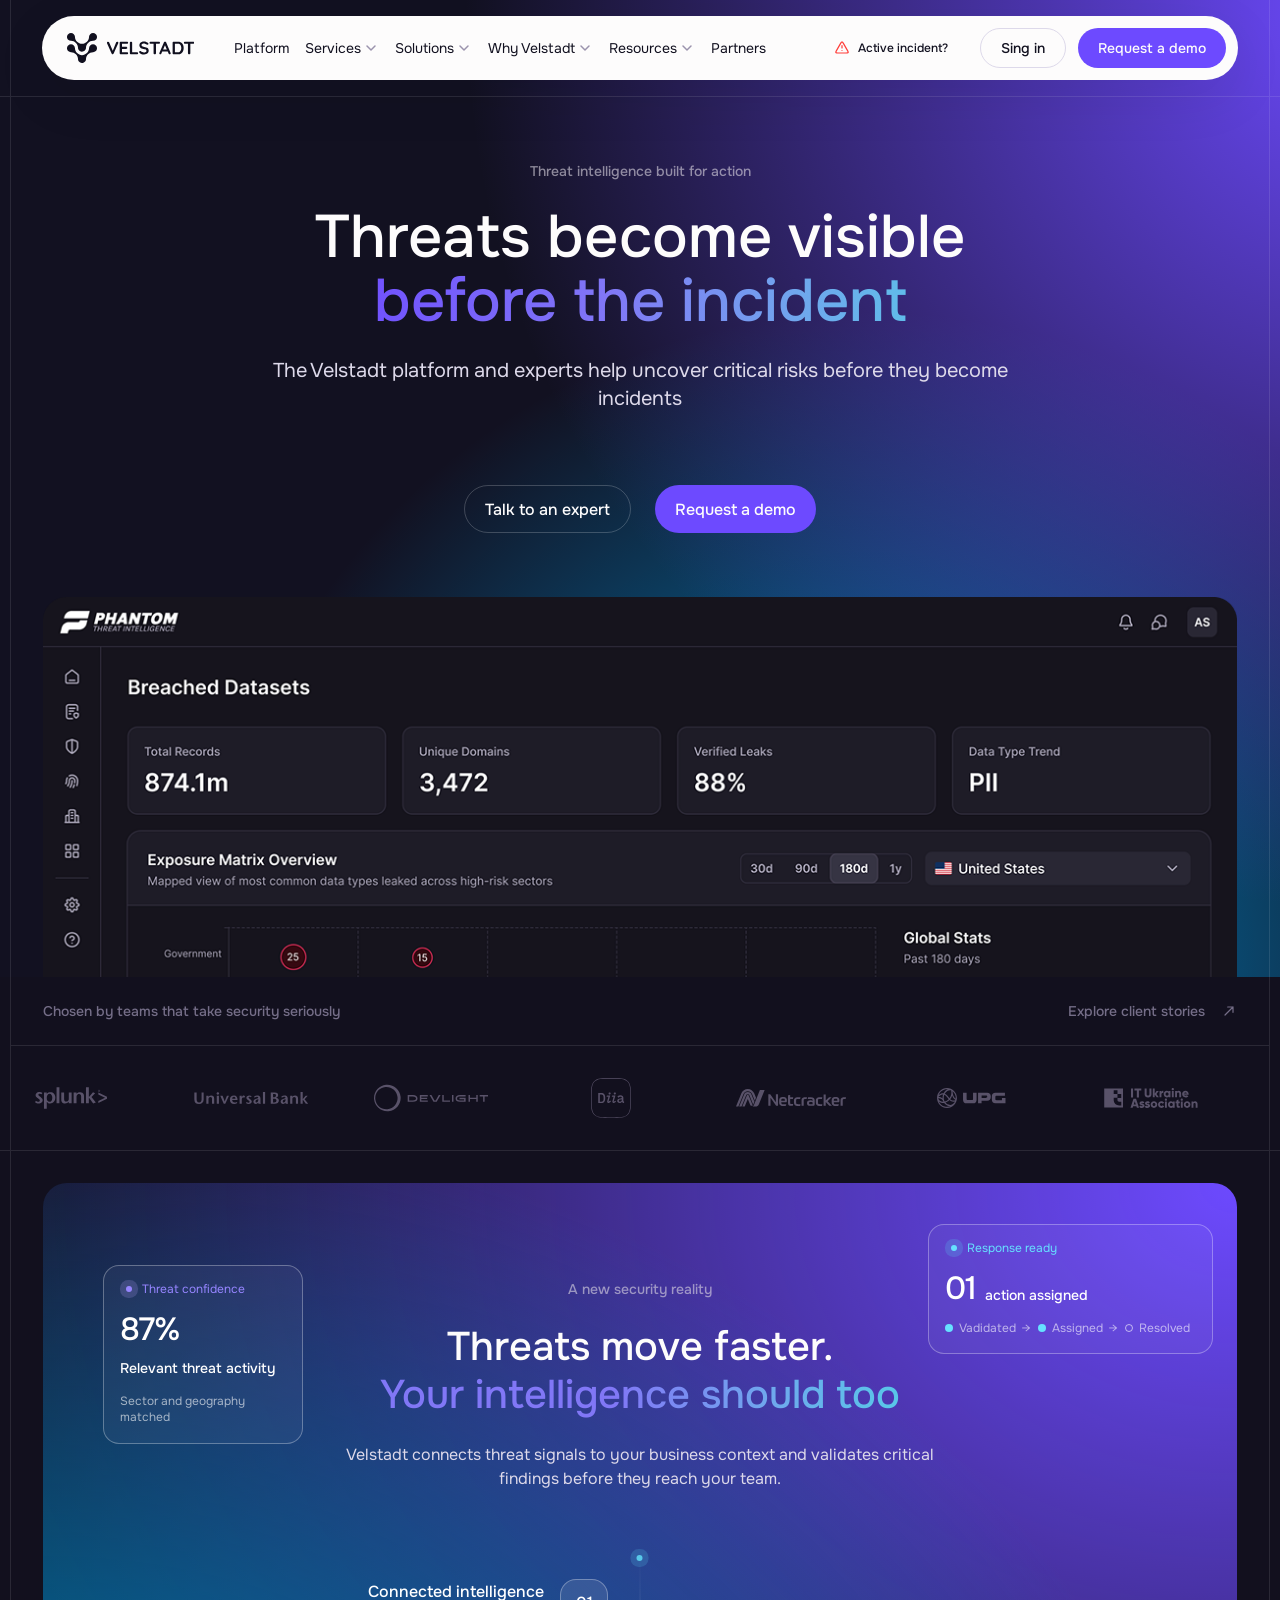
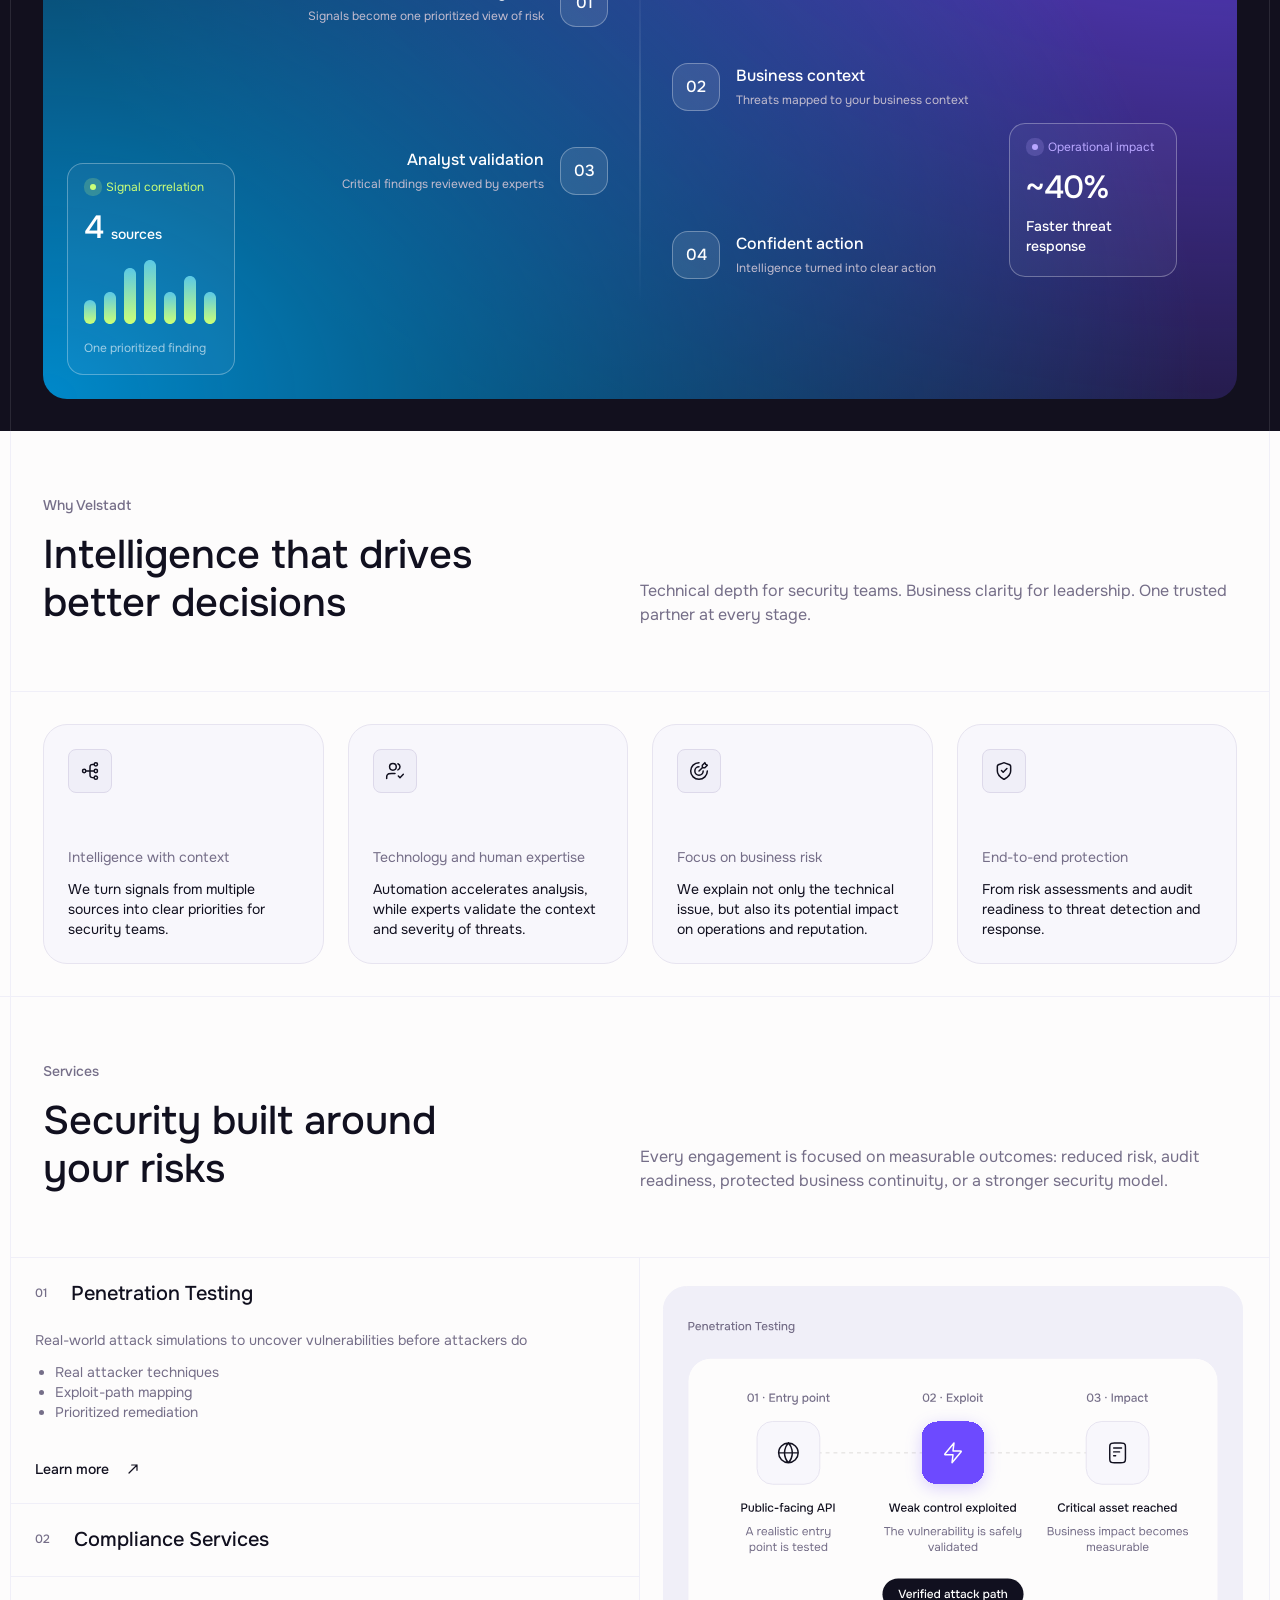
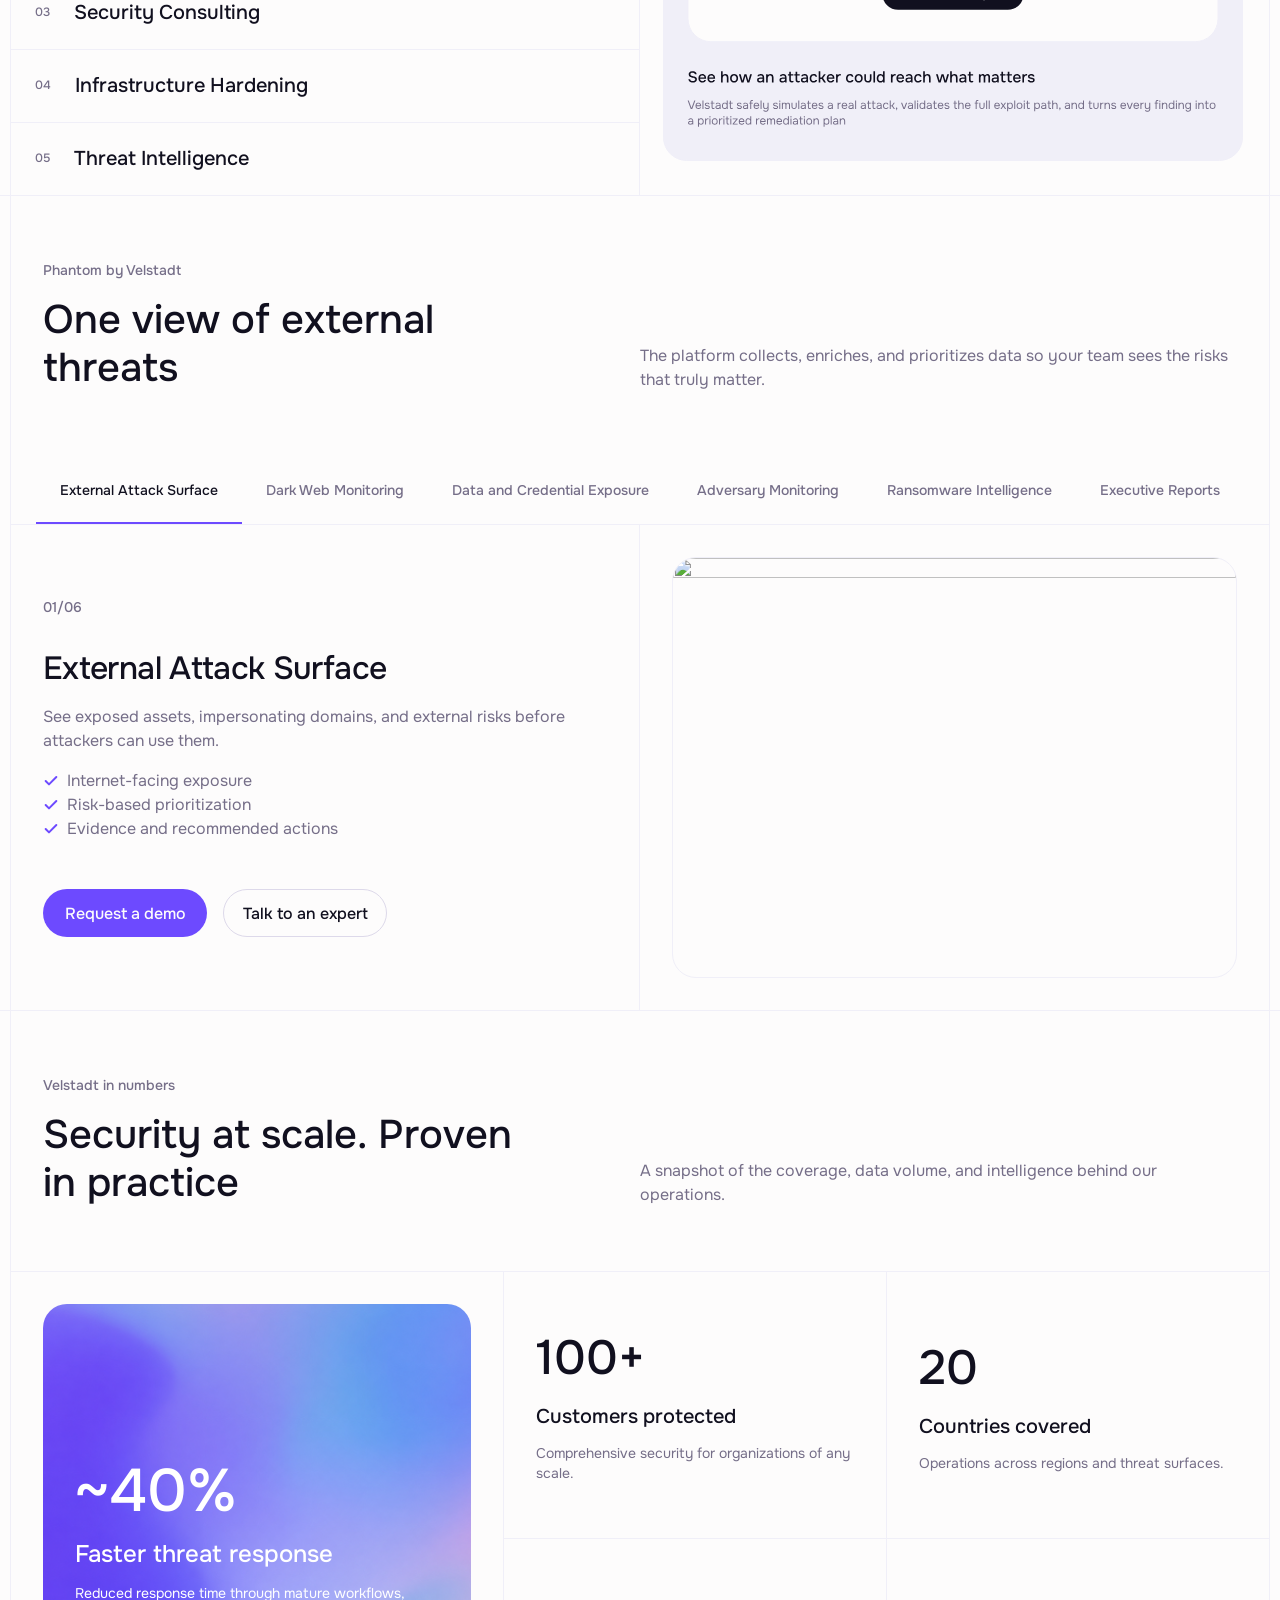
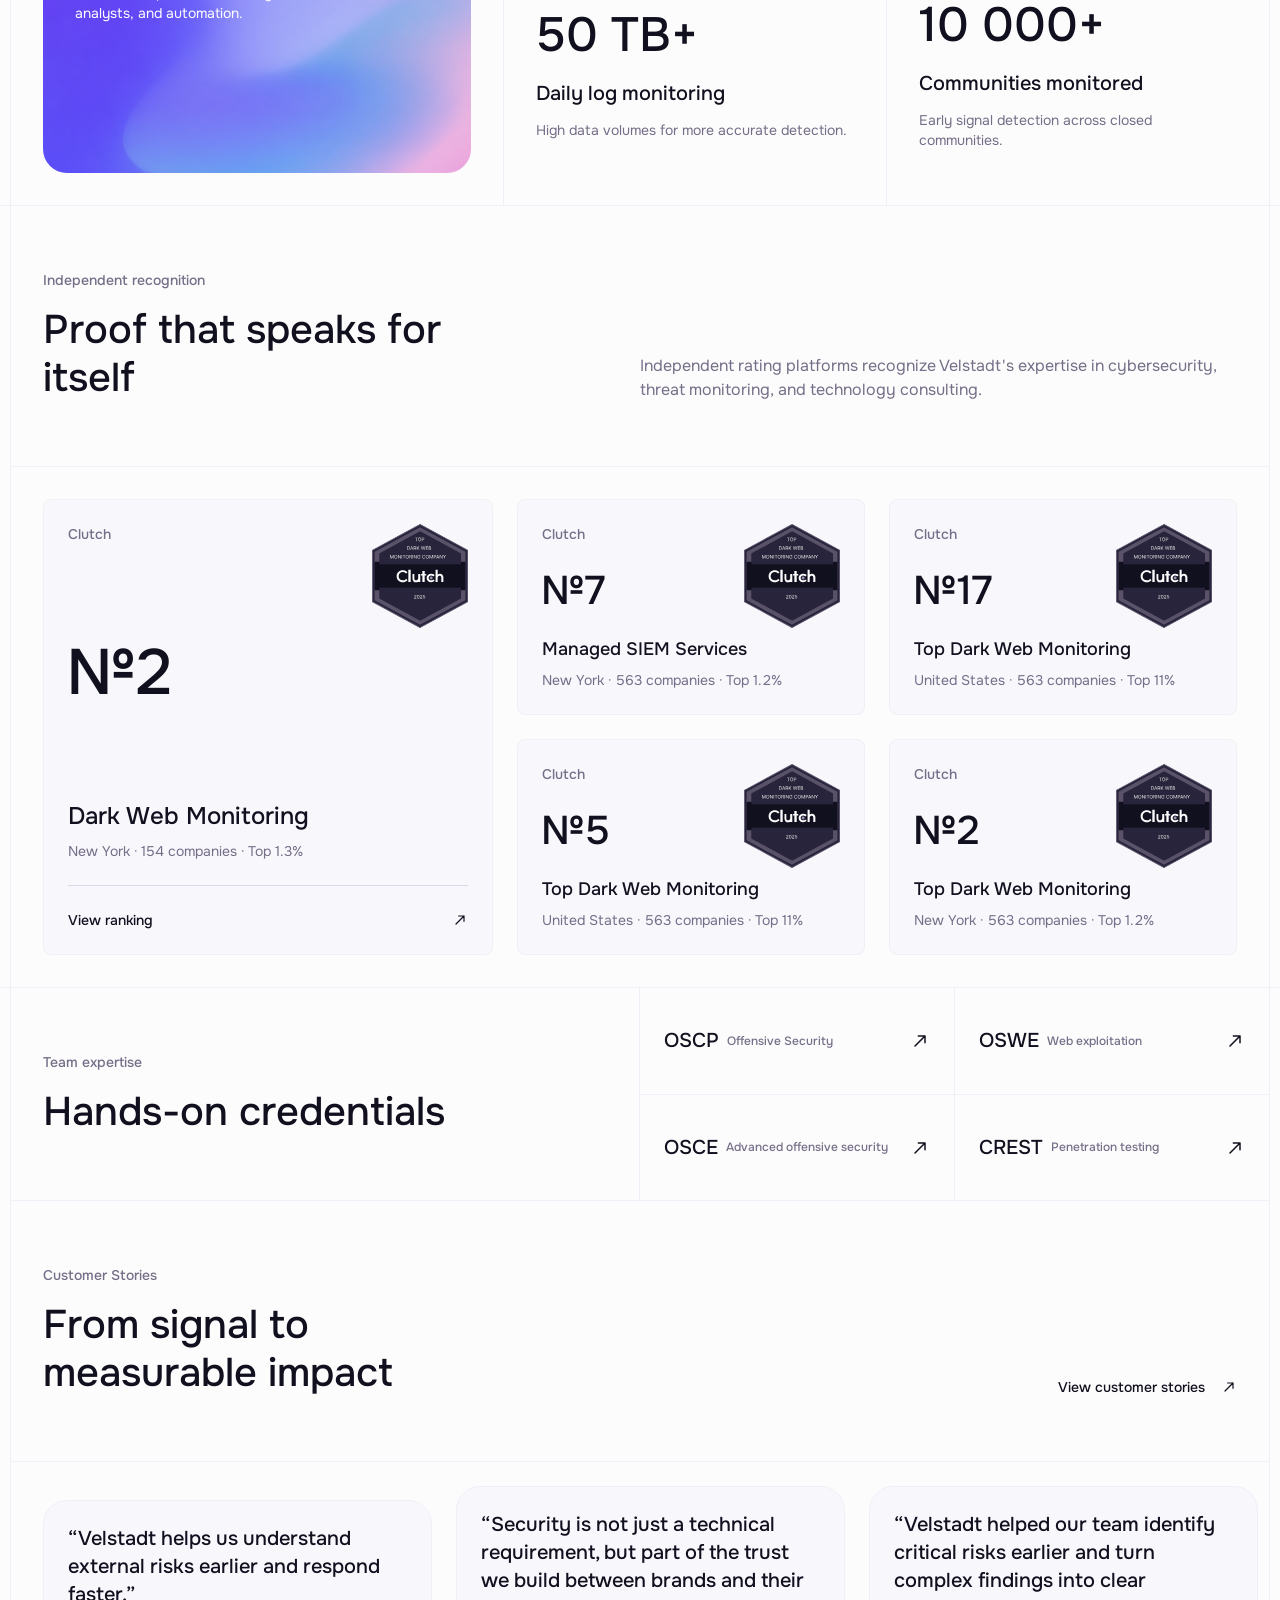
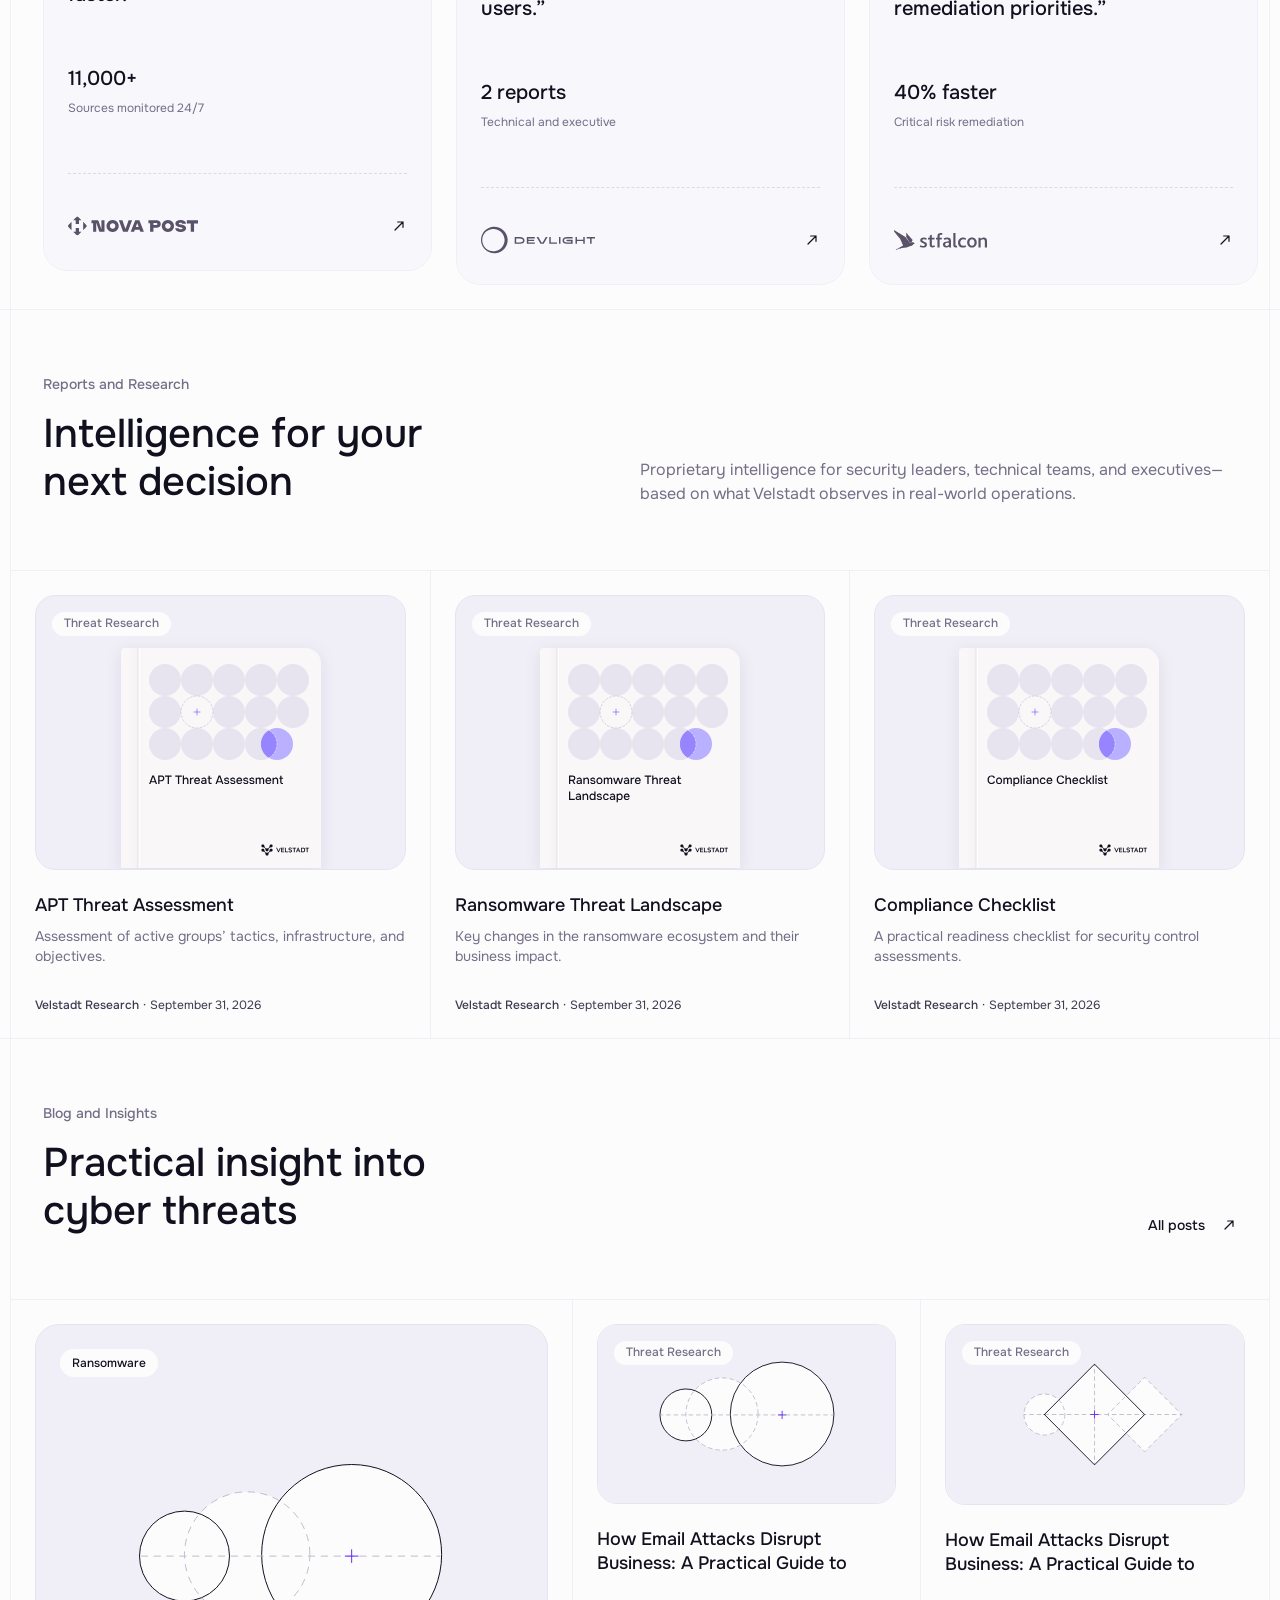
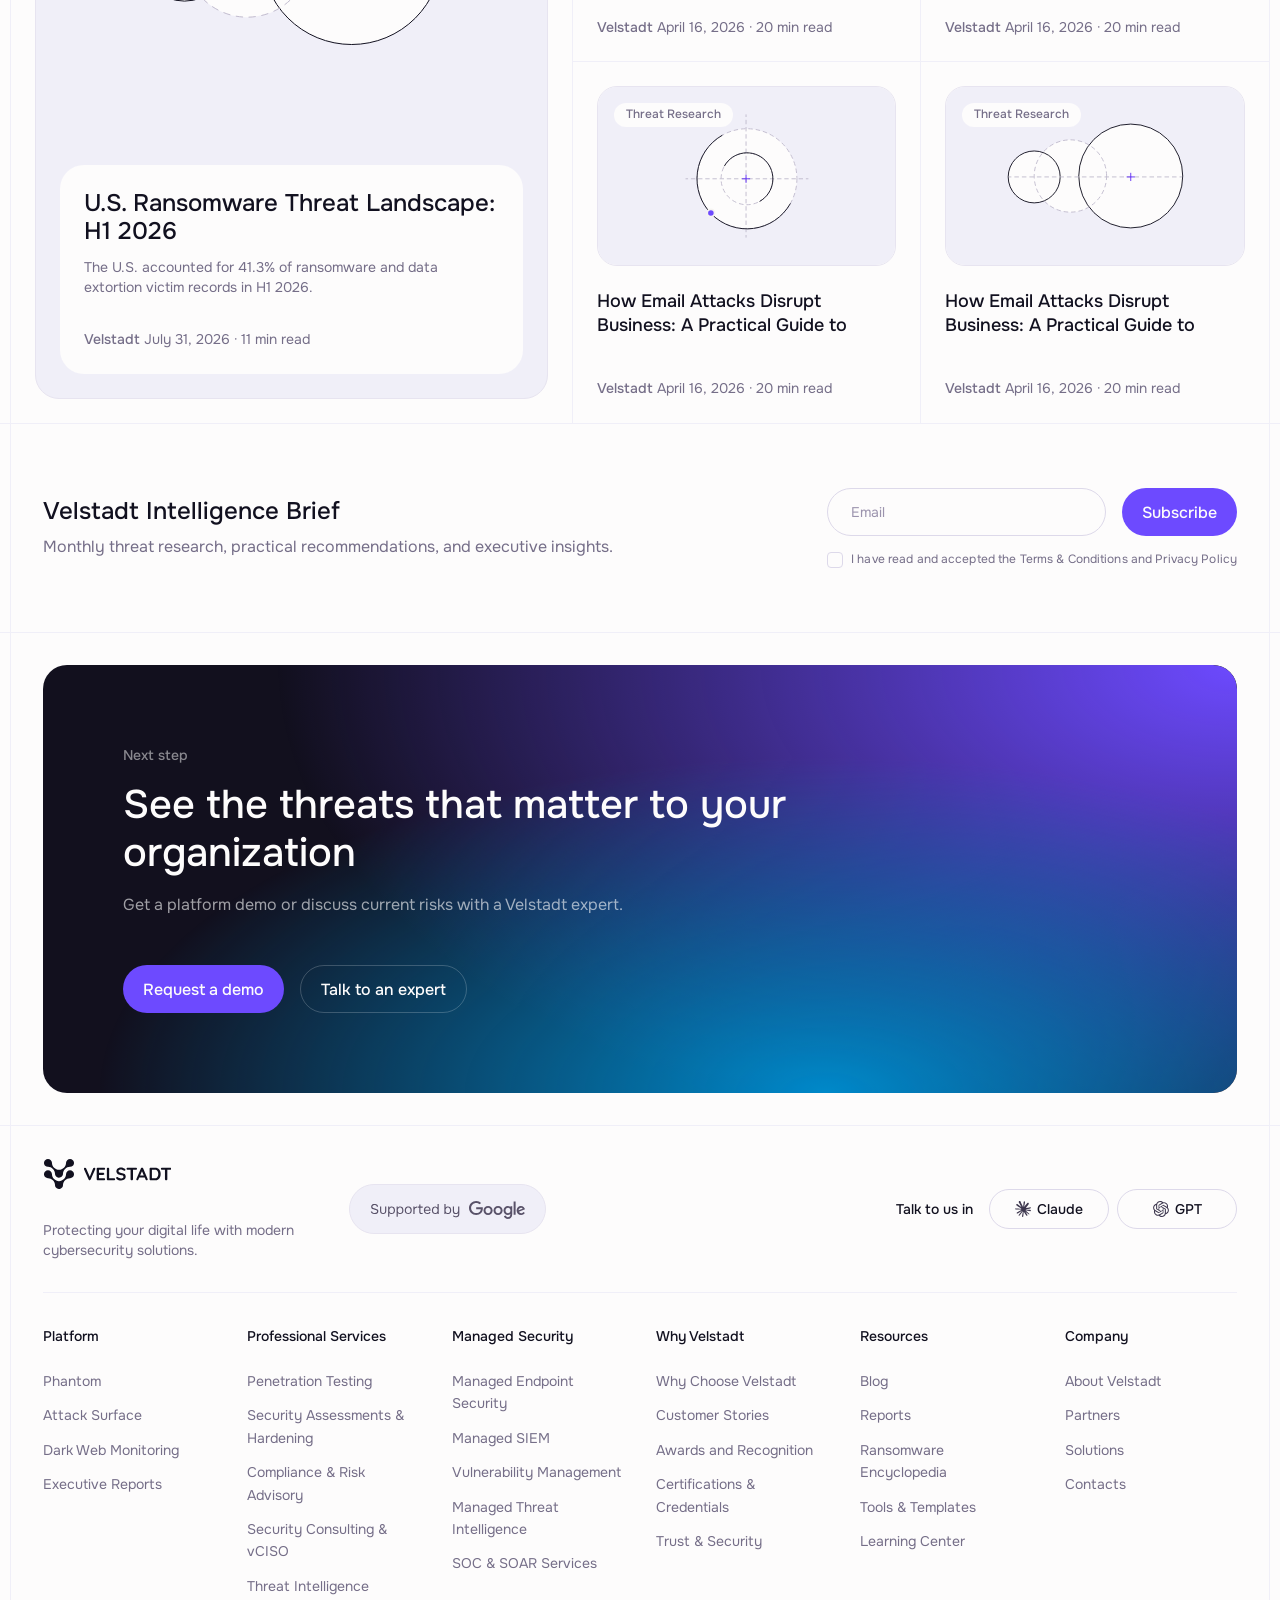
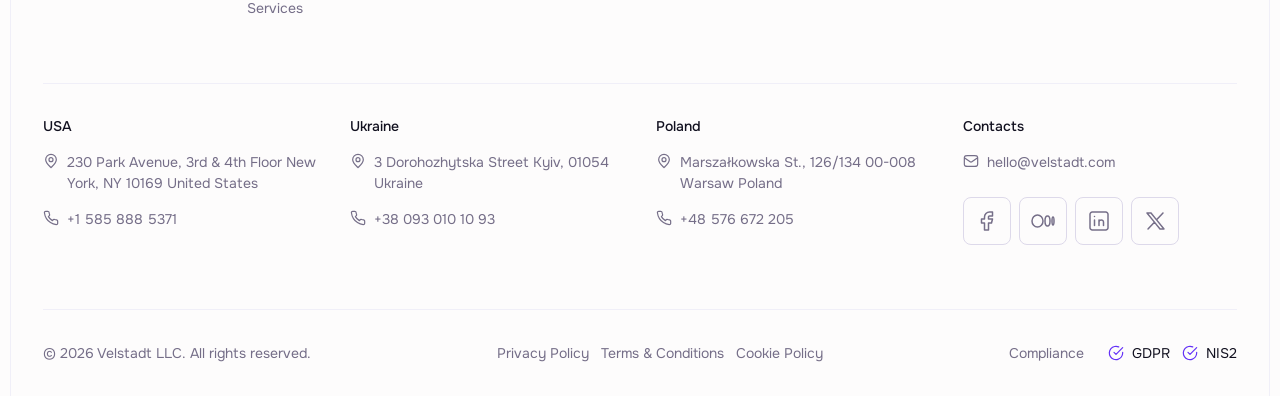
==== markup/index.html @ 7b46666d "first commit" ====
<!DOCTYPE html>
<html lang="en">
<head>
    <meta charset="UTF-8">
    <meta name="viewport" content="width=device-width, initial-scale=1.0">
    <title>Document</title>

    <link rel="stylesheet" href="libs/swiper/swiper.min.css">
    <link rel="stylesheet" href="css/styles.css">
</head>
<body>

    <header class="header">
        <div class="container header__container">
            <div class="header__menu">
                <a href="#" class="header__logo">
                    <img src="images/logo.svg" alt="logo">
                </a>
                <div class="header__nav-wrap">
                    <div class="header__nav-top"></div>
                    <nav class="header__nav">
                        <ul>
                            <li><a href="#" class="header__nav-link">Platform</a></li>
                            <li class="dropdown">
                                <a href="#" class="header__nav-link">
                                    <span>Services</span>
                                    <button class="dropdown__btn"></button>
                                </a>
                                <div class="dropdown__list-wrap">
                                    <div class="dropdown__list">
                                        <div class="award__card">
                                            <img src="images/award-badge.svg" alt="" class="award__card-img">
                                            <span class="award__card-name">Clutch</span>
                                            <span class="award__card-number">#7</span>
                                            <div class="award__card-footer">
                                                <div class="award__card-info">
            
                                                    <span class="award__card-title">Top Managed SIEM Services Company</span>
                                                    <span class="award__card-details">New York · 2025 · Top 1.2%</span>
                                                </div>
                                                <a href="#" class="link--arrow award__card-link">View ranking</a>
                                            </div>
                                        </div>
        
                                        <div class="dropdown__nav">

                                            <div class="dropdown__nav-item">
                                                <span class="dropdown__nav-title">Professional Services</span>
                                                <ul>
                                                    <li>
                                                        <a href="#" class="dropdown__link link--arrow arrow--center">
                                                            <span class="dropdown__link-title">Penetration Testing</span>
                                                        </a>
                                                    </li>
                                                    <li>
                                                        <a href="#" class="dropdown__link link--arrow arrow--center">
                                                            <span class="dropdown__link-title">Security Assessments & Hardening</span>
                                                        </a>
                                                    </li>
                                                    <li>
                                                        <a href="#" class="dropdown__link link--arrow arrow--center">
                                                            <span class="dropdown__link-title">Compliance & Risk Advisory</span>
                                                        </a>
                                                    </li>
                                                    <li>
                                                        <a href="#" class="dropdown__link link--arrow arrow--center">
                                                            <span class="dropdown__link-title">Security Consulting & vCISO</span>
                                                        </a>
                                                    </li>
                                                    <li>
                                                        <a href="#" class="dropdown__link link--arrow arrow--center">
                                                            <span class="dropdown__link-title">Threat Intelligence Services</span>
                                                        </a>
                                                    </li>
                                                    <li>
                                                        <a href="#" class="dropdown__link link--arrow arrow--center">
                                                            <span class="dropdown__link-title">Incident Response & Readiness</span>
                                                        </a>
                                                    </li>
                                                    <li>
                                                        <a href="#" class="dropdown__link link--arrow arrow--center">
                                                            <span class="dropdown__link-title">AI Security Assessments</span>
                                                        </a>
                                                    </li>
                                                </ul>
                                            </div>
                                            
                                            <div class="dropdown__nav-item">
                                                <span class="dropdown__nav-title">Managed Security Services</span>
                                                <ul>
                                                    <li>
                                                        <a href="#" class="dropdown__link link--arrow arrow--center">
                                                            <span class="dropdown__link-title">Managed Endpoint Security</span>
                                                        </a>
                                                    </li>
                                                    <li>
                                                        <a href="#" class="dropdown__link link--arrow arrow--center">
                                                            <span class="dropdown__link-title">Managed SIEM</span>
                                                        </a>
                                                    </li>
                                                    <li>
                                                        <a href="#" class="dropdown__link link--arrow arrow--center">
                                                            <span class="dropdown__link-title">Managed Vulnerability Management</span>
                                                        </a>
                                                    </li>
                                                    <li>
                                                        <a href="#" class="dropdown__link link--arrow arrow--center">
                                                            <span class="dropdown__link-title">Managed Threat Intelligence</span>
                                                        </a>
                                                    </li>
                                                    <li>
                                                        <a href="#" class="dropdown__link link--arrow arrow--center">
                                                            <span class="dropdown__link-title">External Attack Surface Monitoring</span>
                                                        </a>
                                                    </li>
                                                    <li>
                                                        <a href="#" class="dropdown__link link--arrow arrow--center">
                                                            <span class="dropdown__link-title">Security Automation & SOAR Services</span>
                                                        </a>
                                                    </li>
                                                    <li>
                                                        <a href="#" class="dropdown__link link--arrow arrow--center">
                                                            <span class="dropdown__link-title">SOC as a Service / Co-managed SOC</span>
                                                        </a>
                                                    </li>
                                                </ul>
                                            </div>
                                        </div>
                                    </div>
                                </div>
                            </li>
                            <li class="dropdown">
                                <a href="#" class="header__nav-link">
                                    <span>Solutions</span>
                                    <button class="dropdown__btn"></button>
                                </a>
                                <div class="dropdown__list-wrap">
                                    <div class="dropdown__list">

                                        <div class="dropdown__tabs">
                                            <div class="dropdown__tabs-list">
                                                <span class="dropdown__tabs-title">Solutions</span>
                                                <ul>
                                                    <li><button class="dropdown__link active">
                                                        <span class="dropdown__link-title">For Industries</span></button>
                                                    </li>
                                                    <li><button class="dropdown__link">
                                                        <span class="dropdown__link-title">For Roles</span></button>
                                                    </li>
                                                </ul>
                                            </div>

                                            <div class="award__card">
                                                <img src="images/awards/g2-high-performer-2026-badge.svg" alt="g2">
                                                <div class="award__card-description">
                                                    <span class="award__card-title">High Performer</span>
                                                    <span class="award__card-subtitle">G2 · 2026</span>
                                                </div>
                                            </div>
                                        </div>

                                        <div class="dropdown__nav active">
                                            <div class="dropdown__nav-item">
                                                <span class="dropdown__nav-title">Explore Velstadt</span>
                                                <ul>
                                                    <li>
                                                        <a href="#" class="dropdown__link link--arrow arrow--center">
                                                            <span class="dropdown__link-title">SaaS & Technology</span>
                                                            <span class="dropdown__link-description">Protect products, cloud infrastructure, and customer data.</span>
                                                        </a>
                                                    </li>
                                                    <li>
                                                        <a href="#" class="dropdown__link link--arrow arrow--center">
                                                            <span class="dropdown__link-title">Retail & E-commerce</span>
                                                            <span class="dropdown__link-description">Secure payments, identities, and customer journeys.</span>
                                                        </a>
                                                    </li>
                                                    <li>
                                                        <a href="#" class="dropdown__link link--arrow arrow--center">
                                                            <span class="dropdown__link-title">Financial Services & Fintech</span>
                                                            <span class="dropdown__link-description">Address fraud, regulation, and third-party risk.</span>
                                                        </a>
                                                    </li>
                                                    <li>
                                                        <a href="#" class="dropdown__link link--arrow arrow--center">
                                                            <span class="dropdown__link-title">Government & Public Sector</span>
                                                            <span class="dropdown__link-description">Strengthen public services, controls, and resilience.</span>
                                                        </a>
                                                    </li>
                                                    <li>
                                                        <a href="#" class="dropdown__link link--arrow arrow--center">
                                                            <span class="dropdown__link-title">Healthcare</span>
                                                            <span class="dropdown__link-description">Secure patient data, clinical systems, and suppliers.</span>
                                                        </a>
                                                    </li>
                                                    <li>
                                                        <a href="#" class="dropdown__link link--arrow arrow--center">
                                                            <span class="dropdown__link-title">Defense & Military Technology</span>
                                                            <span class="dropdown__link-description">Protect sensitive technology and mission-critical environments.</span>
                                                        </a>
                                                    </li>
                                                    <li>
                                                        <a href="#" class="dropdown__link link--arrow arrow--center">
                                                            <span class="dropdown__link-title">Transportation and Logistics</span>
                                                            <span class="dropdown__link-description">Protect distributed operations and digital supply chains.</span>
                                                        </a>
                                                    </li>
                                                </ul>
                                            </div>
                                        </div>
        
                                        <div class="dropdown__nav">
                                            <div class="dropdown__nav-item">
                                                <span class="dropdown__nav-title">Explore Velstadt</span>
                                                <ul>
                                                    <li>
                                                        <a href="#" class="dropdown__link link--arrow arrow--center">
                                                            <span class="dropdown__link-title">For CISOs & Security Leaders</span>
                                                            <span class="dropdown__link-description">Prioritize risk and build an executable security roadmap.</span>
                                                        </a>
                                                    </li>
                                                    <li>
                                                        <a href="#" class="dropdown__link link--arrow arrow--center">
                                                            <span class="dropdown__link-title">For CEOs & Business Owners</span>
                                                            <span class="dropdown__link-description">Understand material risk and investment priorities.</span>
                                                        </a>
                                                    </li>
                                                    <li>
                                                        <a href="#" class="dropdown__link link--arrow arrow--center">
                                                            <span class="dropdown__link-title">For CTOs & Engineering Leaders</span>
                                                            <span class="dropdown__link-description">Embed security without slowing product and cloud delivery.</span>
                                                        </a>
                                                    </li>
                                                    <li>
                                                        <a href="#" class="dropdown__link link--arrow arrow--center">
                                                            <span class="dropdown__link-title">For Compliance & Risk Teams</span>
                                                            <span class="dropdown__link-description">Connect requirements with controls and technical evidence.</span>
                                                        </a>
                                                    </li>
                                                    <li>
                                                        <a href="#" class="dropdown__link link--arrow arrow--center">
                                                            <span class="dropdown__link-title">For SOC & Threat Intelligence Teams</span>
                                                            <span class="dropdown__link-description">Turn external signals into investigations and response priorities.</span>
                                                        </a>
                                                    </li>
                                                </ul>
                                            </div>
                                        </div>
    
                                    </div>
                                </div>
                            </li>
                            <li class="dropdown">
                                <a href="#" class="header__nav-link">
                                    <span>Why Velstadt</span>
                                    <button class="dropdown__btn"></button>
                                </a>
                                <div class="dropdown__list-wrap">
                                    <div class="dropdown__list">
                                        <a href="#" class="customer__card">
                                            <p class="customer__card-quote">“Velstadt helps us understand external risks earlier and respond faster.”</p>
                                            <div class="customer__card-info">
                                                <span class="customer__card-issue">11,000+</span>
                                                <span class="customer__card-service">Sources monitored 24/7</span>
                                            </div>
                                            <div class="customer__card-footer">
                                                <span class="link--arrow">
                                                    <img src="images/partners/Nova-post.svg" alt="" class="customer__card-logo">
                                                </span>
                                            </div>
                                        </a>
        
                                        <div class="dropdown__nav">
                                            <div class="dropdown__nav-item">
                                                <span class="dropdown__nav-title">Why Velstadt</span>
                                                <ul>
                                                    <li>
                                                        <a href="#" class="dropdown__link link--arrow arrow--center">
                                                            <span class="dropdown__link-title">Why Choose Velstadt</span>
                                                            <span class="dropdown__link-description">See what makes our security expertise, technology, and delivery approach different.</span>
                                                        </a>
                                                    </li>
                                                    <li>
                                                        <a href="#" class="dropdown__link link--arrow arrow--center">
                                                            <span class="dropdown__link-title">Customer Stories</span>
                                                            <span class="dropdown__link-description">Explore how organizations solve real security challenges with Velstadt.</span>
                                                        </a>
                                                    </li>
                                                    <li>
                                                        <a href="#" class="dropdown__link link--arrow arrow--center">
                                                            <span class="dropdown__link-title">Compare</span>
                                                            <span class="dropdown__link-description">Compare Velstadt with other cybersecurity solutions and delivery models.</span>
                                                        </a>
                                                    </li>
                                                </ul>
                                            </div>
                                            <div class="dropdown__nav-item">
                                                <span class="dropdown__nav-title">Proof & Trust</span>
                                                <ul>
                                                    <li>
                                                        <a href="#" class="dropdown__link link--arrow arrow--center">
                                                            <span class="dropdown__link-title">Industry Expertise</span>
                                                            <span class="dropdown__link-description">Explore our experience across regulated and security-critical industries.</span>
                                                        </a>
                                                    </li>
                                                    <li>
                                                        <a href="#" class="dropdown__link link--arrow arrow--center">
                                                            <span class="dropdown__link-title">Awards & Recognition</span>
                                                            <span class="dropdown__link-description">View independent awards and rankings recognizing our expertise.</span>
                                                        </a>
                                                    </li>
                                                    <li>
                                                        <a href="#" class="dropdown__link link--arrow arrow--center">
                                                            <span class="dropdown__link-title">Certifications & Credentials</span>
                                                            <span class="dropdown__link-description">Review the professional and company credentials behind our work.</span>
                                                        </a>
                                                    </li>
                                                    <li>
                                                        <a href="#" class="dropdown__link link--arrow arrow--center">
                                                            <span class="dropdown__link-title">Trust & Security</span>
                                                            <span class="dropdown__link-description">Learn how Velstadt protects data, manages risk, and supports compliance.</span>
                                                        </a>
                                                    </li>
                                                </ul>
                                            </div>
                                        </div>
                                    </div>
                                </div>
                            </li>
                            <li class="dropdown">
                                <a href="#" class="header__nav-link">
                                    <span>Resources</span>
                                    <button class="dropdown__btn"></button>
                                </a>
                                <div class="dropdown__list-wrap">
                                    <div class="dropdown__list">
                                        <div class="award__card">
                                            <img src="images/awards/clutch-top-dark-web-2025-badge.svg" alt="" class="award__card-img">
                                            <span class="award__card-name">Clutch</span>
                                            <span class="award__card-number">#2</span>
                                            <div class="award__card-footer">
                                                <div class="award__card-info">
            
                                                    <span class="award__card-title">Dark Web Monitoring</span>
                                                    <span class="award__card-details">New York · 2025 · Top 1.3%</span>
                                                </div>
                                                <a href="#" class="link--arrow award__card-link">View ranking</a>
                                            </div>
                                        </div>
        
                                        <div class="dropdown__nav">
                                            <div class="dropdown__nav-item">
                                                <span class="dropdown__nav-title">Resources</span>
                                                <ul>
                                                    <li>
                                                        <a href="#" class="dropdown__link link--arrow arrow--center">
                                                            <span class="dropdown__link-title">Blog</span>
                                                            <span class="dropdown__link-description">Insights and perspectives from Velstadt experts</span>
                                                        </a>
                                                    </li>
                                                    <li>
                                                        <a href="#" class="dropdown__link link--arrow arrow--center">
                                                            <span class="dropdown__link-title">Ransomware Encyclopedia</span>
                                                            <span class="dropdown__link-description">Profiles of ransomware groups, tactics, and business impact.</span>
                                                        </a>
                                                    </li>
                                                    <li>
                                                        <a href="#" class="dropdown__link link--arrow arrow--center">
                                                            <span class="dropdown__link-title">Tools & Templates</span>
                                                            <span class="dropdown__link-description">Practical resources for security planning and operations.</span>
                                                        </a>
                                                    </li>
                                                    <li>
                                                        <a href="#" class="dropdown__link link--arrow arrow--center">
                                                            <span class="dropdown__link-title">Reports</span>
                                                            <span class="dropdown__link-description">Research and guidance for security decisions</span>
                                                        </a>
                                                    </li>
                                                    <li>
                                                        <a href="#" class="dropdown__link link--arrow arrow--center">
                                                            <span class="dropdown__link-title">Case Studies</span>
                                                            <span class="dropdown__link-description">Real-world examples of security challenges and outcomes.</span>
                                                        </a>
                                                    </li>
                                                    <li>
                                                        <a href="#" class="dropdown__link link--arrow arrow--center">
                                                            <span class="dropdown__link-title">Cybersecurity Learning Center</span>
                                                            <span class="dropdown__link-description">Clear explanations of essential cybersecurity topics.</span>
                                                        </a>
                                                    </li>
                                                </ul>
                                            </div>
                                        </div>
                                    </div>
                                </div>
                            </li>
                            <li><a href="#" class="header__nav-link">Partners</a></li>
                        </ul>
                    </nav>
                    <div class="header__nav-footer">
                        <a href="#" class="header__link header__link-mobile icon icon--alert">Active incident?</a>
                        <div class="header__buttons header__buttons--mobile">
                            <a href="#" class="btn">Sing in</a>
                            <a href="#" class="btn btn--primary">Request a demo</a>
                        </div>
                    </div>
                </div>
                <a href="#" class="header__link header__link-desktop icon icon--alert">Active incident?</a>
                <div class="header__buttons header__buttons--desktop">
                    <a href="#" class="btn">Sing in</a>
                    <a href="#" class="btn btn--primary">Request a demo</a>
                </div>
                <button class="header__mobile-btn">
                    <span></span>
                    <span></span>
                    <span></span>
                </button>
            </div>
        </div>
    </header>
    
    <section class="section hero">
        <div class="header__duplicate">
            <div class="container header__duplicate-container section__lines section__lines-white"></div>
        </div>
        <div class="container hero__container section__lines section__lines-white">

            <div class="hero__content">
                <h3 class="h3 hero__subtitle">Threat intelligence built for action</h3>
                <h1 class="h1 hero__title">Threats become visible <span>before the incident</span></h1>
                <h2 class="h2 hero__description">The Velstadt platform and experts help uncover critical risks before they become incidents</h2>
                <div class="hero__buttons">
                    <a href="#" class="btn btn--lg btn--transparent">Talk to an expert</a>
                    <a href="#" class="btn btn--lg btn--primary">Request a demo</a>
                </div>
            </div>

            <img src="images/stories-book.png" alt="" class="hero__img">
        </div>

    </section>

    <section class="section partners">
        <div class="container partners__container section__lines section__lines-white">
            <div class="partners__header">
                <p>Chosen by teams that take security seriously</p>
                <a href="#" class="link--arrow">Explore client stories</a>
            </div>
            <div class="partners__slider">
                <div class="partners__swiper swiper">
                    <div class="swiper-wrapper">
                        <div class="swiper-slide">
                            <img src="images/partners/Nova-post.svg" alt="">
                        </div>
                        <div class="swiper-slide">
                            <img src="images/partners/Splunk.svg" alt="">
                        </div>
                        <div class="swiper-slide">
                            <img src="images/partners/Universal Bank.svg" alt="">
                        </div>
                        <div class="swiper-slide">
                            <img src="images/partners/Devlight.svg" alt="">
                        </div>
                        <div class="swiper-slide">
                            <img src="images/partners/Diia.svg" alt="">
                        </div>
                        <div class="swiper-slide">
                            <img src="images/partners/Netcracker.svg" alt="">
                        </div>
                        <div class="swiper-slide">
                            <img src="images/partners/UPG.svg" alt="">
                        </div>
                        <div class="swiper-slide">
                            <img src="images/partners/IT-Ukraine-Association.svg" alt="">
                        </div>
                        <div class="swiper-slide">
                            <img src="images/partners/ING.svg" alt="">
                        </div>
                        <div class="swiper-slide">
                            <img src="images/partners/Stfalcon.svg" alt="">
                        </div>
                        <div class="swiper-slide">
                            <img src="images/partners/NP-Shopping.svg" alt="">
                        </div>
                        <div class="swiper-slide">
                            <img src="images/partners/Snt.svg" alt="">
                        </div>
                        <div class="swiper-slide">
                            <img src="images/partners/UGB.svg" alt="">
                        </div>
                        <div class="swiper-slide">
                            <img src="images/partners/LemonOne.svg" alt="">
                        </div>
                        <div class="swiper-slide">
                            <img src="images/partners/IITD.svg" alt="">
                        </div>
                    </div>
                </div>
            </div>
        </div>
    </section>

    <section class="section security">
        <div class="container security__container section__lines section__lines-white">
            <div class="security__content">
                <div class="security__header">
                    <h3 class="h3 section__subtitle">A new security reality</h3>
                    <h2 class="h2 section__title">Threats move faster.<br><span>Your intelligence should too</span></h2>
                    <p>Velstadt connects threat signals to your business context and validates critical findings before they reach your team.</p>
                </div>
                <div class="security__steps">
                    <div class="security__steps-item">
                        <div class="security__steps-content">
                            <div class="security__steps-text">
                                <h3 class="h3 security__steps-title">Connected intelligence</h3>
                                <span class="security__steps-description">Signals become one prioritized view of risk</span>
                            </div>
                            <span class="security__steps-number">01</span>
                        </div>
                    </div>
                    <div class="security__steps-item">
                        <div class="security__steps-content">
                            <div class="security__steps-text">
                                <h3 class="h3 security__steps-title">Business context</h3>
                                <span class="security__steps-description">Threats mapped to your business context</span>
                            </div>
                            <span class="security__steps-number">02</span>
                        </div>
                    </div>
                    <div class="security__steps-item">
                        <div class="security__steps-content">
                            <div class="security__steps-text">
                                <h3 class="h3 security__steps-title">Analyst validation</h3>
                                <span class="security__steps-description">Critical findings reviewed by experts</span>
                            </div>
                            <span class="security__steps-number">03</span>
                        </div>
                    </div>
                    <div class="security__steps-item">
                        <div class="security__steps-content">
                            <div class="security__steps-text">
                                <h3 class="h3 security__steps-title">Confident action</h3>
                                <span class="security__steps-description">Intelligence turned into clear action</span>
                            </div>
                            <span class="security__steps-number">04</span>
                        </div>
                    </div>
                    <div class="security__steps-line">
                        <span class="security__steps-dot"></span>
                    </div>
                </div>
                <div class="security__cards">
                    <div class="security__card security__card-1">
                        <span class="security__card-label label-primary">Threat confidence</span>
                        <div class="security__card-content">
                            <h3 class="h3 security__card-title">87%</h3>
                            <span class="security__card-subtitle">Relevant threat activity</span>
                        </div>
                        <div class="security__card-footer">
                            <p>Sector and geography matched</p>
                        </div>
                    </div>
                    <div class="security__card security__card-2">
                        <span class="security__card-label label-blue">Response ready</span>
                        <div class="security__card-content">
                            <h3 class="h3 security__card-title">01</h3>
                            <span class="security__card-subtitle">action assigned</span>
                        </div>
                        <div class="security__card-footer">
                            <ul>
                                <li>Vadidated</li>
                                <li>Assigned</li>
                                <li>Resolved</li>
                            </ul>
                        </div>
                    </div>
                    <div class="security__card security__card-3">
                        <span class="security__card-label label-green">Signal correlation</span>
                        <div class="security__card-content">
                            <h3 class="h3 security__card-title">4</h3>
                            <span class="security__card-subtitle">sources</span>
                        </div>
                        <div class="security__card-footer">
                            <img src="images/chart.svg" alt="">
                            <p>One prioritized finding</p>
                        </div>
                    </div>
                    <div class="security__card security__card-3">
                        <span class="security__card-label label-purple">Operational impact</span>
                        <div class="security__card-content">
                            <h3 class="h3 security__card-title">~40%</h3>
                            <span class="security__card-subtitle">Faster threat response</span>
                        </div>
                    </div>
                </div>
            </div>
        </div>
    </section>

    <section class="section about">
        <div class="section__header">
            <div class="container section__header-container section__lines">
                <div class="section__header-left">
                    <h3 class="h3 section__subtitle">Why Velstadt</h3>
                    <h2 class="h2 section__title">Intelligence that drives better decisions</h2>
                </div>
                <div class="section__header-right">
                    <p>Technical depth for security teams. Business clarity for leadership. One trusted partner at every stage.</p>
                </div>
            </div>
        </div>
        <div class="container about__container section__lines">
            <div class="about__card">
                <span class="about__card-icon" style="background-image: url('images/icons/dataflow.svg');"></span>
                <h3 class="h3 about__card-title">Intelligence with context</h3>
                <p class="about__card-description">We turn signals from multiple sources into clear priorities for security teams.</p>
            </div>
            <div class="about__card">
                <span class="about__card-icon" style="background-image: url('images/icons/users-check.svg');"></span>
                <h3 class="h3 about__card-title">Technology and human expertise</h3>
                <p class="about__card-description">Automation accelerates analysis, while experts validate the context and severity of threats.</p>
            </div>
            <div class="about__card">
                <span class="about__card-icon" style="background-image: url('images/icons/target.svg');"></span>
                <h3 class="h3 about__card-title">Focus on business risk</h3>
                <p class="about__card-description">We explain not only the technical issue, but also its potential impact on operations and reputation.</p>
            </div>
            <div class="about__card">
                <span class="about__card-icon" style="background-image: url('images/icons/shield-tick.svg');"></span>
                <h3 class="h3 about__card-title">End-to-end protection</h3>
                <p class="about__card-description">From risk assessments and audit readiness to threat detection and response.</p>
            </div>
        </div>
    </section>

    <section class="section services">
        <div class="section__header">
            <div class="container section__header-container section__lines">
                <div class="section__header-left">
                    <h3 class="h3 section__subtitle">Services</h3>
                    <h2 class="h2 section__title">Security built around your risks</h2>
                </div>
                <div class="section__header-right">
                    <p>Every engagement is focused on measurable outcomes: reduced risk, audit readiness, protected business continuity, or a stronger security model.</p>
                </div>
            </div>
        </div>
        <div class="container services__container section__lines">
            <div class="services__accardion">
                <div class="services__accardion-list">
                    <div class="services__accardion-item active">
                        <div class="services__accardion-header">
                            <span class="services__accardion-number">01</span>
                            <h3 class="h3 services__accardion-title">Penetration Testing</h3>
                        </div>
                        <div class="services__accardion-content-wrapper">
                            <div class="services__accardion-content">
                                <p>Real-world attack simulations to uncover vulnerabilities before attackers do</p>
                                <ul>
                                    <li>Real attacker techniques</li>
                                    <li>Exploit-path mapping</li>
                                    <li>Prioritized remediation</li>
                                </ul>
                                <a href="#" class="link link--arrow">Learn more</a>
                            </div>
                            <img src="images/accardion1.svg" alt="" class="services__accardion-img">
                        </div>
                    </div>
                    <div class="services__accardion-item">
                        <div class="services__accardion-header">
                            <span class="services__accardion-number">02</span>
                            <h3 class="h3 services__accardion-title">Compliance Services</h3>
                        </div>
                        <div class="services__accardion-content-wrapper">
                            <div class="services__accardion-content">
                                <p>Prioritize investment according to real risk.</p>
                                <ul>
                                    <li>Security strategy</li>
                                    <li>Virtual CISO</li>
                                    <li>Threat modeling</li>
                                </ul>
                                <a href="#" class="link link--arrow">Learn more</a>
                            </div>
                            <img src="images/accardion1.svg" alt="" class="services__accardion-img">
                        </div>
                    </div>
                    <div class="services__accardion-item">
                        <div class="services__accardion-header">
                            <span class="services__accardion-number">03</span>
                            <h3 class="h3 services__accardion-title">Security Consulting</h3>
                        </div>
                        <div class="services__accardion-content-wrapper">
                            <div class="services__accardion-content">
                                <p>Prioritize investment according to real risk.</p>
                                <ul>
                                    <li>Security strategy</li>
                                    <li>Virtual CISO</li>
                                    <li>Threat modeling</li>
                                </ul>
                                <a href="#" class="link link--arrow">Learn more</a>
                            </div>
                            <img src="images/accardion1.svg" alt="" class="services__accardion-img">
                    
                        </div>
                    </div>
                    <div class="services__accardion-item">
                        <div class="services__accardion-header">
                            <span class="services__accardion-number">04</span>
                            <h3 class="h3 services__accardion-title">Infrastructure Hardening</h3>
                        </div>
                        <div class="services__accardion-content-wrapper">
                            <div class="services__accardion-content">
                                <p>Prioritize investment according to real risk.</p>
                                <ul>
                                    <li>Security strategy</li>
                                    <li>Virtual CISO</li>
                                    <li>Threat modeling</li>
                                </ul>
                                <a href="#" class="link link--arrow">Learn more</a>
                            </div>
                            <img src="images/accardion1.svg" alt="" class="services__accardion-img">
                        </div>
                    </div>
                    <div class="services__accardion-item">
                        <div class="services__accardion-header">
                            <span class="services__accardion-number">05</span>
                            <h3 class="h3 services__accardion-title">Threat Intelligence</h3>
                        </div>
                        <div class="services__accardion-content-wrapper">
                            <div class="services__accardion-content">
                                <p>Prioritize investment according to real risk.</p>
                                <ul>
                                    <li>Security strategy</li>
                                    <li>Virtual CISO</li>
                                    <li>Threat modeling</li>
                                </ul>
                                <a href="#" class="link link--arrow">Learn more</a>
                            </div>
                            <img src="images/accardion1.svg" alt="" class="services__accardion-img">
                        </div>
                    </div>
                </div>
            </div>
        </div>
    </section>

    <section class="section phantom">
        <div class="section__header">
            <div class="container section__header-container section__lines">
                <div class="section__header-left">
                    <h3 class="h3 section__subtitle">Phantom by Velstadt</h3>
                    <h2 class="h2 section__title">One view of external threats</h2>
                </div>
                <div class="section__header-right">
                    <p>The platform collects, enriches, and prioritizes data so your team sees the risks that truly matter.</p>
                </div>
            </div>
        </div>
        <div class="container phantom__container section__lines">
            <div class="phantom__block">
                <div class="phantom__tabs-wrap">
                    <div class="phantom__tabs">
                        <ul>
                            <li><a href="#" class="active" data-tab="1">External Attack Surface</a></li>
                            <li><a href="#" data-tab="2">Dark Web Monitoring</a></li>
                            <li><a href="#" data-tab="3">Data and Credential Exposure</a></li>
                            <li><a href="#" data-tab="4">Adversary Monitoring</a></li>
                            <li><a href="#" data-tab="5">Ransomware Intelligence</a></li>
                            <li><a href="#" data-tab="6">Executive Reports</a></li>
                            <span class="phantom__tabs-indicator"></span>
                        </ul>
                    </div>
                </div>
                <div class="phantom__content">
                    <div class="phantom__item active" data-tab-content="1">
                        <div class="phantom__item-left">
                            <span class="phantom__item-current">/06</span>
                            <h3 class="h3 phantom__item-title">External Attack Surface</h3>
                            <p>See exposed assets, impersonating domains, and external risks before attackers can use them.</p>
                            <ul>
                                <li>Internet-facing exposure</li>
                                <li>Risk-based prioritization</li>
                                <li>Evidence and recommended actions</li>
                            </ul>
                            <div class="phantom__item-buttons">
                                <a href="#" class="btn btn--lg btn--primary">Request a demo</a>
                                <a href="#" class="btn btn--lg">Talk to an expert</a>
                            </div>
                        </div>
                        <div class="phantom__item-right">
                            <img src="https://placehold.co/600x400" alt="" class="phantom__item-img">
                        </div>
                    </div>
                    <div class="phantom__item" data-tab-content="2">
                        <div class="phantom__item-left">
                            <span class="phantom__item-current">/06</span>
                            <h3 class="h3 phantom__item-title">Dark Web Monitoring</h3>
                            <p>Monitor hidden sources, criminal communities, and marketplaces for activity linked to your organization.</p>
                            <ul>
                                <li>Brand and executive mentions</li>
                                <li>Initial-access activity</li>
                                <li>Analyst-validated alerts</li>
                            </ul>
                            <div class="phantom__item-buttons">
                                <a href="#" class="btn btn--lg btn--primary">Request a demo</a>
                                <a href="#" class="btn btn--lg">Talk to an expert</a>
                            </div>
                        </div>
                        <div class="phantom__item-right">
                            <img src="https://placehold.co/600x400" alt="" class="phantom__item-img">
                        </div>
                    </div>
                    <div class="phantom__item" data-tab-content="3">
                        <div class="phantom__item-left">
                            <span class="phantom__item-current">/06</span>
                            <h3 class="h3 phantom__item-title">Data and Credential Exposure</h3>
                            <p>Detect exposed credentials and sensitive data across stealer logs, leaked datasets, and underground sources.</p>
                            <ul>
                                <li>Credential leak detection</li>
                                <li>Stealer log visibility</li>
                                <li>Validation and remediation</li>
                            </ul>
                            <div class="phantom__item-buttons">
                                <a href="#" class="btn btn--lg btn--primary">Request a demo</a>
                                <a href="#" class="btn btn--lg">Talk to an expert</a>
                            </div>
                        </div>
                        <div class="phantom__item-right">
                            <img src="https://placehold.co/600x400" alt="" class="phantom__item-img">
                        </div>
                    </div>
                    <div class="phantom__item" data-tab-content="4">
                        <div class="phantom__item-left">
                            <span class="phantom__item-current">/06</span>
                            <h3 class="h3 phantom__item-title">Adversary Monitoring</h3>
                            <p>Track actors, campaigns, and vulnerabilities relevant to your sector, geography, and technology stack.</p>
                            <ul>
                                <li>Actor and campaign profiles</li>
                                <li>IoC and CVE context</li>
                                <li>Sector-specific intelligence</li>
                            </ul>
                            <div class="phantom__item-buttons">
                                <a href="#" class="btn btn--lg btn--primary">Request a demo</a>
                                <a href="#" class="btn btn--lg">Talk to an expert</a>
                            </div>
                        </div>
                        <div class="phantom__item-right">
                            <img src="https://placehold.co/600x400" alt="" class="phantom__item-img">
                        </div>
                    </div>
                    <div class="phantom__item" data-tab-content="5">
                        <div class="phantom__item-left">
                            <span class="phantom__item-current">/06</span>
                            <h3 class="h3 phantom__item-title">Ransomware Intelligence</h3>
                            <p>Turn ransomware and data-extortion activity into earlier warning, stronger threat hunting, and faster response.</p>
                            <ul>
                                <li>Group and victim monitoring</li>
                                <li>Sector and regional trends</li>
                                <li>Actionable early warnings</li>
                            </ul>
                            <div class="phantom__item-buttons">
                                <a href="#" class="btn btn--lg btn--primary">Request a demo</a>
                                <a href="#" class="btn btn--lg">Talk to an expert</a>
                            </div>
                        </div>
                        <div class="phantom__item-right">
                            <img src="https://placehold.co/600x400" alt="" class="phantom__item-img">
                        </div>
                    </div>
                    <div class="phantom__item" data-tab-content="6">
                        <div class="phantom__item-left">
                            <span class="phantom__item-current">/06</span>
                            <h3 class="h3 phantom__item-title">Executive Reports</h3>
                            <p>Translate complex threat data into clear business impact, priorities, and next actions for leadership.</p>
                            <ul>
                                <li>Executive risk summaries</li>
                                <li>Exposure and threat trends</li>
                                <li>Decision-ready recommendations</li>
                            </ul>
                            <div class="phantom__item-buttons">
                                <a href="#" class="btn btn--lg btn--primary">Request a demo</a>
                                <a href="#" class="btn btn--lg">Talk to an expert</a>
                            </div>
                        </div>
                        <div class="phantom__item-right">
                            <img src="https://placehold.co/600x400" alt="" class="phantom__item-img">
                        </div>
                    </div>
                </div>
            </div>
        </div>
    </section>

    <section class="section advantages">
        <div class="section__header">
            <div class="container section__header-container section__lines">
                <div class="section__header-left">
                    <h3 class="h3 section__subtitle">Velstadt in numbers</h3>
                    <h2 class="h2 section__title">Security at scale. Proven in practice</h2>
                </div>
                <div class="section__header-right">
                    <p>A snapshot of the coverage, data volume, and intelligence behind our operations.</p>
                </div>
            </div>
        </div>
        <div class="container advantages__container section__lines">
            <div class="advantages__main">
                <div class="advantages__preview">
                    <span class="advantages__preview-numbers">~40%</span>
                    <h3 class="h3 advantages__preview-title">Faster threat response</h3>
                    <span class="advantages__preview-description">Reduced response time through mature workflows, analysts, and automation.</span>
                </div>
            </div>
            <div class="advantages__grid">
                <div class="advantages__card">
                    <span class="advantages__card-numbers">100+</span>
                    <h3 class="h3 advantages__card-title">Customers protected</h3>
                    <span class="advantages__card-description">Comprehensive security for organizations of any scale.</span>
                </div>
                <div class="advantages__card">
                    <span class="advantages__card-numbers">20</span>
                    <h3 class="h3 advantages__card-title">Countries covered</h3>
                    <span class="advantages__card-description">Operations across regions and threat surfaces.</span>
                </div>
                <div class="advantages__card">
                    <span class="advantages__card-numbers">50 TB+</span>
                    <h3 class="h3 advantages__card-title">Daily log monitoring</h3>
                    <span class="advantages__card-description">High data volumes for more accurate detection.</span>
                </div>
                <div class="advantages__card">
                    <span class="advantages__card-numbers">10 000+</span>
                    <h3 class="h3 advantages__card-title">Communities monitored</h3>
                    <span class="advantages__card-description">Early signal detection across closed communities.</span>
                </div>
            </div>
        </div>
    </section>

    <section class="section awards">
        <div class="section__header">
            <div class="container section__header-container section__lines">
                <div class="section__header-left">
                    <h3 class="h3 section__subtitle">Independent recognition</h3>
                    <h2 class="h2 section__title">Proof that speaks for itself</h2>
                </div>
                <div class="section__header-right">
                    <p>Independent rating platforms recognize Velstadt's expertise in cybersecurity, threat monitoring, and technology consulting.</p>
                </div>
            </div>
        </div>
        <div class="container awards__container section__lines">
            <div class="awards__main">
                <div class="awards__card">
                    <img src="images/award-badge.svg" alt="" class="awards__card-img">
                    <span class="awards__card-name">Clutch</span>
                    <span class="awards__card-number">№2</span>
                    <div class="awards__card-footer">
                        <div class="awards__card-info">

                            <span class="awards__card-title">Dark Web Monitoring</span>
                            <span class="awards__card-details">New York · 154 companies · Top 1.3%</span>
                        </div>
                        <a href="#" class="link--arrow awards__card-link">View ranking</a>
                    </div>
                </div>
            </div>
            <div class="awards__grid">
                <div class="awards__card">
                    <img src="images/award-badge.svg" alt="" class="awards__card-img">
                    <span class="awards__card-name">Clutch</span>
                    <span class="awards__card-number">№7</span>
                    <div class="awards__card-footer">
                        <div class="awards__card-info">

                            <span class="awards__card-title">Managed SIEM Services</span>
                            <span class="awards__card-details">New York · 563 companies · Top 1.2%</span>
                        </div>
                    </div>
                </div>
                <div class="awards__card">
                    <img src="images/award-badge.svg" alt="" class="awards__card-img">
                    <span class="awards__card-name">Clutch</span>
                    <span class="awards__card-number">№17</span>
                    <div class="awards__card-footer">
                        <div class="awards__card-info">

                            <span class="awards__card-title">Top Dark Web Monitoring</span>
                            <span class="awards__card-details">United States · 563 companies · Top 11%</span>
                        </div>
                    </div>
                </div>
                <div class="awards__card">
                    <img src="images/award-badge.svg" alt="" class="awards__card-img">
                    <span class="awards__card-name">Clutch</span>
                    <span class="awards__card-number">№5</span>
                    <div class="awards__card-footer">
                        <div class="awards__card-info">

                            <span class="awards__card-title">Top Dark Web Monitoring</span>
                            <span class="awards__card-details">United States · 563 companies · Top 11%</span>
                        </div>
                    </div>
                </div>
                <div class="awards__card">
                    <img src="images/award-badge.svg" alt="" class="awards__card-img">
                    <span class="awards__card-name">Clutch</span>
                    <span class="awards__card-number">№2</span>
                    <div class="awards__card-footer">
                        <div class="awards__card-info">

                            <span class="awards__card-title">Top Dark Web Monitoring</span>
                            <span class="awards__card-details">New York · 563 companies · Top 1.2%</span>
                        </div>
                    </div>
                </div>
            </div>
        </div>
    </section>

    <section class="section expertise">
        <div class="section__header">
            <div class="container section__header-container section__lines">
                <div class="section__header-left">
                    <h3 class="h3 section__subtitle">Team expertise</h3>
                    <h2 class="h2 section__title">Hands-on credentials</h2>
                </div>
                <div class="section__header-right">
                    <a href="#" class="expertise__card link--arrow arrow--center">
                        <h3 class="h3 expertise__card-title">OSCP</h3>
                        <span class="expertise__card-description">Offensive Security</span>
                    </a>
                    <a href="#" class="expertise__card link--arrow arrow--center">
                        <h3 class="h3 expertise__card-title">OSWE</h3>
                        <span class="expertise__card-description">Web exploitation</span>
                    </a>
                    <a href="#" class="expertise__card link--arrow arrow--center">
                        <h3 class="h3 expertise__card-title">OSCE</h3>
                        <span class="expertise__card-description">Advanced offensive security</span>
                    </a>
                    <a href="#" class="expertise__card link--arrow arrow--center">
                        <h3 class="h3 expertise__card-title">CREST</h3>
                        <span class="expertise__card-description">Penetration testing</span>
                    </a>
                </div>
            </div>
        </div>
    </section>

    <section class="section customer">
        <div class="section__header">
            <div class="container section__header-container section__lines">
                <div class="section__header-left">
                    <h3 class="h3 section__subtitle">Customer Stories</h3>
                    <h2 class="h2 section__title">From signal to measurable impact</h2>
                </div>
                <div class="section__header-right">
                    <a href="#" class="link link--arrow">View customer stories</a>
                </div>
            </div>
        </div>
        <div class="container customer__container customer__swiper swiper section__lines">
            <div class="swiper-wrapper">
                <a href="#" class="customer__card swiper-slide">
                    <p class="customer__card-quote">“Velstadt helps us understand external risks earlier and respond faster.”</p>
                    <div class="customer__card-info">
                        <span class="customer__card-issue">11,000+</span>
                        <span class="customer__card-service">Sources monitored 24/7</span>
                    </div>
                    <div class="customer__card-footer">
                        <span class="link--arrow">
                            <img src="images/partners/Nova-post.svg" alt="" class="customer__card-logo">
                        </span>
                    </div>
                </a>
                <a href="#" class="customer__card swiper-slide">
                    <p class="customer__card-quote">“Security is not just a technical requirement, but part of the trust we build between brands and their users.”</p>
                    <div class="customer__card-info">
                        <span class="customer__card-issue">2 reports</span>
                        <span class="customer__card-service">Technical and executive</span>
                    </div>
                    <div class="customer__card-footer">
                        <span class="link--arrow">
                            <img src="images/partners/Devlight.svg" alt="" class="customer__card-logo">
                        </span>
                    </div>
                </a>
                <a href="#" class="customer__card swiper-slide">
                    <p class="customer__card-quote">“Velstadt helped our team identify critical risks earlier and turn complex findings into clear remediation priorities.”</p>
                    <div class="customer__card-info">
                        <span class="customer__card-issue">40% faster</span>
                        <span class="customer__card-service">Critical risk remediation</span>
                    </div>
                    <div class="customer__card-footer">
                        <span    class="link--arrow">
                            <img src="images/partners/Stfalcon.svg" alt="" class="customer__card-logo">
                        </span>
                    </div>
                </a>
            </div>
        </div>
    </section>

    <section class="section resources">
        <div class="section__header">
            <div class="container section__header-container section__lines">
                <div class="section__header-left">
                    <h3 class="h3 section__subtitle">Reports and Research</h3>
                    <h2 class="h2 section__title">Intelligence for your next decision</h2>
                </div>
                <div class="section__header-right">
                    <p>Proprietary intelligence for security leaders, technical teams, and executives—based on what Velstadt observes in real-world operations.</p>
                </div>
            </div>
        </div>
        <div class="container section__lines swiper resources__swiper">
            <div class="swiper-wrapper">
                <div class="resources__card swiper-slide">
                    <a href="#" class="resources__card-preview">
                        <span class="resources__card-badge">Threat Research</span>
                        <img src="images/book-cover-alt.svg" alt="" class="resources__card-img">
                    </a>
                    <div class="resources__card-details">
                        <h3 class="h3 resources__card-title">APT Threat Assessment</h3>
                        <p class="resources__card-description">Assessment of active groups’ tactics, infrastructure, and objectives.</p>
                        <div class="resources__card-info">
                            <span class="resources__card-author">Velstadt Research</span>
                            <span class="resources__card-date">September 31, 2026</span>
                        </div>
                    </div>
                </div>
                <div class="resources__card swiper-slide">
                    <a href="#" class="resources__card-preview">
                        <span class="resources__card-badge">Threat Research</span>
                        <img src="images/book-cover-alt-2.svg" alt="" class="resources__card-img">
                    </a>
                    <div class="resources__card-details">
                        <h3 class="h3 resources__card-title">Ransomware Threat Landscape</h3>
                        <p class="resources__card-description">Key changes in the ransomware ecosystem and their business impact.</p>
                        <div class="resources__card-info">
                            <span class="resources__card-author">Velstadt Research</span>
                            <span class="resources__card-date">September 31, 2026</span>
                        </div>
                    </div>
                </div>
                <div class="resources__card swiper-slide">
                    <a href="#" class="resources__card-preview">
                        <span class="resources__card-badge">Threat Research</span>
                        <img src="images/book-cover-alt-3.svg" alt="" class="resources__card-img">
                    </a>
                    <div class="resources__card-details">
                        <h3 class="h3 resources__card-title">Compliance Checklist</h3>
                        <p class="resources__card-description">A practical readiness checklist for security control assessments.</p>
                        <div class="resources__card-info">
                            <span class="resources__card-author">Velstadt Research</span>
                            <span class="resources__card-date">September 31, 2026</span>
                        </div>
                    </div>
                </div>
            </div>
        </div>
    </section>

    <section class="section blog">
        <div class="section__header">
            <div class="container section__header-container section__lines">
                <div class="section__header-left">
                    <h3 class="h3 section__subtitle">Blog and Insights</h3>
                    <h2 class="h2 section__title">Practical insight into cyber threats</h2>
                </div>
                <div class="section__header-right">
                    <a href="#" class="link link--arrow">All posts</a>
                </div>
            </div>
        </div>
        <div class="container blog__container section__lines">
            <div class="blog__main">
                <div class="main__card">
                    <span class="main__card-badge">Ransomware</span>
                    <img src="images/post-abstraction.svg" alt="" class="main__card-img">
                    <div class="main__card-details">
                        <h3 class="h3 main__card-title"><a href="#">U.S. Ransomware Threat Landscape: H1 2026</a></h3>
                        <p>The U.S. accounted for 41.3% of ransomware and data extortion victim records in H1 2026.</p>
                        <span class="main__card-info">Velstadt <span class="date">July 31, 2026 · 11 min read</span></span>
                    </div>
                </div>
            </div>
            <div class="blog__grid">

                <div class="blog__card">
                    <a href="#" class="post__card-preview">
                        <img src="images/post-card1.svg" alt="How Email Attacks Disrupt Business: A Practical Guide to">
                        <span class="post__card-category">Threat Research</span>
                    </a>
                    <a href="#" class="post__card-title">How Email Attacks Disrupt Business: A Practical Guide to</a>
                    <span class="post__card-details">Velstadt <span>April 16, 2026 · 20 min read</span></span>
                </div>

                <div class="blog__card">
                    <a href="#" class="post__card-preview">
                        <img src="images/post-card2.svg" alt="How Email Attacks Disrupt Business: A Practical Guide to">
                        <span class="post__card-category">Threat Research</span>
                    </a>
                    <a href="#" class="post__card-title">How Email Attacks Disrupt Business: A Practical Guide to</a>
                    <span class="post__card-details">Velstadt <span>April 16, 2026 · 20 min read</span></span>
                </div>

                <div class="blog__card">
                    <a href="#" class="post__card-preview">
                        <img src="images/post-card3.svg" alt="How Email Attacks Disrupt Business: A Practical Guide to">
                        <span class="post__card-category">Threat Research</span>
                    </a>
                    <a href="#" class="post__card-title">How Email Attacks Disrupt Business: A Practical Guide to</a>
                    <span class="post__card-details">Velstadt <span>April 16, 2026 · 20 min read</span></span>
                </div>
                
                <div class="blog__card">
                    <a href="#" class="post__card-preview">
                        <img src="images/post-card1.svg" alt="How Email Attacks Disrupt Business: A Practical Guide to">
                        <span class="post__card-category">Threat Research</span>
                    </a>
                    <a href="#" class="post__card-title">How Email Attacks Disrupt Business: A Practical Guide to</a>
                    <span class="post__card-details">Velstadt <span>April 16, 2026 · 20 min read</span></span>
                </div>
            </div>
        </div>
    </section>

    <section class="section subs">
        <div class="container subs__container section__lines">
            <div class="subs__text">
                <h2 class="h2 subs__title">Velstadt Intelligence Brief</h2>
                <h3 class="h3 subs__subtitle">Monthly threat research, practical recommendations, and executive insights.</h3>
            </div>
            <form class="custom__form subs__form">
                <div class="custom__form-row subs__form-row">
                    <div class="subs__form-item custom__form-item">
                        <input type="text" id="email" name="email" placeholder="Email">
                        <label for="email">Email</label>
                    </div>
                    <button type="submit" class="btn btn--lg btn--primary">Subscribe </button>
                </div>
                <div class="custom__form-row acceptance subs__form-row">
                    <label class="custom__checkbox">
                        <input type="checkbox" class="checkbox">
                        <span class="checkmark"></span>
                    </label>
                    <p>I have read and accepted the Terms & Conditions and Privacy Policy</p>
                </div>
            </form>
        </div>
    </section>

    <section class="section cta">
        <div class="container cta__container section__lines">
            <div class="cta__wrap">
                <div class="cta__block">
                    <div class="cta__content">
                        <span class="cta__step">Next step</span>
                        <h2 class="h2 cta__title">See the threats that matter to your organization</h2>
                        <h3 class="h3 cta__subtitle">Get a platform demo or discuss current risks with a Velstadt expert.</h3>
                        <div class="cta__buttons">
                            <a href="#" class="btn btn--lg btn--primary">Request a demo</a>
                            <a href="#" class="btn btn--lg btn--transparent">Talk to an expert</a>
                        </div>
                    </div>
                </div>
            </div>
        </div>
    </section>

    <footer class="footer">
        <div class="container footer__container section__lines">
            <div class="footer__top">
                <div class="footer__top-left">
                    <div class="footer__top-col">
                        <a href="#" class="footer__logo">
                            <img src="images/logo.svg" alt="">
                        </a>
                        <p>Protecting your digital life with modern cybersecurity solutions.</p>
                    </div>
                    <img src="images/badge-google.svg" alt="supported by Google" class="footer__top-badge">
                </div>
                <div class="footer__top-right">
                    <span class="footer__top-text">Talk to us in</span>
                    <div class="footer__top-buttons">
                        <a href="#" class="btn btn--icon"><span class="icon" style="background-image: url('images/icons/claude.svg');"></span>Claude</a>
                        <a href="#" class="btn btn--icon"><span class="icon" style="background-image: url('images/icons/gpt.svg');"></span>GPT</a>
                    </div>
                </div>
            </div>

            <div class="footer__mid">
                <div class="footer__mid-item">
                    <a href="#" class="footer__link">Platform</a>
                    <ul>
                        <li><a href="#">Phantom</a></li>
                        <li><a href="#">Attack Surface</a></li>
                        <li><a href="#">Dark Web Monitoring</a></li>
                        <li><a href="#">Executive Reports</a></li>
                    </ul>
                </div>
                <div class="footer__mid-item">
                    <a href="#" class="footer__link">Professional Services</a>
                    <ul>
                        <li><a href="#">Penetration Testing</a></li>
                        <li><a href="#">Security Assessments & Hardening</a></li>
                        <li><a href="#">Compliance & Risk Advisory</a></li>
                        <li><a href="#">Security Consulting & vCISO</a></li>
                        <li><a href="#">Threat Intelligence Services</a></li>
                    </ul>
                </div>
                <div class="footer__mid-item">
                    <a href="#" class="footer__link">Managed Security</a>
                    <ul>
                        <li><a href="#">Managed Endpoint Security</a></li>
                        <li><a href="#">Managed SIEM</a></li>
                        <li><a href="#">Vulnerability Management</a></li>
                        <li><a href="#">Managed Threat Intelligence</a></li>
                        <li><a href="#">SOC & SOAR Services</a></li>
                    </ul>
                </div>
                <div class="footer__mid-item">
                    <a href="#" class="footer__link">Why Velstadt</a>
                    <ul>
                        <li><a href="#">Why Choose Velstadt</a></li>
                        <li><a href="#">Customer Stories</a></li>
                        <li><a href="#">Awards and Recognition</a></li>
                        <li><a href="#">Certifications & Credentials</a></li>
                        <li><a href="#">Trust & Security</a></li>
                    </ul>
                </div>
                <div class="footer__mid-item">
                    <a href="#" class="footer__link">Resources</a>
                    <ul>
                        <li><a href="#">Blog</a></li>
                        <li><a href="#">Reports</a></li>
                        <li><a href="#">Ransomware Encyclopedia</a></li>
                        <li><a href="#">Tools & Templates</a></li>
                        <li><a href="#">Learning Center</a></li>
                    </ul>
                </div>
                <div class="footer__mid-item">
                    <a href="#" class="footer__link">Company</a>
                    <ul>
                        <li><a href="#">About Velstadt</a></li>
                        <li><a href="#">Partners</a></li>
                        <li><a href="#">Solutions</a></li>
                        <li><a href="#">Contacts</a></li>
                    </ul>
                </div>
            </div>

            <div class="footer__bot">
                <div class="footer__bot-item">
                    <h3 class="h3 footer__bot-title">USA</h3>
                    <ul>
                        <li><a href="#" class="footer__bot-link icon icon--pin">230 Park Avenue, 3rd & 4th Floor New York, NY 10169 United States</a></li>
                        <li><a href="tel:+15858885371" class="footer__bot-link icon icon--phone">+1 585 888 5371</a></li>
                    </ul>         
                </div>
                <div class="footer__bot-item">
                    <h3 class="h3 footer__bot-title">Ukraine</h3>
                    <ul>
                        <li><a href="#" class="footer__bot-link icon icon--pin">3 Dorohozhytska Street Kyiv, 01054 Ukraine</a></li>
                        <li><a href="tel:+15858885371" class="footer__bot-link icon icon--phone">+38 093 010 10 93</a></li>
                    </ul>         
                </div>
                <div class="footer__bot-item">
                    <h3 class="h3 footer__bot-title">Poland</h3>
                    <ul>
                        <li><a href="#" class="footer__bot-link icon icon--pin">Marszałkowska St., 126/134 00-008 Warsaw Poland</a></li>
                        <li><a href="tel:+15858885371" class="footer__bot-link icon icon--phone">+48 576 672 205</a></li>
                    </ul>         
                </div>
                <div class="footer__bot-item">
                    <h3 class="h3 footer__bot-title">Contacts</h3>
                    <ul>
                        <li><a href="mailto:hello@velstadt.com" class="footer__bot-link icon icon--email">hello@velstadt.com</a></li>
                    </ul>
                    <div class="footer__socials">
                        <ul>
                            <li>
                                <a href="#" class="social__link">
                                    <span style="mask-image: url(images/icons/facebook.svg);"></span>
                                </a>
                            </li>
                            <li>
                                <a href="#" class="social__link">
                                    <span style="mask-image: url(images/icons/medium.svg);"></span>
                                </a>
                            </li>
                            <li>
                                <a href="#" class="social__link">
                                    <span style="mask-image: url(images/icons/linkedin.svg);"></span>
                                </a>
                            </li>
                            <li>
                                <a href="#" class="social__link">
                                    <span style="mask-image: url(images/icons/twitter.svg);"></span>
                                </a>
                            </li>
                        </ul>
                    </div>        
                </div>
            </div>

            <div class="footer__copyright">
                <span class="copyright">© 2026 Velstadt LLC. All rights reserved.</span>
                <nav class="copyright__nav">
                    <ul>
                        <li><a href="#">Privacy Policy</a></li>
                        <li><a href="#">Terms & Conditions</a></li>
                        <li><a href="#">Cookie Policy</a></li>
                    </ul>
                </nav>
                <div class="compliance">
                    <span>Compliance</span>
                    <ul>
                        <li>GDPR</li>
                        <li>NIS2</li>
                    </ul>
                </div>
            </div>
        </div>
    </footer>

    <script src="libs/swiper/swiper.min.js"></script>
    <script src="js/scripts.js"></script>
</body>
</html>
---- markup/css/styles.css ----
:root {
	--primary-50: #f3f2ff;
	--primary-100: #eae8ff;
	--primary-200: #d7d4ff;
	--primary-300: #b9b1ff;
	--primary-400: #9685ff;
	--primary-500: #6d4aff;
	--primary-600: #6330f7;
	--primary-700: #551ee3;
	--primary-800: #4618bf;
	--primary-900: #3b169c;
	--primary-950: #220b6a;

	--gray-50: #f8f7fc;
	--gray-100: #f0eff8;
	--gray-150: #e7e4f0;
	--gray-200: #ddd9ea;
	--gray-300: #c1bbce;
	--gray-400: #9b93ad;
	--gray-500: #756e88;
	--gray-600: #595269;
	--gray-700: #3e384f;
	--gray-800: #28243b;
	--gray-900: #11101f;
	--gray-950: #080812;

	--white: #fff;
	--back: #fdfcfc;
	--background: #fdfcfc;
	--surface: #f5f3f1;
	--border: #edebe9;
	--border-icon: #dedcda;

	--blue-50: #e7f7f9;
	--blue-100: #d4f1f6;
	--blue-200: #b2f1ff;
	--blue-300: #66e1ff;
	--blue-400: #2dc5ee;
	--blue-500: #0aa4d0;
	--blue-600: #248ebc;
	--blue-700: #2a7aa0;
	--blue-800: #266381;
	--blue-900: #1f4f6a;
	--blue-950: #092e43;

	--red-50: #fff1f1;
	--red-100: #ffe0df;
	--red-200: #ffc6c5;
	--red-300: #ff9f9d;
	--red-400: #ff6764;
	--red-500: #ff3d39;
	--red-600: #ed1915;
	--red-700: #c8110d;
	--red-800: #a5120f;
	--red-900: #881614;
	--red-950: #4b0504;

	--green-50: #f3faf8;
	--green-100: #e4f5f1;
	--green-200: #ade2d3;
	--green-300: #7cccb8;
	--green-400: #66baa8;
	--green-500: #379582;
	--green-600: #2a7769;
	--green-700: #256056;
	--green-800: #214e47;
	--green-900: #20413c;
	--green-950: #0d2623;

	--orange-50: #fff7ed;
	--orange-100: #ffedd5;
	--orange-200: #fed7aa;
	--orange-300: #fdba74;
	--orange-400: #fb923c;
	--orange-500: #f97316;
	--orange-600: #ea580c;
	--orange-700: #c2410c;
	--orange-800: #9a3412;
	--orange-900: #7c2d12;
	--orange-950: #431407;

    --font-family: "Onest", sans-serif;
    --second-family: "Inter", sans-serif;
    --third-family: "IBM Plex Mono", sans-serif;

    --padding: 32px;

    @media(width <= 1200px) {
        --padding: 24px;
    }

    @media(width <= 768px) {
        --padding: 16px;
    }

    @media(width <= 576px) {
        --padding: 12px;
    }
}

@font-face {
    font-family: "Onest";
    src: url('../fonts/Onest/Onest-Regular.woff2');
    font-style: normal;
    font-weight: 400;
    font-display: swap;
}
@font-face {
    font-family: "Onest";
    src: url('../fonts/Onest/Onest-Medium.woff2');
    font-style: normal;
    font-weight: 500;
    font-display: swap;
}
@font-face {
    font-family: "Onest";
    src: url('../fonts/Onest/Onest-SemiBold.woff2');
    font-style: normal;
    font-weight: 600;
    font-display: swap;
}

@font-face {
    font-family: "Inter";
    src: url('../fonts/Inter/Inter-Regular.woff2');
    font-style: normal;
    font-weight: 400;
    font-display: swap;
}
@font-face {
    font-family: "Inter";
    src: url('../fonts/Inter/Inter-Medium.woff2');
    font-style: normal;
    font-weight: 500;
    font-display: swap;
}
@font-face {
    font-family: "Inter";
    src: url('../fonts/Inter/Inter-SemiBold.woff2');
    font-style: normal;
    font-weight: 600;
    font-display: swap;
}

@font-face {
    font-family: "IBM Plex Mono";
    src: url('../fonts/IBM_Plex_Mono/IBMPlexMono-Regular.woff2');
    font-style: normal;
    font-weight: 400;
    font-display: swap;
}

@keyframes slideUpDown {
    from {
        top: 44px;
    }

    to {
        top: calc(100% - 44px);
    }
}

*,
*::before,
*::after {
    box-sizing: border-box;
    margin: 0;
    padding: 0;
}

body, html {
    margin: 0;
    padding: 0;
    font-family: var(--font-family), sans-serif;
    font-size: 16px;
    line-height: 1.4;
}

body {
    min-height: 100dvh;
    background-color: var(--back);
}

.container {
    display: block;
    width: calc(100% - 20px);
    max-width: 1280px;
    margin: 0 auto;
    padding-inline: var(--padding);

    @media(width <= 576px) {
        width: calc(100% - 12px);
    }
}

.no-scroll {
    overflow-y: hidden;
}

.section:has(+ .footer) {
    border-bottom: none;
}

.btn {
    display: inline-flex;
    align-items: center;
    justify-content: center;
    flex-shrink: 0;
    border: 1px solid var(--gray-200);
    border-radius: 99px;
    padding: 10px 20px;
    height: 40px;
    font-family: var(--font-family);
    font-weight: 500;
    font-size: 14px;
    line-height: 1.43;
    color: var(--gray-900);
    text-decoration: none;
    overflow: hidden;
    position: relative;
    z-index: 1;
    white-space: nowrap;

    &::after {
        content: '';
        width: 24px;
        aspect-ratio: 1;
        border-radius: 50%;
        position: absolute;
        top: 50%;
        right: 100%;
        transform: translateY(-50%);
        background-color: var(--surface);
        transition: all .3s ease;
        z-index: -1;
    }

    @media(hover: hover) {
        &:hover {
            &::after {
                width: 100%;
                right: 0;
            }
        }
    }

    &.btn--primary {
        background: var(--primary-500);
        color: var(--back);
        border: none;

        &::after {
            background-color: var(--primary-600);
        }
    }

    &.btn--transparent {
        color: var(--back);
        border: 1px solid rgba(255, 255, 255, 0.2);
        background: transparent;

        &::after {
            background-color: rgba(109, 74, 255, .1);
        }
    }

    &.btn--lg {
        height: 48px;
        padding: 13px 20px 11px;
        font-weight: 500;
        font-size: 16px;
        line-height: 1.5;
    }
    
    &.btn--icon {
        gap: 6px;
        min-width: 120px;

        span {
            display: block;
            width: 16px;
            height: 16px;
            flex-shrink: 0;
            background-repeat: no-repeat;
            background-position: center;
            background-size: contain;
        }
    }
}

.link--arrow {
    display: flex;
    align-items: center;
    justify-content: space-between;
    gap: 16px;
    
    &::after {
        content: '';
        flex-shrink: 0;
        display: block;
        height: 16px;
        width: 16px;
        background-image: url('../images/icons/arrow-narrow-up-right.svg'),  url('../images/icons/arrow-narrow-up-right.svg');
        background-repeat: no-repeat;
        background-position: 0 0, -16px 16px;
        background-size: contain;
        transition: background-position .3s;
    }

    &:hover {
        &::after {
            background-position: 16px -16px, 0 0;
        }
    }

    &.arrow--center {
        position: relative;
        &::after {
            width: 20px;
            height: 20px;
            position: absolute;
            top: 50%;
            right: 24px;
            transform: translateY(-50%);
        }

        &:hover {
            &::after {
                background-position: 20px -20px, 0 0;
            }
        }
    }
}

.section__lines {
    position: relative;
    border-left: 1px solid var(--gray-100);
    border-right: 1px solid var(--gray-100);
        

    &.section__lines-white {
        border-color: rgba(255, 255, 255, .1);
    }
}

.section__header {

    .section__header-container {
        display: flex;
        align-items: flex-end;
        justify-content: space-between;
        gap: 32px;
        padding-block: 64px;
        border-bottom: 1px solid var(--gray-100);

        @media(width <= 1024px) {
            padding-block: 44px;
        }

        @media(width <= 768px) {
            padding-block: 36px;
            gap: 24px;
        }

        @media(width <= 576px) {
            flex-direction: column;
            align-items: flex-start;
            justify-content: flex-end;
            gap: 16px;
        }

        &:has(.section__header-right p) {
            @media(width <= 1024px) {
                flex-direction: column;
                align-items: flex-start;
                justify-content: flex-start;
            }
        }
    }

    .section__header-left {
        max-width: 470px;
    }

    .section__header-right {

        &:has(p) {
            width: 50%;
            display: flex;
            justify-content: flex-end;

            @media(width <= 1024px) {
                width: 100%;
            }
        }

        @media(width <= 576px) {
            width: 100%;
        }

    }

    .section__subtitle {
        font-family: var(--font-family);
        font-weight: 500;
        font-size: 14px;
        line-height: 1.43;
        color: var(--gray-500);
        margin-bottom: 16px;

        @media(width <= 768px) {
            margin-bottom: 12px;
        }
    }

    .section__title {
        font-family: var(--font-family);
        font-weight: 500;
        font-size: 40px;
        line-height: 1.2;
        color: var(--gray-900);
        text-wrap-style: balance;

        @media(width <= 768px) {
            font-size: 32px;
        }
    }

    .link {
        @media(width <= 576px) {
            justify-self: flex-end;
        }
    }

    p {
        font-family: var(--font-family);
        font-weight: 400;
        font-size: 16px;
        line-height: 150%;
        color: var(--gray-500);
    }

    .section__header-description {
        font-family: var(--font-family);
        font-weight: 500;
        font-size: 14px;
        line-height: 1.43;
        color: var(--gray-500);
        white-space: nowrap;
    }

    .rss {
        display: inline-flex;
        align-items: center;
        justify-content: flex-start;
        font-family: var(--font-family);
        font-weight: 500;
        font-size: 14px;
        line-height: 1.43;
        color: var(--primary-500);
        text-decoration: none;

        &::before {
            content: '';
            display: block;
            height: 16px;
            width: 16px;
            flex-shrink: 0;
            background-image: url('../images/icons/rss.svg');
            background-repeat: no-repeat;
            background-position: center;
            background-size: 16px;
        }
    }

}

.section {
    .link {
        white-space: nowrap;
        font-family: var(--font-family);
        font-weight: 500;
        font-size: 14px;
        line-height: 1.43;
        color: var(--gray-900);
        text-decoration: none;
    }
}

.header {
    position: fixed;
    top: 16px;
    left: 0;
    right: 0;
    z-index: 100;

    @media(width <= 768px) {
        top: 8px;
    }

    .header__menu {
        display: flex;
        align-items: center;
        justify-content: flex-start;
        height: 64px;
        border-radius: 99px;
        padding: 12px 12px 12px 24px;
        box-shadow: 0 16px 56px 0 rgba(18, 16, 30, 0.08);
        background: var(--back);
        position: relative;

        @media(width <= 1200px) {
            padding: 12px 24px;
        }

        @media(width <= 768px) {
            height: 52px;
        }
    }

    .header__logo {
        display: block;
        margin-right: 32px;
        flex-shrink: 0;

        @media(width <= 768px) {
            width: 100px;
        }

        img {
            display: block;
            width: 100%;
        }
    }

    .header__nav-wrap {
        display: block;

        @media(width <= 1200px) {
            display: none;
            position: absolute;
            top: calc(100% + 4px);
            left: 0;
            width: 100%;
            max-height: calc(100dvh - 90px);
            box-shadow: 0 16px 26px 0 rgba(18, 16, 30, 0.06);
            background: var(--back);
            border-radius: 24px;
            padding: 12px 24px;
            z-index: 9;
        }

        @media(width <= 768px) {
            max-height: calc(100dvh - 60px);
        }

        @media(width <= 576px) {
            padding: 8px 12px;
        }

        &.active {
            display: block;
        }
    }

    .header__nav {

        @media(width <= 1200px) {
            overflow-y: auto;
            max-height: 75dvh;
            scrollbar-width: none;
            position: relative;

            &::-webkit-scrollbar {
                display: none;
            }

            &::after {
                content: '';
                display: block;
                width: 100%;
                height: 16px;
                position: absolute;
                top: 0;
                left: 0;
                right: 0;
                background: #FDFCFC;
                background: linear-gradient(0deg, rgba(253, 252, 252, 0) 0%, rgba(253, 252, 252, 1) 100%);
            }
        }

        @media(width <= 768px) {
            max-height: calc(100dvh - 152px);
        }

        @media(width <= 576px) {
            max-height: calc(100dvh - 190px);
        }

        & > ul {
            list-style: none;
            margin: 0;
            padding: 0;
            display: flex;
            align-items: center;
            justify-content: flex-start;

            @media(width <= 1200px) {
                flex-direction: column;
                align-items: stretch;

                & > li:not(:first-child) {
                    border-top: 1px solid var(--gray-100);
                }
            }
        }

        .header__nav-link {
            display: flex;
            align-items: center;
            justify-content: center;
            border-radius: 99px;
            height: 32px;
            padding: 6px 8px;
            font-family: var(--font-family);
            font-weight: 400;
            font-size: 14px;
            line-height: 1.43;
            color: var(--gray-900);
            text-decoration: none;
            white-space: nowrap;
            transition: background-color .3s ease;

            @media(hover: hover) {
                &:hover {
                    background-color: var(--surface);
                }
            }

            @media(width <= 1200px) {
                width: 100%;
                height: auto;
                justify-content: space-between;
                padding: 16px;
                font-size: 18px;
                border-radius: 0;
            }

            @media(width <= 768px) {
                font-size: 16px;
            }

            @media(width <= 576px) {
                font-size: 14px;
                padding: 12px;
            }
        }

        .dropdown {

            &.active {
                .dropdown__list-wrap {
                    opacity: 1;
                    visibility: visible;

                    @media(width <= 1200px) {
                        max-height: 1000px;
                    }
                }
            }

            & > a {
                gap: 2px;

                .dropdown__btn {
                    display: block;
                    flex-shrink: 0;
                    width: 16px;
                    height: 16px;
                    background-image: url('../images/icons/chevron-down.svg');
                    background-repeat: no-repeat;
                    background-position: center;
                    background-size: contain;
                    outline: transparent;
                    background-color: transparent;
                    border: none;
                    pointer-events: none;
                    position: relative;
                    transition: transform .3s ease;
                    
                    @media(width <= 1200px) {
                        transform: rotate(-90deg);
                        width: 20px;
                        height: 20px;
                    }


                    &::before {
                        content: '';
                        display: block;
                        width: 200%;
                        height: 200%;
                        position: absolute;
                        top: 50%;
                        left: 50%;
                        transform: translate(-50%, -50%);
                    }

                    @media(width <= 1200px) {
                        pointer-events: auto;
                    }

                    &.active {
                        transform: rotate(0);
                    }
                }
            }

            @media(hover: hover) {
                &:hover {
                    .dropdown__list-wrap {
                        opacity: 1;
                        visibility: visible;
                    }
                }
            }

            &:has(.dropdown__tabs) {
                .dropdown__list {
                    @media(width <= 1024px) {
                        flex-direction: column;
                    }
                }

                .dropdown__nav {
                    display: none;

                    @media(width <= 1024px) {
                        display: flex;
                    }

                    &.active {
                        display: flex;
                    }
                }
            }

            .dropdown__list-wrap {
                padding-top: 19px;
                position: absolute;
                top: 48px;
                left: 0;
                right: 0;
                opacity: 0;
                visibility: hidden;

                @media(width <= 1200px) {
                    position: static;
                    padding-top: 0;
                    max-height: 0;
                    overflow: hidden;
                    visibility: hidden;
                    transition:
                        max-height .35s ease,
                        opacity .25s ease,
                        visibility .25s linear;
                }
            }

            .dropdown__list {
                box-shadow: 0 16px 56px 0 rgba(18, 16, 30, 0.08);
                background: var(--back);
                border-radius: 24px;
                padding: 16px;
                display: flex;
                align-items: stretch;
                justify-content: flex-start;
                gap: 16px;

                @media(width <= 1200px) {
                    box-shadow: none;
                    background: transparent;
                    border-radius: 0;
                }

                @media(width <= 576px) {
                    padding: 8px 12px;
                }
            }

            .dropdown__nav {
                flex-grow: 1;
                display: flex;
                align-items: stretch;
                justify-content: flex-start;
                gap: 32px;

                @media(width <= 768px) {
                    flex-direction: column;
                    gap: 16px;
                }

                &:has(> :nth-child(2)) {
                    .dropdown__nav-item {

                        ul {
                            grid-template-columns: 1fr;
                        }

                        .dropdown__link {
                            padding: 16px 60px 16px 24px;

                            @media (width <= 768px) {
                                padding: 16px 32px 16px 16px;
                            }

                            @media (width <= 576px) {
                                padding: 8px 32px 8px 8px;
                            }
                        }

                        .link--arrow.arrow--center {
                            &::after {
                                width: 16px;
                                height: 16px;
                            }
                        }
                    }
                }
                
                .dropdown__nav-item {
                    width: 100%;
    
                    &:not(:last-child) {
                        position: relative;
    
                        &::after {
                           content: '';
                           display: block;
                           height: 100%;
                           width: 1px;
                           background-color: var(--gray-100);
                           position: absolute;
                           top: 0;
                           right: -17px;

                           @media(width <= 768px) {
                                content: none;
                            }
                        }
                    }
    
                    .dropdown__nav-title {
                        display: block;
                        padding: 24px 24px 16px;
                        font-family: var(--font-family);
                        font-weight: 500;
                        font-size: 12px;
                        line-height: 1.33;
                        color: var(--gray-500);

                        @media(width <= 768px) {
                            padding: 16px;
                        }

                        @media(width <= 576px) {
                            padding: 8px;
                        }
                    }
    
                    ul {
                        display: flex;
                        flex-direction: column;
                        align-items: stretch;
                        justify-content: flex-start;
                        list-style: none;
                        margin: 0;
                        padding: 0;

                        display: grid;
                        grid-template-columns: repeat(2, 1fr);

                        @media(width <= 768px) {
                            grid-template-columns: 1fr;
                        }
                    }
    
                    .dropdown__link {
                        display: flex;
                        flex-direction: column;
                        align-items: flex-start;
                        justify-content: center;
                        border-radius: 16px;
                        padding: 24px 60px 24px 24px;
                        gap: 4px;
                        text-decoration: none;

                        @media(width <= 768px) {
                            padding: 16px 32px 16px 16px;
                        }

                        @media(width <= 576px) {
                            padding: 8px 32px 8px 8px;
                        }

                        &::after {
                            @media(width <= 768px) {
                                right: 6px;
                            }

                            @media(width <= 576px) {
                                width: 16px;
                                height: 16px;
                            }
                        }
    
                        .dropdown__link-title {
                            font-family: var(--font-family);
                            font-weight: 500;
                            font-size: 14px;
                            line-height: 143%;
                            color: var(--gray-900);
                        }
    
                        .dropdown__link-description {
                            font-family: var(--font-family);
                            font-weight: 400;
                            font-size: 12px;
                            line-height: 133%;
                            color: var(--gray-500);
                        }
    
                        @media(hover: hover) {
                            &:hover {
                                background: var(--gray-50);
                            }
                        }
                    }
                }
            }

            .dropdown__tabs {
                display: flex;
                flex-direction: column;
                align-items: stretch;
                justify-content: space-between;
                width: 320px;
                flex-shrink: 0;

                @media(width <= 1024px) {
                    display: none;
                }

                .dropdown__tabs-title {
                    display: block;
                    padding: 24px 24px 16px;
                    font-family: var(--font-family);
                    font-weight: 500;
                    font-size: 12px;
                    line-height: 1.33;
                    color: var(--gray-500);
                }

                ul {
                    list-style: none;
                }

                .dropdown__link {
                    display: flex;
                    align-items: center;
                    justify-content: space-between;
                    gap: 12px;
                    border-radius: 12px;
                    padding: 16px 24px;
                    gap: 4px;
                    text-decoration: none;
                    border: none;
                    background-color: transparent;
                    cursor: pointer;
                    width: 100%;

                    &.active {
                        background-color: var(--gray-50);
                    }

                    /* @media(hover: hover) {
                        &:hover {
                            background-color: var(--gray-50);
                        }
                    } */

                    &::after {
                        content: '';
                        display: block;
                        width: 16px;
                        height: 16px;
                        flex-shrink: 0;
                        mask-image: url('../images/icons/chevron-down.svg');
                        mask-repeat: no-repeat;
                        mask-position: center;
                        mask-size: contain;
                        transform: rotate(-90deg);
                        background-color: var(--gray-900);
                    }

                    .dropdown__link-title {
                        font-family: var(--font-family);
                        font-weight: 500;
                        font-size: 14px;
                        line-height: 1.43;
                        color: var(--gray-900);
                    }

                    @media(hover: hover) {
                        &:hover {
                            background: var(--gray-50);
                        }
                    }
                }

                .award__card {
                    display: flex;
                    flex-direction: row;
                    align-items: center;
                    justify-content: flex-start;
                    gap: 16px;
                    min-height: initial;
                    margin-top: 16px;
                    border-radius: 16px;

                    .award__card-description {
                        display: flex;
                        flex-direction: column;
                        align-items: flex-start;
                        justify-content: center;
                        gap: 4px;

                        .award__card-title {
                            font-family: var(--font-family);
                            font-weight: 500;
                            font-size: 16px;
                            line-height: 1.5;
                            color: var(--gray-900);
                        }

                        .award__card-subtitle {
                            font-family: var(--font-family);
                            font-weight: 500;
                            font-size: 12px;
                            line-height: 1.33;
                            color: var(--gray-500);
                        }
                    }
                }
            }

            .award__card {
                display: flex;
                flex-shrink: 0;
                flex-direction: column;
                align-items: stretch;
                justify-content: space-between;
                border: 1px solid var(--gray-100);
                border-radius: 24px;
                padding: 24px;
                width: 320px;
                min-height: 320px;
                background: var(--gray-50);
                position: relative;

                @media(width <= 1024px) {
                    display: none;
                }

                .award__card-img {
                    display: block;
                    position: absolute;
                    top: 24px;
                    right: 24px;
                    max-width: 100px;
                }

                .award__card-name {
                    display: inline-block;
                    font-family: var(--font-family);
                    font-weight: 500;
                    font-size: 14px;
                    line-height: 143%;
                    color: var(--gray-500);
                }

                .award__card-number {
                    display: inline-block;
                    font-family: var(--font-family);
                    font-weight: 500;
                    font-size: 40px;
                    line-height: 120%;
                    color: var(--gray-900);
                }

                .award__card-info {
                    display: flex;
                    flex-direction: column;
                    align-items: flex-start;
                    justify-content: flex-start;
                    gap: 8px;
                    padding-bottom: 24px;
                    border-bottom: 1px solid var(--gray-200);
                    margin-bottom: 16px;
                }

                .award__card-title {
                    display: inline-block;
                    font-family: var(--font-family);
                    font-weight: 500;
                    font-size: 18px;
                    line-height: 133%;
                    color: var(--gray-900);
                }

                .award__card-details {
                    display: inline-block;
                    font-family: var(--font-family);
                    font-weight: 400;
                    font-size: 12px;
                    line-height: 133%;
                    color: var(--gray-500);
                }

                .award__card-link {
                    font-family: var(--font-family);
                    font-weight: 500;
                    font-size: 14px;
                    line-height: 1.43;
                    color: var(--gray-900);
                    text-decoration: none;
                }
            }

            .post__card {
                max-width: 300px;
                padding: 8px 8px 8px 24px;
                display: flex;
                flex-direction: column;
                align-items: stretch;
                justify-content: flex-start;
                position: relative;

                @media(width <= 768px) {
                    display: none;
                }

                &::before {
                    content: '';
                    height: 100%;
                    width: 1px;
                    background-color: var(--gray-100);
                    position: absolute;
                    top: 0;
                    left: 0;
                }

                .post__card-preview {
                    position: relative;
                    overflow: hidden;
                    border: 1px solid var(--gray-150);
                    border-radius: 20px;
                    margin-bottom: 24px;

                    img {
                        display: block;
                        width: 100%;
                    }
                }

                .post__card-category {
                    position: absolute;
                    top: 16px;
                    left: 16px;
                    display: flex;
                    align-items: center;
                    justify-content: center;
                    border-radius: 88px;
                    padding: 4px 12px;
                    height: 24px;
                    font-family: var(--font-family);
                    font-weight: 500;
                    font-size: 12px;
                    line-height: 133%;
                    color: var(--gray-500);
                    background: var(--back);
                }

                .post__card-title {
                    font-family: var(--font-family);
                    font-weight: 500;
                    font-size: 18px;
                    line-height: 133%;
                    color: var(--gray-900);
                    margin-bottom: 24px;
                }

                .a-link {
                    font-family: var(--font-family);
                    font-weight: 500;
                    font-size: 14px;
                    line-height: 143%;
                    color: var(--gray-900);
                    text-decoration: none;
                    margin-top: auto;
                }
            }

            .customer__card {
                border: 1px solid var(--gray-100);
                border-radius: 24px;
                padding: 24px;
                background-color: var(--gray-50 );
                display: flex;
                flex-direction: column;
                align-items: flex-start;
                justify-content: space-between;
                gap: 56px;
                width: 320px;
                text-decoration: none;
                z-index: 1;
                overflow: hidden;
                position: relative;
                flex-shrink: 0;

                &::after {
                    content: '';
                    display: block;
                    border-radius: 24px;
                    background-image: url('../images/advantages-card-bg.png');
                    background-repeat: no-repeat;
                    background-position: center;
                    background-size: cover;
                    position: absolute;
                    inset: 0;
                    opacity: 0;
                    transition: opacity .2s ease;
                    z-index: -1;
                }

                @media(hover: hover) {
                    &:hover {
                        &::after {
                            opacity: 1;
                        }

                        .customer__card-quote {
                            color: var(--background);
                        }
                        .customer__card-info {
                            .customer__card-issue {
                                color: var(--background);
                            }
                            .customer__card-service {
                                color: var(--gray-300);
                            }
                        }

                        .customer__card-footer {
                            border-color: rgba(255, 255, 255, 0.1);

                            img {
                                filter: brightness(0) invert(1);
                            }
                        }

                        .link--arrow {
                            &::after {
                                background-position: 16px -16px, 0 0;
                                filter: brightness(0) invert(1);
                            }
                        }
                    }
                }

                @media(width <= 1024px) {
                    display: none;
                }

                .customer__card-quote {
                    font-family: var(--font-family);
                    font-weight: 500;
                    font-size: 20px;
                    line-height: 1.4;
                    color: var(--gray-900);
                    transition: color .2s ease;

                    @media(width <= 576px) {
                    font-size: 18px;  
                    }
                }

                .customer__card-info {
                    display: flex;
                    flex-direction: column;
                    align-items: flex-start;
                    justify-content: flex-start;
                    gap: 8px;
                    
                    .customer__card-issue {
                        display: inline-block;
                        font-family: var(--font-family);
                        font-weight: 500;
                        font-size: 20px;
                        line-height: 1.4;
                        color: var(--gray-900);
                        transition: color .2s ease;

                    }

                    .customer__card-service {
                        display: inline-block;
                        font-family: var(--font-family);
                        font-weight: 400;
                        font-size: 12px;
                        line-height: 1.33;
                        color: var(--gray-500);
                        transition: color .2s ease;
                    }
                }

                .customer__card-footer {
                    width: 100%;
                    border-top: 1px dashed var(--border-icon);
                    padding-top: 32px;
                }

                .link--arrow {
                    &:hover {
                        background-position: inherit;
                    }
                }

            }
        }
    }

    .header__link {
        display: inline-flex;
        align-items: center;
        justify-content: center;
        gap: 8px;
        margin-left: auto;
        font-family: var(--font-family);
        font-weight: 500;
        font-size: 12px;
        line-height: 1;
        color: var(--gray-900);
        text-decoration: none;
        white-space: nowrap;

        &.icon {
            &::before {
                content: '';
                display: block;
                width: 16px;
                height: 16px;
                background-repeat: no-repeat;
                background-position: center;
                background-size: contain;
            }

            &.icon--alert {
                &::before {
                    background-image: url('../images/icons/alert.svg');
                }
            }
        }

        &.header__link-desktop {
            @media(width <= 768px) {
                display: none;
            }
        }

        &.header__link-mobile {

            @media(width <= 576px) {
                margin-left: initial;
            }

            @media(width > 768px) {
                display: none;
            }
        }
    }

    .header__buttons {
        margin-left: 32px;
        display: flex;
        align-items: center;
        justify-content: flex-end;
        gap: 12px;

        @media(width <= 768px) {
            margin-left: auto;
        }

        @media(width <= 576px) {
            margin-left: initial;
        }

        
        &.header__buttons--desktop {
            @media(width <= 576px) {
                display: none;
            }
        }

        &.header__buttons--mobile {
            @media(width > 576px) {
                display: none;
            }
        }

        
    }

    .header__mobile-btn {
        width: 24px;
        height: 16px;
        display: none;
        flex-shrink: 0;
        flex-direction: column;
        align-items: stretch;
        justify-content: space-between;
        gap: 4px;
        background-color: transparent;
        outline: none;
        border: none;
        cursor: pointer;
        margin-left: 32px;
        position: relative;

        @media(width <= 1200px) {
            display: flex;
        }

        @media(width <= 576px) {
            margin-left: auto;
        }

        &::before {
            content: '';
            display: block;
            width: 150%;
            height: 150%;
            position: absolute;
            top: 50%;
            left: 50%;
            transform: translate(-50%, -50%);
        }

        &.active {
            span {
                &:nth-child(1) {
                    transform: translateY(7px) rotate(45deg);
                }

                &:nth-child(2){
                    display: none;
                }

                &:nth-child(3) {
                    transform: translateY(-7px) rotate(-45deg);
                }

            }
        }

        span {
            display: block;
            width: 100%;
            height: 2px;
            border-radius: 2px;
            background-color: var(--gray-900);
            transition: transform .3s ease;
        }
    }

    .header__nav-top {
        position: relative;

        &::before {
            content: '';
            display: block;
            width: 100%;
            height: 16px;
            position: absolute;
            z-index: 1;
            left: 0;
            right: 0;
            top: 0;
            background: #FDFCFC;
            background: linear-gradient(0deg, rgba(253, 252, 252, 0) 0%, rgba(253, 252, 252, 1) 100%);
        }

        @media(width > 1200px) {
            display: none;
        }
    }

    .header__nav-footer {
        display: flex;
        align-items: center;
        justify-content: space-between;
        flex-wrap: wrap;
        gap: 16px;
        padding-block: 16px;
        position: relative;

        &::before {
            content: '';
            display: block;
            width: 100%;
            height: 16px;
            position: absolute;
            left: 0;
            right: 0;
            bottom: 100%;
            background: #FDFCFC;
            background: linear-gradient(180deg, rgba(253, 252, 252, 0) 0%, rgba(253, 252, 252, 1) 100%);
        }

        @media(width > 1200px) {
            display: none;
        }

        @media(width <= 576px) {
            padding: 12px;
        }
    }
}

.header__duplicate {
    border-bottom: 1px solid rgba(255, 255, 255, .1);
    .header__duplicate-container {
        height: 96px;

        @media(width <= 768px) {
            height: 68px;
        }
    }

    &.header__duplicate--dark {
        border-bottom: 1px solid var(--gray-100);
    }
}

.footer {
    display: block;
    width: 100%;
    border-top: 1px solid var(--gray-100);

    .footer__top {
        display: flex;
        align-items: center;
        justify-content: space-between;
        row-gap: 32px;
        column-gap: 16px;
        padding-block: 32px;
        border-bottom: 1px solid var(--gray-100);
        flex-wrap: wrap;

        @media(width <= 576px) {
            flex-direction: column;
            align-items: flex-start;
            justify-content: flex-start;
            gap: 24px;
        }

        .footer__top-left {
            display: flex;
            align-items: center;
            justify-content: flex-start;
            flex-wrap: wrap;
            gap: 16px;

            .footer__top-col {
                display: flex;
                flex-direction: column;
                align-items: flex-start;
                justify-content: center;
                gap: 24px;
                max-width: 290px;
            }
    
            p {
                font-family: var(--font-family);
                font-weight: 400;
                font-size: 14px;
                line-height: 1.43;
                color: var(--gray-500);
            }
        }

        .footer__top-right {
            display: flex;
            align-items: center;
            justify-content: flex-start;
            flex-wrap: wrap;
            gap: 16px;

            .footer__top-text {
                display: inline-block;
                font-family: var(--font-family);
                font-weight: 500;
                font-size: 14px;
                line-height: 1.43;
                color: var(--gray-900);
            }

            .footer__top-buttons {
                display: flex;
                align-items: center;
                justify-content: flex-start;
                gap: 8px;
            }
        }

    }

    .footer__mid {
        border-bottom: 1px solid var(--gray-100);
        padding-block: 32px 64px;
        display: grid;
        grid-template-columns: repeat(auto-fit, minmax(160px, 1fr));
        gap: 32px;

        .footer__link {
            display: inline-block;
            font-family: var(--font-family);
            font-weight: 500;
            font-size: 14px;
            line-height: 1.43;
            color: var(--gray-900);
            text-decoration: none;
            margin-bottom: 24px;
        }

        ul {
            list-style: none;
            display: flex;
            flex-direction: column;
            align-items: flex-start;
            justify-content: flex-start;
            gap: 12px;

            a {
                font-family: var(--font-family);
                font-weight: 400;
                font-size: 14px;
                line-height: 143%;
                color: var(--gray-500);
                text-decoration: none;
            }
        }

        a {
            transition: color .2s ease;
            @media(hover: hover) {
                &:hover {
                    color: var(--primary-500);
                }
            }
        }
    }

    .footer__bot {
        border-bottom: 1px solid var(--gray-100);
        padding-block: 32px 64px;
        display: grid;
        grid-template-columns: repeat(auto-fit, minmax(200px, 1fr));
        gap: 32px;

        .footer__bot-title {
            font-family: var(--font-family);
            font-weight: 500;
            font-size: 14px;
            line-height: 1.43;
            color: var(--gray-900);
            margin-bottom: 16px;
        }

        .footer__bot-item {

            & > ul {
                display: flex;
                flex-direction: column;
                align-items: flex-start;
                justify-content: flex-start;
                gap: 16px;
                list-style: none;
    
                a {
                    font-family: var(--font-family);
                    font-weight: 400;
                    font-size: 14px;
                    line-height: 1.43;
                    color: var(--gray-500);
                    text-decoration: none;
                    display: flex;
                    align-items: flex-start;
                    justify-content: flex-start;
                    gap: 8px;
                    transition: color .2s ease;

                    @media(hover: hover) {
                        &:hover {
                            color: var(--primary-500);

                            &::before {
                                background-color: var(--primary-500);
                            }
                        }
                    }
                    
                    &::before {
                        content: '';
                        display: block;
                        margin-top: 1px;
                        width: 16px;
                        height: 16px;
                        flex-shrink: 0;
                        background-color: var(--gray-500);
                        mask-repeat: no-repeat;
                        mask-position: center;
                        mask-size: contain;
                    }
                    
                    &.icon--pin {
                        &::before {
                            mask-image: url(../images/icons/pin.svg);
                        }
                    }

                    &.icon--phone {
                        &::before {
                            mask-image: url(../images/icons/phone.svg);
                        }
                    }

                    &.icon--email {
                        &::before {
                            mask-image: url(../images/icons/email.svg);
                        }
                    }
                }
            }
        }

        .footer__socials {
            margin-top: 24px;

            ul {
                list-style: none;
                display: flex;
                align-items: center;
                justify-content: flex-start;
                gap: 8px;
            }

            .social__link {
                display: block;
                border: 1px solid var(--gray-200);
                border-radius: 8px;
                width: 48px;
                height: 48px;
                flex-shrink: 0;
                position: relative;

                @media(width <= 1024px) {
                    width: 44px;
                    height: 44px;
                }

                span {
                    display: block;
                    position: absolute;
                    inset: 10px;

                    background: var(--gray-500);

                    mask-repeat: no-repeat;
                    mask-position: center;
                    mask-size: 24px;

                    transition: background .3s ease;

                @media(width <= 1024px) {
                    mask-size: 22px;
                }
                }

                @media(hover: hover) {
                    &:hover {
                        span {
                            background: var(--primary-500);
                        }
                    }
                }
            }
        }

    }

    .footer__copyright {
        display: flex;
        align-items: center;
        justify-content: space-between;
        gap: 16px;
        padding-block: 32px;
        flex-wrap: wrap;

        @media(width <= 768px) {
            align-items: flex-start;
        }

        .copyright {
            font-family: var(--font-family);
            font-weight: 400;
            font-size: 14px;
            line-height: 1.43;
            color: var(--gray-500);

            @media(width <= 1024px) {
                width: 100%;
                order: 2;   
            }

        }

        .compliance {
            display: flex;
            align-items: center;
            justify-content: flex-start;
            gap: 24px;

            @media(width <= 768px) {
                flex-direction: column;
                align-items: flex-start;
                justify-content: flex-start;
                gap: 16px;
            }

            span {
                font-family: var(--font-family);
                font-weight: 400;
                font-size: 14px;
                line-height: 1.43;
                color: var(--gray-500);
            }

            ul {
                display: flex;
                align-items: center;
                justify-content: flex-start;
                gap: 12px;
                list-style: none;

                @media(width <= 768px) {
                    flex-direction: column;
                    align-items: flex-start;
                    justify-content: flex-start;
                }

                li {
                    display: flex;
                    align-items: center;
                    justify-content: flex-start;
                    gap: 8px;
                    font-family: var(--font-family);
                    font-weight: 400;
                    font-size: 14px;
                    line-height: 1.43;
                    color: var(--gray-900);

                    &::before {
                        content: '';
                        display: block;
                        height: 16px;
                        width: 16px;
                        flex-shrink: 0;
                        background-image: url('../images/icons/check-circle-broken.svg');
                        background-repeat: no-repeat;
                        background-position: center;
                        background-size: contain;
                    }
                }
            }
        }

        .copyright__nav {
            ul {
                display: flex;
                align-items: center;
                justify-content: center;
                gap: 12px;
                list-style: none;

                @media(width <= 768px) {
                    flex-direction: column;
                    align-items: flex-start;
                    justify-content: flex-start;
                }
            }

            a {
                font-family: var(--font-family);
                font-weight: 400;
                font-size: 14px;
                line-height: 1.43;
                color: var(--gray-500);
                text-decoration: none;

                @media(hover: hover) {
                    &:hover {
                        color: var(--primary-500);
                    }
                }
            }
        }
    }
}

.hero {
    background-image: url('../images/hero-bg.svg');
    background-repeat: no-repeat;
    background-position: center;
    background-size: cover;

    .hero__content {
        display: flex;
        flex-direction: column;
        align-items: center;
        justify-content: flex-start;
        padding-block: 64px;
        gap: 24px;
        max-width: 740px;
        margin: 0 auto;

        @media(width <= 768px) {
            padding-block: 48px;
            gap: 16px;
            max-width: 560px;
        }

        @media(width <= 576px) {
            padding-block: 32px;
            gap: 16px;
            max-width: 100%;
        }
        
        .hero__buttons {
            margin-top: 48px;
            display: flex;
            align-items: center;
            justify-content: center;
            gap: 24px;

            @media(width <= 768px) {
                margin-top: 32px;
                gap: 16px;
            }

            @media(width <= 576px) {
                margin-top: 16px;
                flex-wrap: wrap;
                gap: 8px;
            }

        }
    
        .hero__subtitle {
            font-family: var(--font-family);
            font-weight: 500;
            font-size: 14px;
            line-height: 1.43;
            text-align: center;
            color: rgba(222, 217, 227, 0.6);

            @media(width <= 576px) {
                font-size: 12px;
            }
        }
    
        .hero__title {
            font-family: var(--font-family);
            font-weight: 500;
            font-size: 60px;
            line-height: 1.07;
            text-align: center;
            color: var(--back);

            @media(width <= 768px) {
                font-size: 48px;
            }

            @media(width <= 576px) {
                font-size: 32px;
            }
    
            span {
                display: block;
                background: linear-gradient(90deg, #6d4aff 0%, #8177f6 45%, #6fa8ed 75%, #58c7e8 100%);
                background-clip: text;
                -webkit-background-clip: text;
                -webkit-text-fill-color: transparent;
            }
        }
    
        .hero__description {
            font-family: var(--font-family);
            font-weight: 400;
            font-size: 20px;
            line-height: 1.4;
            text-align: center;
            color: var(--gray-200);

            @media(width <= 768px) {
                font-size: 16px;
            }

            @media(width <= 576px) {
                font-size: 14px;
            }
        }
    }

    .hero__img {
        display: block;
        width: auto;
        max-width: 100%;
    }

}

.partners {
    background-color: #12101e;

    .partners__container {
        padding-inline: 0;
    }

    .partners__header {
        display: flex;
        align-items: center;
        justify-content: space-between;
        gap: 32px;
        padding-block: 24px;
        border-bottom: 1px solid rgba(255, 255, 255, 0.1);
        padding-inline: 32px;

        @media(width <= 1200px) {
            padding-inline: 24px;
        }

        @media(width <= 768px) {
            padding-inline: 16px;
        }

        @media(width <= 576px) {
            padding-inline: 12px;
            padding-block: 16px;
            gap: 24px;
            flex-wrap: wrap;
        }
        
        p {
            font-family: var(--font-family);
            font-weight: 500;
            font-size: 14px;
            line-height: 143%;
            color: var(--gray-500);
        }

        a {
            font-family: var(--font-family);
            font-weight: 500;
            font-size: 14px;
            line-height: 143%;
            color: var(--gray-500);
            text-decoration: none;

            &::after {
                content: '';
                flex-shrink: 0;
                display: block;
                height: 16px;
                width: 16px;
                background-image: none;
                mask-image: url('../images/icons/arrow-narrow-up-right.svg'),  url('../images/icons/arrow-narrow-up-right.svg');
                mask-repeat: no-repeat;
                mask-position: 0 0, -16px 16px;
                mask-size: contain;
                transition: mask-position .3s;
                background-color: var(--gray-500);
            }

            &:hover {
                &::after {
                    mask-position: 16px -16px, 0 0;
                }
            }
        }
    }
    
    .partners__slider {
        padding-block: 32px;

        @media(width <= 1200px) {
            padding-inline: 12px;
        }

        @media(width <= 768px) {
            padding-inline: 8px;
            padding-block: 24px;
        }

        @media(width <= 576px) {
            padding-inline: 0;
        }

        .swiper {
        }

        .swiper-wrapper {
            transition-timing-function: linear;
            align-items: center;
        }

        .swiper-slide {
            width: 120px;
            display: flex;
            align-items: center;
            justify-content: center;
            img {
                display: block;
                width: auto;
                max-width: 100%;
            }
        }
    }
}

.cta {

    .cta__wrap {
        padding-block: 32px;

        @media(width <= 1200px) {
            padding-block: 16px;
        }

        @media(width <= 768px) {
            padding-block: 12px;
        }

    }

    .cta__block {
        background-color: #12101e;
        position: relative;
        z-index: 0;
        border-radius: 24px;
        padding: 80px;
        overflow: hidden;

        @media(width <= 1024px) {
            padding: 60px;
        }

        @media(width <= 768px) {
            padding: 40px;
        }

        @media(width <= 576px) {
            padding: 24px;
        }

        &::after {
            content: '';
            display: block;
            border-radius: 24px;
            position: absolute;
            inset: 0;
            background: radial-gradient(60.91% 78.47% at 65.54% 100%, #0089ca 0%, rgba(0, 137, 202, 0) 100%), radial-gradient(80.46% 120.89% at 100% 0%, #6d4aff 0%, rgba(109, 74, 255, 0) 100%);
            z-index: -1;
        }

        .cta__content {
            display: flex;
            flex-direction: column;
            align-items: flex-start;
            justify-content: flex-start;
            gap: 16px;
            max-width: 680px;

            @media(width <= 576px) {
                gap: 12px;
            }
        }

        .cta__buttons {
            margin-top: 32px;
            display: flex;
            align-items: center;
            justify-content: flex-start;
            gap: 16px;
            flex-wrap: wrap;

            @media(width <= 576px) {
                margin-top: 24px;
                gap: 8px;
            }
        }

        .cta__step {
            font-family: var(--font-family);
            font-weight: 500;
            font-size: 14px;
            line-height: 1.43;
            color: rgba(255, 255, 255, 0.5);

            @media(width <= 576px) {
                font-size: 12px;
            }
        }

        .cta__title {
            font-family: var(--font-family);
            font-weight: 500;
            font-size: 40px;
            line-height: 1.2;
            color: var(--back);
            text-wrap-style: balance;

            @media(width <= 576px) {
                font-size: 32px;
            }
        }

        .cta__subtitle {
            font-family: var(--font-family);
            font-weight: 400;
            font-size: 16px;
            line-height: 1.5;
            color: rgba(255, 255, 255, 0.6);

            @media(width <= 576px) {
                font-size: 14px;
            }
        }
    }
}

.subs {
    border-bottom: 1px solid var(--gray-100);

    .subs__container {
        padding-block: 64px;
        display: flex;
        align-items: center;
        justify-content: space-between;
        flex-wrap: wrap;
        gap: 32px;
        display: grid;
        grid-template-columns: repeat(2, 1fr);

        @media(width <= 1024px) {
            padding-block: 48px;
            gap: 24px;
        }

        @media(width <= 768px) {
            grid-template-columns: 1fr;
        }
    }

    .subs__text {
        display: flex;
        flex-direction: column;
        align-items: flex-start;
        justify-content: center;
        gap: 8px;

        .subs__title {
            font-family: var(--font-family);
            font-weight: 500;
            font-size: 24px;
            line-height: 1.33;
            color: var(--gray-900);

            @media(width <= 768px) {
                font-size: 22px;
            }
        }

        .subs__subtitle {
            font-family: var(--font-family);
            font-weight: 400;
            font-size: 16px;
            line-height: 1.5;
            color: var(--gray-500);

            @media(width <= 768px) {
                font-size: 14px;
            }
        }
    }

    .subs__form {
        max-width: 410px;
        margin-left: auto;

        @media(width <= 768px) {
            max-width: 500px;
            margin: 0 auto;
        }
    }

    & + .footer {
        border-top: 0;
    }
}

.custom__form {
    display: flex;
    flex-direction: column;
    align-items: stretch;
    justify-content: flex-start;
    gap: 16px;

    .custom__form-row {
        width: 100%;
        display: flex;
        align-items: center;
        justify-content: flex-start;
        gap: 16px;

        @media(width <= 576px) {
            flex-direction: column;
            align-items: stretch;
            justify-content: flex-start;
            gap: 8px;
        }
    }

    .custom__form-item {
        width: 100%;
        position: relative;

        input {
            display: flex;
            align-items: center;
            justify-content: flex-start;
            width: 100%;
            height: 48px;
            outline: none;
            font-family: var(--font-family);
            font-weight: 400;
            font-size: 14px;
            line-height: 1.43;
            color: var(--gray-900);
            border: 1px solid var(--gray-200);
            border-radius: 99px;
            padding: 14px 20px;
            background: var(--back);
            caret-color: var(--primary-500);
        }

        input::placeholder {
            opacity: 0;
        }

        label {
            position: absolute;
            top: 50%;
            left: 20px;
            transform: translateY(-50%);
            padding: 0 4px;
            background: var(--back);
            font-family: var(--font-family);
            font-weight: 400;
            font-size: 14px;
            line-height: 1.43;
            color: var(--gray-400);
            pointer-events: none;
            transition: 0.2s ease;
        }

        input:focus + label,
        input:not(:placeholder-shown) + label {
            top: 0;
            transform: translateY(-50%);
            font-size: 12px;
            line-height: 1.33;
        }

        input:focus {
            border: 1px solid var(--primary-100);
            box-shadow: 0 0 0 2px var(--primary-200);
        }
    }

    .acceptance {
        align-items: flex-start;
        gap: 8px;

        @media(width <= 576px) {
            flex-direction: row;
        }

        p {
            font-family: var(--font-family);
            font-weight: 400;
            font-size: 12px;
            line-height: 1.33;
            letter-spacing: 0.01em;
            color: var(--gray-500);
        }
    }

    .custom__checkbox {
        display: block;
        height: 16px;
        width: 16px;
        flex-shrink: 0;
        position: relative;
        cursor: pointer;
        -webkit-user-select: none;
        -moz-user-select: none;
        -ms-user-select: none;
        user-select: none;

        &::after {
            content: '';
            display: block;
            width: 150%;
            height: 150%;
            position: absolute;
            top: 50%;
            left: 50%;
            transform: translate(-50%, -50%);
        }

        input {
            position: absolute;
            opacity: 0;
            cursor: pointer;
            height: 0;
            width: 0;
        }

        .checkmark {
            position: absolute;
            inset: 0;
            border-radius: 4px;
            border: 1px solid var(--gray-200);
            background-color: transparent;
        }

        &:hover input ~ .checkmark {
            background-color: var(--primary-100);
        }

        /* When the checkbox is checked, add a blue background */
        input:checked ~ .checkmark {
            background-color: var(--primary-500);
            border-color: var(--primary-500);
        }

        /* Create the checkmark/indicator (hidden when not checked) */
        .checkmark:after {
            content: "";
            position: absolute;
            display: none;
            width: 100%;
            height: 100%;
            background-image: url('../images/icons/check.svg');
            background-repeat: no-repeat;
            background-position: center;
            background-size: 12px;
        }

        /* Show the checkmark when checked */
        input:checked ~ .checkmark:after {
            display: block;
        }

        /* Style the checkmark/indicator */
        .checkmark:after {
            
        }
    }

}

.blog {
    border-bottom: 1px solid var(--gray-100);

    .blog__container {
        display: grid;
        grid-template-columns: 1fr 1.25fr;
        padding-inline: 24px;

        @media(width <= 1024px) {
            padding-inline: 22px;
        }

        @media(width <= 768px) {
            padding-inline: var(--padding);
            grid-template-columns: 1fr;
        }
    }

    .blog__main {
        border-right: 1px solid var(--gray-100);
        padding: 24px 24px 24px 0;

        @media(width <= 1200px) {
            padding: 12px 12px 12px 0;
        }

        @media(width <= 768px) {
            padding: 16px 0;
            border-right: none;
        }
    }
    
    .main__card {
        display: flex;
        flex-direction: column;
        align-items: stretch;
        justify-content: flex-start;
        border: 1px solid var(--gray-150);
        border-radius: 24px;
        background: var(--gray-100);
        position: relative;
        padding: 24px;
        height: 100%;

        @media(width <= 1024px) {
            padding: 16px;
        }

        .main__card-badge {
            display: inline-flex;
            align-items: center;
            justify-content: center;
            border-radius: 88px;
            padding: 4px 12px;
            background: var(--back);
            position: absolute;
            top: 24px;
            left: 24px;
            font-family: var(--font-family);
            font-weight: 500;
            font-size: 12px;
            line-height: 1.67;
            color: var(--gray-900);

            @media(width <= 1024px) {
                top: 16px;
                left: 16px;
            }
        }

        .main__card-details {
            border-radius: 24px;
            padding: 24px;
            background: var(--back);
            display: flex;
            flex-direction: column;
            align-items: stretch;
            justify-content: flex-start;
            margin-top: auto;

            @media(width <= 1024px) {
                padding: 16px;
            }

            @media(width <= 768px) {
                border-radius: 16px;
            }
        }

        .main__card-title {
            margin-bottom: 12px;
            
            a {
                font-family: var(--font-family);
                font-weight: 500;
                font-size: 24px;
                line-height: 1.17;
                color: var(--gray-900);
                text-decoration: none;
                display: -webkit-box;
                -webkit-box-orient: vertical;
                -webkit-line-clamp: 3;
                overflow: hidden;

                @media(width <= 1024px) {
                    font-size: 22px;
                }
            }
        }

        p {
            font-family: var(--font-family);
            font-weight: 400;
            font-size: 14px;
            line-height: 1.43;
            color: var(--gray-500);
        }

        .main__card-info {
            font-family: var(--font-family);
            font-weight: 500;
            font-size: 14px;
            line-height: 1.43;
            color: var(--gray-500);
            margin-top: 32px;

            span {
                font-weight: 400;
            }
        }

        .main__card-img {
            display: block;
            width: auto;
            max-width: 100%;
            margin: 115px auto 120px;

            @media(width <= 1024px) {
                margin: 65px auto 70px;
            }

            @media(width <= 768px) {
                margin: 45px auto 50px;
            }
        }
        
    }

    .blog__grid {
        display: grid;
        grid-template-columns: repeat(2, 1fr);
        margin-right: -24px;

        @media(width <= 1200px) {
            margin-right: -12px;
        }

        @media(width <= 768px) {
            margin-inline: -16px;
        }

        @media(width <= 576px) {
            grid-template-columns: 1fr;
            margin-inline: -12px;
        }

        .blog__card {
            padding: 24px;
            display: flex;
            flex-direction: column;
            align-items: stretch;
            justify-content: flex-start;
            position: relative;

            @media(width <= 1200px) {
                padding: 12px;
            }

            @media(width <= 768px) {
                padding: 16px;
                
                &:nth-child(1),
                &:nth-child(2) {
                    border-top: 1px solid var(--gray-100);
                }
            }



            &:nth-child(odd) {
                border-right: 1px solid var(--gray-100);
                
                @media(width <= 576px) {
                    border-right: 0;
                }
            }

            &:nth-child(n + 3) {
                border-top: 1px solid var(--gray-100);
            }

            .post__card-preview {
                position: relative;
                overflow: hidden;
                border: 1px solid var(--gray-150);
                border-radius: 20px;
                margin-bottom: 24px;

                img {
                    display: block;
                    width: 100%;
                }
            }

            .post__card-category {
                position: absolute;
                top: 16px;
                left: 16px;
                display: flex;
                align-items: center;
                justify-content: center;
                border-radius: 88px;
                padding: 4px 12px;
                height: 24px;
                font-family: var(--font-family);
                font-weight: 500;
                font-size: 12px;
                line-height: 133%;
                color: var(--gray-500);
                background: var(--back);
            }

            .post__card-title {
                font-family: var(--font-family);
                font-weight: 500;
                font-size: 18px;
                line-height: 1.33;
                color: var(--gray-900);
                margin-bottom: 24px;
                text-decoration: none;
                display: -webkit-box;
                -webkit-box-orient: vertical;
                -webkit-line-clamp: 3;
                overflow: hidden;

                @media(width <= 1024px) {
                    font-size: 16px;
                }
            }

            .post__card-details {
                font-family: var(--font-family);
                font-weight: 500;
                font-size: 14px;
                line-height: 1.43;
                color: var(--gray-500);
                margin-top: auto;

                span {
                    font-weight: 400;
                }
            }
        }
    }
}

.resources {
    border-bottom: 1px solid var(--gray-100);

    .resources__container {
        display: flex;
        align-items: stretch;
        justify-content: space-between;
    }

    .resources__swiper {
        padding: 0;
    }

    .resources__card {
        padding: 24px;
        width: 380px;

        @media(width <= 768px) {
            width: 320px;
        }

        @media(width <= 576px) {
            width: 280px;
        }

        &:nth-child(2) {
            border-right: 1px solid var(--gray-100);
            border-left: 1px solid var(--gray-100);
        }

        &:first-child {
            @media(width <= 576px) {
                border-left: 1px solid var(--gray-100);
            }
        }

        &:last-child {
            @media(width <= 576px) {
                border-right: 1px solid var(--gray-100);
            }
        }

        .resources__card-preview {
            display: flex;
            align-items: flex-end;
            justify-content: center;
            width: 100%;
            position: relative;
            border: 1px solid var(--gray-150);
            border-radius: 20px;
            background: var(--gray-100);
            padding: 40px 16px 0;
            aspect-ratio: 380 / 280;
            margin-bottom: 24px;

            .resources__card-badge {
                position: absolute;
                top: 16px;
                left: 16px;
                display: flex;
                align-items: center;
                justify-content: center;
                border-radius: 88px;
                padding: 4px 12px;
                background: var(--back);
                font-family: var(--font-family);
                font-weight: 500;
                font-size: 12px;
                line-height: 1.33;
                color: var(--gray-500);
            }

            .resources__card-img {
                display: block;
                width: auto;
            }
        }

        .resources__card-details {
            display: flex;
            flex-direction: column;
            align-items: flex-start;
            justify-content: flex-start;

            .resources__card-title {
                font-family: var(--font-family);
                font-weight: 500;
                font-size: 18px;
                line-height: 1.33;
                color: var(--gray-900);
            }

            .resources__card-description {
                font-family: var(--font-family);
                font-weight: 400;
                font-size: 14px;
                line-height: 1.43;
                color: var(--gray-500);
                margin-top: 8px;
            }

            .resources__card-info {
                display: flex;
                align-items: center;
                justify-content: flex-start;
                gap: 4px;
                font-family: var(--font-family);
                font-weight: 500;
                font-size: 12px;
                line-height: 1.33;
                color: var(--gray-700);
                margin-top: 32px;

                .resources__card-author {
                    &::after {
                        content: '·';
                        display: inline-block;
                        margin-left: 4px;
                    }
                }

                .resources__card-date {
                    font-weight: 400;   
                }
            }

            .link {
                margin-top: 24px;
                margin-left: auto;  
            }
        }
    }
}

.customer {
    border-bottom: 1px solid var(--gray-100);

    .customer__container {
        padding-block: 24px;
    }

    .swiper-wrapper {
        align-items: center;
    }

    .customer__card {
        border: 1px solid var(--gray-100);
        border-radius: 24px;
        padding: 24px;
        background-color: var(--gray-50 );
        display: flex;
        flex-direction: column;
        align-items: flex-start;
        justify-content: space-between;
        gap: 56px;
        width: 389px;
        text-decoration: none;
        z-index: 1;
        overflow: hidden;
        position: relative;

        &::after {
            content: '';
            display: block;
            border-radius: 24px;
            background-image: url('../images/advantages-card-bg.png');
            background-repeat: no-repeat;
            background-position: center;
            background-size: cover;
            position: absolute;
            inset: 0;
            opacity: 0;
            transition: opacity .2s ease;
            z-index: -1;
        }

        @media(hover: hover) {
            &:hover {
                &::after {
                    opacity: 1;
                }

                .customer__card-quote {
                    color: var(--background);
                }
                .customer__card-info {
                    .customer__card-issue {
                        color: var(--background);
                    }
                    .customer__card-service {
                        color: var(--gray-300);
                    }
                }

                .customer__card-footer {
                    border-color: rgba(255, 255, 255, 0.1);

                    img {
                        filter: brightness(0) invert(1);
                    }
                }

                .link--arrow {
                    &::after {
                        background-position: 16px -16px, 0 0;
                        filter: brightness(0) invert(1);
                    }
                }
            }
        }

        @media(width <= 768px) {
            width: 320px;
        }

        @media(width <= 576px) {
            width: 280px;
            padding: 16px;
        }

        .customer__card-quote {
            font-family: var(--font-family);
            font-weight: 500;
            font-size: 20px;
            line-height: 1.4;
            color: var(--gray-900);
            transition: color .2s ease;

            @media(width <= 576px) {
              font-size: 18px;  
            }
        }

        .customer__card-info {
            display: flex;
            flex-direction: column;
            align-items: flex-start;
            justify-content: flex-start;
            gap: 8px;
            
            .customer__card-issue {
                display: inline-block;
                font-family: var(--font-family);
                font-weight: 500;
                font-size: 20px;
                line-height: 1.4;
                color: var(--gray-900);
                transition: color .2s ease;

            }

            .customer__card-service {
                display: inline-block;
                font-family: var(--font-family);
                font-weight: 400;
                font-size: 12px;
                line-height: 1.33;
                color: var(--gray-500);
                transition: color .2s ease;
            }
        }

        .customer__card-footer {
            width: 100%;
            border-top: 1px dashed var(--border-icon);
            padding-top: 32px;

            @media(width <= 576px) {
                padding-top: 24px;
            }
        }

        .link--arrow {
            &:hover {
                background-position: inherit;
            }
        }

    }
}

.expertise {

    .section__header {

        .section__header-container {
            display: grid;
            grid-template-columns: repeat(2, 1fr);
            gap: 0;
            padding: 0;
            align-items: stretch;

            @media(width <= 768px) {
                grid-template-columns: 1fr;
            }
        }
        
        .section__header-left {
            max-width: initial;
            padding: 64px var(--padding);
            display: flex;
            flex-direction: column;
            align-items: flex-start;
            justify-content: center;
            gap: 16px;
            border-right: 1px solid var(--gray-100);

            @media(width <= 768px) {
                border-bottom: 1px solid var(--gray-100);
                padding-block: 36px;
                border-right: none;
            }

            .section__subtitle {
                margin-bottom: 0;
            }
        }

        .section__header-right {
            display: grid;
            grid-template-columns: repeat(2, 1fr);
            grid-auto-rows: 1fr;
            align-items: stretch;

            @media(width <= 1200px) {
                padding-right: 10px;
            }
    
            @media(width <= 1024px) {
                padding-right: 10px;
            }

            @media(width <= 768px) {
                padding-inline: 6px;
            }

            @media(width <= 576px) {
                padding-inline: 0;
            }
        }
    }

    div.expertise__card {
        display: flex;
        flex-direction: column;
        align-items: flex-start;
        justify-content: space-between;
        gap: 12px;
        padding: 24px;
        min-height: 124px;

        @media(width <= 576px) {
            padding: 16px 12px;
            min-height: 100px;
        }

        .expertise__card-title {
            font-size: 18px;
            line-height: 1.33;
        }

        .expertise__card-description {
            font-size: 12px;
            line-height: 1.67;
        }
    }

    .expertise__card {
        display: flex;
        align-items: center;
        justify-content: flex-start;
        gap: 8px;
        padding-inline: 24px 44px;
        text-decoration: none;
        min-height: 100px;

        &::after {
            @media(width <= 576px) {
                right: 10px;
            }
        }

        @media(width <= 1024px) {
            flex-direction: column;
            align-items: flex-start;
            justify-content: center;
            gap: 4px;
        }

        @media(width <= 576px) {
            padding-inline: 16px 40px;
        }


        &:nth-child(odd) {
            border-right: 1px solid var(--gray-100);
        }

        &:nth-child(n + 3) {
            border-top: 1px solid var(--gray-100);
        }

        .expertise__card-title {
            font-family: var(--font-family);
            font-weight: 500;
            font-size: 20px;
            line-height: 1.4;
            color: var(--gray-900);
        }

        .expertise__card-description {
            display: inline-block;
            font-family: var(--font-family);
            font-weight: 500;
            font-size: 12px;
            line-height: 1.3;
            color: var(--gray-500);
        }
    }
}

.awards {
    border-bottom: 1px solid var(--gray-100);

    .awards__container {
        padding-block: var(--padding);
        display: grid;
        grid-template-columns: 1fr 1.6fr;
        gap: 24px;

        @media(width <= 1024px) {
            gap: 16px;
        }

        @media(width <= 768px) {
            grid-template-columns: 1fr;
        }
    }

    .awards__main {
        .awards__card {
            height: 456px;

            @media(width <= 1200px) {
                height: 476px;
            }

            @media(width <= 1024px) {
                height: 406px;
            }

            @media(width <= 768px) {
                height: auto;
                min-height: 300px;
            }

            @media(width <= 576px) {
                min-height: 280px;
            }

            .awards__card-number {
                font-family: var(--font-family);
                font-weight: 500;
                font-size: 64px;
                line-height: 1.25;
                color: var(--gray-900);

                @media(width <= 1024px) {
                    font-size: 56px;           
                }
            }

            .awards__card-info {
                padding-bottom: 24px;
                margin-bottom: 24px;
                border-bottom: 1px solid var(--gray-200);

                @media(width <= 1024px) {
                    padding-bottom: 16px;
                    margin-bottom: 16px;
                }
            }

            .awards__card-title {
                font-family: var(--font-family);
                font-weight: 500;
                font-size: 24px;
                line-height: 1.33;
                color: var(--gray-900);

                @media(width <= 1024px) {
                    font-size: 18px;           
                }

                @media(width <= 576px) {
                    font-size: 22px;           
                }
            }

            .awards__card-details {
                font-family: var(--font-family);
                font-weight: 400;
                font-size: 14px;
                line-height: 1.43;
                color: var(--gray-500);

                @media(width <= 1024px) {
                    font-size: 12px;           
                }

                @media(width <= 576px) {
                    font-size: 14px;           
                }
            }
        }
    }

    .awards__grid {
        display: grid;
        grid-template-columns: repeat(2, 1fr);
        gap: 24px;

        @media(width <= 1024px) {
            gap: 16px;
        }

        @media(width <= 576px) {
            grid-template-columns: 1fr;
        }
    }

    .awards__card {
        display: flex;
        flex-shrink: 0;
        flex-direction: column;
        align-items: stretch;
        justify-content: space-between;
        border: 1px solid var(--gray-100);
        border-radius: 8px;
        padding: 24px;
        background: var(--gray-50);
        position: relative;

        @media(width <= 1024px) {
            padding: 16px;
        }

        @media(width <= 768px) {
            min-height: 200px;
        }

        @media(width <= 576px) {
            min-height: 180px;
        }

        .awards__card-img {
            display: block;
            position: absolute;
            top: 24px;
            right: 24px;
            max-width: 100px;

            @media(width <= 1200px) {
                max-width: 90px;
            }

            @media(width <= 1024px) {
                top: 16px;
                right: 16px;
                max-width: 80px;
            }
        }

        .awards__card-name {
            display: inline-block;
            font-family: var(--font-family);
            font-weight: 500;
            font-size: 14px;
            line-height: 1.43;
            color: var(--gray-500);
        }

        .awards__card-number {
            display: inline-block;
            font-family: var(--font-family);
            font-weight: 500;
            font-size: 40px;
            line-height: 1.2;
            color: var(--gray-900);

            @media(width <= 1024px) {
                font-size: 36px;
            }
        }

        .awards__card-info {
            display: flex;
            flex-direction: column;
            align-items: flex-start;
            justify-content: flex-start;
            gap: 8px;
            
            @media(width <= 1024px) {
                gap: 4px;
            }
        }

        .awards__card-title {
            display: inline-block;
            font-family: var(--font-family);
            font-weight: 500;
            font-size: 18px;
            line-height: 1.33;
            color: var(--gray-900);

            @media(width <= 1024px) {
                font-size: 14px;
            }

            @media(width <= 576px) {
                font-size: 16px;
            }
        }

        .awards__card-details {
            display: inline-block;
            font-family: var(--font-family);
            font-weight: 400;
            font-size: 14px;
            line-height: 1.43;
            color: var(--gray-500);

            @media(width <= 1024px) {
                font-size: 10px;
            }

            @media(width <= 576px) {
                font-size: 12px;
            }
        }

        .awards__card-link {
            font-family: var(--font-family);
            font-weight: 500;
            font-size: 14px;
            line-height: 1.43;
            color: var(--gray-900);
            text-decoration: none;
        }
    }
}

.advantages {
    border-bottom: 1px solid var(--gray-100);

    .advantages__container {
        display: grid;
        grid-template-columns: 1fr 1.55fr;
        padding: 0;

        @media(width <= 768px) {
            grid-template-columns: 1fr;
        }
    }

    .advantages__main {
        padding: var(--padding);
        border-right: 1px solid var(--gray-100);

        @media(width <= 1200px) {
            padding: 14px 14px 14px var(--padding);
        }

        @media(width <= 768px) {
            border-right: none;
            border-bottom: 1px solid var(--gray-100);
        }

        .advantages__preview {
            display: flex;
            flex-direction: column;
            align-items: flex-start;
            justify-content: center;
            gap: 12px;
            padding: var(--padding);
            border-radius: 24px;
            background-image: url('../images/advantages-card-bg.png');
            background-repeat: no-repeat;
            background-position: center;
            background-size: cover;
            aspect-ratio: 500 / 548;

            @media(width <= 1024px) {
                aspect-ratio: initial;
                height: 100%;
                min-height: 320px;
            }
            

            .advantages__preview-numbers {
                font-family: var(--font-family);
                font-weight: 500;
                font-size: 60px;
                line-height: 1.2;
                color: var(--white);

                @media(width <= 1024px) {
                    font-size: 52px;
                }

                @media(width <= 768px) {
                    font-size: 60px;
                }
            }

            .advantages__preview-title {
                font-family: var(--font-family);
                font-weight: 500;
                font-size: 24px;
                line-height: 1.33;
                color: var(--white);

                @media(width <= 1024px) {
                    font-size: 18px;
                }

                @media(width <= 768px) {
                    font-size: 24px;
                }
            }

            .advantages__preview-description {
                font-family: var(--font-family);
                font-weight: 400;
                font-size: 14px;
                line-height: 1.43;
                color: var(--white);

                @media(width <= 1024px) {
                    font-size: 12px;
                }

                @media(width <= 768x) {
                    font-size: 14px;
                }
            }
        }
    }

    .advantages__grid {
        display: grid;
        grid-template-columns: repeat(2, 1fr);

        @media(width <= 576px) {
            grid-template-columns: 1fr;
        }

        .advantages__card {
            display: flex;
            flex-direction: column;
            align-items: flex-start;
            justify-content: center;
            gap: 12px;
            padding: var(--padding);

            @media(width <= 1200px) {
                padding: 14px;
            }

            @media(width <= 1024px) {
                gap: 8px;
            }

            @media(width <= 768px) {
                padding-inline: 24px;
            }

            @media(width <= 576px) {
                padding-inline: 16px;

                &:not(:last-child) {
                    border-bottom: 1px solid var(--gray-100);
                }
            }

            &:nth-child(odd) {
                border-right: 1px solid var(--gray-100);

                @media(width <= 576px) {
                    border-right: none;
                }
            }

            &:nth-child(n + 3) {
                border-top: 1px solid var(--gray-100);

                @media(width <= 576px) {
                    border-top: none;
                }
            }

            .advantages__card-numbers {
                display: inline-block;
                font-family: var(--font-family);
                font-weight: 500;
                font-size: 48px;
                line-height: 1.33;
                color: var(--gray-900);

                @media(width <= 1024px) {
                    font-size: 36px;
                }
            }

            .advantages__card-title {
                font-family: var(--font-family);
                font-weight: 500;
                font-size: 20px;
                line-height: 1.4;
                color: var(--gray-900);

                @media(width <= 1024px) {
                    font-size: 16px;
                }

                @media(width <= 768px) {
                    font-size: 18px;
                }
            }

            .advantages__card-description {
                display: inline-block;
                font-family: var(--font-family);
                font-weight: 400;
                font-size: 14px;
                line-height: 1.43;
                color: var(--gray-500);

                @media(width <= 1024px) {
                    font-size: 12px;
                }

                @media(width <= 768px) {
                    font-size: 14px;
                }
            }
        }
    }
}

.about {
    border-bottom: 1px solid var(--gray-100);

    .about__container {
        display: grid;
        grid-template-columns: repeat(4, 1fr);
        gap: 24px;
        padding-block: var(--padding);

        @media(width <= 1200px) {
            gap: 16px;
        }

        @media(width <= 1024px) {
            grid-template-columns: repeat(2, 1fr);
        }

        @media(width <= 576px) {
            grid-template-columns: 1fr;
        }

        &.about__container-transparent {
            padding: 0;
            gap: 0;

            .about__card {
                border: none;
                border-radius: 0;
                background-color: transparent;

                &:not(:last-child) {
                    border-right: 1px solid var(--gray-100);

                    @media(width <= 1024px) {
                        border-right: none;
                    }

                    @media(width <= 576px) {
                        border-bottom: 1px solid var(--gray-100);
                    }
                }

                &:nth-child(odd) {
                    @media(width <= 1024px) {
                        border-right: 1px solid var(--gray-100);
                    }

                    @media(width <= 576px) {
                        border-right: none;
                    }
                }

                &:nth-child(n + 3) {
                    @media(width <= 1024px) {
                        border-top: 1px solid var(--gray-100);
                    }

                    @media(width <= 576px) {
                        border-top: none;
                    }
                }

                .about__card-icon {
                    background-color: transparent;
                }
            }
        }
    }

    .about__card {
        border: 1px solid var(--gray-150);
        border-radius: 24px;
        padding: 24px;
        background: var(--gray-50);
        display: flex;
        flex-direction: column;
        align-items: flex-start;
        justify-content: flex-end;
        gap: 12px;
        min-height: 240px;

        .about__card-icon {
            border: 1px solid var(--gray-200);
            border-radius: 8px;
            width: 44px;
            height: 44px;
            background-color: var(--gray-100);
            background-repeat: no-repeat;
            background-position: center;
            background-size: 20px;
            margin-bottom: auto;
        }

        .about__card-title {
            font-family: var(--font-family);
            font-weight: 400;
            font-size: 14px;
            line-height: 1.43;
            color: var(--gray-500);
        }

        .about__card-description {
            font-family: var(--font-family);
            font-weight: 400;
            font-size: 14px;
            line-height: 1.43;
            color: var(--gray-900);
        }
    }
}

.services {
    border-bottom: 1px solid var(--gray-100);

    .services__container {
        padding-inline: 0;
    }

    .services__accardion {
        display: grid;
        grid-template-columns: repeat(2, 1fr);

        @media(width <= 768px) {
            grid-template-columns: 1fr;
        }

        
        .services__accardion-list {
            position: relative;
            border-right: 1px solid var(--gray-100);
        }

        .services__accardion-item {
            overflow: hidden;
            display: grid;
            grid-template-rows: auto 0fr;
            transition: grid-template-rows .3s ease;

            &:not(:last-child) {
                border-bottom: 1px solid var(--gray-100);
            }

            &.active {
                grid-template-rows: auto 1fr;

                .services__accardion-content {
                    visibility: visible;
                }

                .services__accardion-img {
                    opacity: 1;
                    visibility: visible;
                }
            }
            
            .services__accardion-header {
                padding: 22px 24px;
                display: flex;
                align-items: center;
                justify-content: flex-start;
                gap: 24px;
                cursor: pointer;

                @media(width <= 1024px) {
                    padding: 18px 24px;
                    gap: 16px;
                }

                @media(width <= 576px) {
                    padding: 12px;
                    gap: 12px;
                }

                .services__accardion-number {
                    display: inline-block;
                    font-family: var(--font-family);
                    font-weight: 500;
                    font-size: 12px;
                    line-height: 1.33;
                    text-align: center;
                    color: var(--gray-500);
                }

                .services__accardion-title {
                    font-family: var(--font-family);
                    font-weight: 500;
                    font-size: 20px;
                    line-height: 1.4;
                    color: var(--gray-900);

                    @media(width <= 1024px) {
                        font-size: 18px;
                    }

                    @media(width <= 576px) {
                        font-size: 16px;
                    }
                }
            }

            .services__accardion-content-wrapper {
                min-height: 0;
                overflow: hidden;
            }

            .services__accardion-content {
                padding: 0 24px;
                display: flex;
                flex-direction: column;
                align-items: flex-start;
                justify-content: flex-start;
                gap: 12px;
                visibility: hidden;

                @media(width <= 1024px) {
                    gap: 8px;
                }

                @media(width <= 576px) {
                    padding: 0 12px;
                }

                p, ul {
                    font-family: var(--font-family);
                    font-weight: 400;
                    font-size: 14px;
                    line-height: 1.43;
                    color: var(--gray-500);
                }

                ul {
                    padding-left: 20px;
                }

                a {
                    margin-block: 24px;

                    @media(width <= 1024px) {
                        margin-top: 16px;
                    }
                }
            }

            .services__accardion-img {
                width: calc(100% - 48px);
                aspect-ratio: 582 / 484;
                display: block;
                position: absolute;
                top: 24px;
                left: calc(100% + 24px);
                bottom: 24px;
                opacity: 0;
                visibility: hidden;

                @media(width <= 1200px) {
                    top: 16px;
                    left: calc(100% + 14px);
                    width: calc(100% - 36px);
                }

                @media(width <= 1024px) {
                    width: calc(100% - 32px);
                    top: 50%;
                    transform: translateY(-50%);
                }

                @media(width <= 768px) {
                    position: static;
                    transform: none;
                    inset: initial;
                    aspect-ratio: initial;
                    margin: 0 auto 24px;
                    width: auto;
                    max-width: calc(100% - 24px);
                    opacity: 1;
                    visibility: visible;
                }

                @media(width <= 576px) {
                    margin: 0 auto 16px;
                }
            }
        }
    }
}

.phantom {
    border-bottom: 1px solid var(--gray-100);

    .section__header-container {
        border-bottom: none;
    }

    .phantom__container {
        padding-inline: 0;
    }

    .phantom__block {

        .phantom__tabs {
            overflow-x: auto;
            scrollbar-width: none;
            -ms-overflow-style: none;

            @media(width <= 1200px) {
                padding-inline: 14px;
            } 

            &::-webkit-scrollbar {
                display: none;
            }
            
            ul {
                display: flex;
                align-items: center;
                justify-content: center;
                list-style: none;
                padding: 0;
                margin: 0;
                width: max-content;
                min-width: 100%;
                position: relative;
            }

            a {
                display: flex;
                align-items: center;
                justify-content: center;
                padding: 24px;
                font-family: var(--font-family);
                font-weight: 500;
                font-size: 14px;
                line-height: 1.43;
                text-align: center;
                color: var(--gray-500);
                text-decoration: none;
                transition: color .2s ease;
                white-space: nowrap;

                @media(width <= 1200px) {
                    padding: 18px;  
                }

                @media(width <= 1024px) {
                    padding: 16px;  
                }

                @media(hover: hover) {
                    &:hover {
                        color: var(--primary-500);
                    }
                }

                &.active {
                    color: var(--gray-900);
                }
            }

            .phantom__tabs-indicator {
                position: absolute;
                bottom: 0;
                left: 0;

                width: 0;
                height: 2px;

                background-color: var(--primary-500);

                pointer-events: none;

                transition:
                    width .3s ease,
                    transform .3s ease;
            }
        }

        .phantom__content {
            display: grid;
            grid-template-columns: 1fr;
            border-top: 1px solid var(--gray-100);
            counter-reset: phantom-item;

            .phantom__item {
                grid-area: 1 / 1;
                counter-increment: phantom-item;
                display: grid;
                grid-template-columns: repeat(2, 1fr);
                opacity: 0;
                visibility: hidden;
                pointer-events: none;
                transition:
                    opacity .3s ease,
                    visibility .3s ease;

                @media(width <= 768px) {
                    grid-template-columns: 1fr;
                }

                &.active {
                    opacity: 1;
                    visibility: visible;
                    pointer-events: auto;
                }

                .phantom__item-left {
                    display: flex;
                    flex-direction: column;
                    align-items: flex-start;
                    justify-content: center;
                    gap: 16px;
                    padding: 70px 32px;
                    font-family: var(--font-family);
                    font-weight: 400;
                    font-size: 16px;
                    line-height: 1.5;
                    color: var(--gray-500);
                    border-right: 1px solid var(--gray-100);

                    @media(width <= 1200px) {
                        padding: 54px var(--padding);
                    }

                    @media(width <= 1024px) {
                        padding: 36px var(--padding);
                        font-size: 14px;
                    }

                    @media(width <= 768px) {
                        padding: 24px var(--padding) 0;
                        gap: 12px;
                        border-right: 0;
                    }

                    @media(width <= 576px) {
                        gap: 8px;
                    }
                }

                .phantom__item-current {
                    display: inline-block;
                    font-family: var(--font-family);
                    font-weight: 500;
                    font-size: 14px;
                    line-height: 1.43;
                    color: var(--gray-500);
                    margin-bottom: 16px;

                    &::before {
                        content: counter(phantom-item, decimal-leading-zero);
                    }

                    @media(width <= 1024px) {
                        margin-bottom: 8px;
                    }
                }

                .phantom__item-title {
                    font-family: var(--font-family);
                    font-weight: 500;
                    font-size: 32px;
                    line-height: 1.25;
                    letter-spacing: -0.02em;
                    color: var(--gray-900);

                    @media(width <= 1024px) {
                        font-size: 24px;
                    }
                }

                ul {

                    li {
                        display: flex;
                        align-items: flex-start;
                        justify-content: flex-start;
                        gap: 8px;

                        &::before {
                            content: '';
                            display: block;
                            margin-top: 4px;
                            width: 16px;
                            height: 16px;
                            flex-shrink: 0;
                            mask-image: url('../images/icons/check.svg');
                            mask-repeat: no-repeat;
                            mask-position: center;
                            mask-size: 16px;
                            background-color: var(--primary-500);
                        }
                    }
                }

                .phantom__item-buttons {
                    margin-top: 32px;
                    display: flex;
                    flex-wrap: wrap;
                    align-items: center;
                    justify-content: flex-start;
                    gap: 16px;

                    @media(width <= 1200px) {
                        margin-top: 16px;
                    }

                    @media(width <= 576px) {
                        margin-top: 8px;
                        gap: 8px;
                    }

                    .btn {
                        flex: 1 1 160px;
                    }
                }

                .phantom__item-right {
                    padding: var(--padding);
                    display: flex;
                    align-items: center;
                    justify-content: center;

                    @media(width <= 1200px) {
                        padding-left: 14px;
                    }

                    @media(width <= 1024px) {
                        padding-left: 10px;
                    }

                    @media(width <= 768px) {
                        padding: var(--padding);
                    }

                    img {
                        display: block;
                        width: 100%;
                        border: 1px solid var(--gray-100);
                        border-radius: 24px;
                        aspect-ratio: 590 / 440;
                        object-fit: cover;
                        object-position: center;
                        max-width: 590px;
                    }
                }
            }
        }
    }
}

.security {
    background: #12101e;
    border-top: 1px solid rgba(255, 255, 255, 0.1);
    overflow: hidden;

    .security__container {
        padding-block: var(--padding);
    }

    .security__content {
        position: relative;
        z-index: 0;
        padding: 96px 32px;
        display: flex;
        flex-direction: column;
        align-items: center;
        justify-content: center;
        gap: 64px;

        @media(width <= 1024px) {
            padding: 64px 24px;
            gap: 48px;
        }

        @media(width <= 768px) {
            padding: 32px 16px;
            gap: 32px;
        }

        @media(width <= 576px) {
            padding: 24px 12px 12px;
        }
        
        &::after {
            content: '';
            border-radius: 24px;
            display: block;
            position: absolute;
            inset: 0;
            background:
                radial-gradient(
                    97.2% 108.6% at 0% 100%,
                    #0089ca 0%,
                    rgba(0, 137, 202, 0) 100%
                ),
                radial-gradient(
                    108.25% 126.95% at 100% 0%,
                    #6d4aff 0%,
                    rgba(109, 74, 255, 0) 100%
                ),
                #12101e;
            z-index: -1;
        }

        .security__header {
            max-width: 630px;
            display: flex;
            flex-direction: column;
            align-items: center;
            justify-content: flex-start;
            gap: 24px;

            @media(width <= 768px) {
                gap: 16px;
            }

            .section__subtitle {
                font-family: var(--font-family);
                font-weight: 500;
                font-size: 14px;
                line-height: 1.43;
                text-align: center;
                color: rgba(222, 217, 227, 0.6);

                @media(width <= 768px) {
                    font-size: 12px;
                }
            }

            .section__title {
                font-family: var(--font-family);
                font-weight: 500;
                font-size: 40px;
                line-height: 1.2;
                text-align: center;
                color: var(--back);

                @media(width <= 768px) {
                    font-size: 36px;
                }

                @media(width <= 576px) {
                    font-size: 32px;
                }

                span {
                    background: linear-gradient(90deg, #8177f6 0%, #8177f6 45%, #6fa8ed 75%, #58c7e8 100%);
                    background-clip: text;
                    -webkit-background-clip: text;
                    -webkit-text-fill-color: transparent;
                }
            }

            p {
                font-family: var(--font-family);
                font-weight: 400;
                font-size: 16px;
                line-height: 1.5;
                text-align: center;
                color: var(--gray-200);

                @media(width <= 768px) {
                    font-size: 14px;
                }
            }
        }

        .security__steps {
            width: 100%;
            display: flex;
            flex-direction: column;
            align-items: center;
            justify-content: flex-start;
            gap: 36px;
            padding-block: 24px;
            position: relative;

            .security__steps-item {
                width: calc(50% - 32px);
                display: flex;
                justify-content: flex-end;
                align-self: flex-start;

                @media(width <= 1200px) {
                    width: calc(50% - 16px);    
                }

                &:nth-child(even) {
                    display: flex;
                    justify-content: flex-start;
                    align-self: flex-end;

                    .security__steps-content {
                        flex-direction: row-reverse;

                        @media(width <= 576px) {
                            flex-direction: column-reverse;
                            align-items: flex-start;
                        }
                        
                        .security__steps-title,
                        .security__steps-description {
                            text-align: left;
                        }
                    }
                }
            }

            .security__steps-content {
                display: flex;
                align-items: center;
                justify-content: flex-start;
                gap: 16px;

                @media(width <= 1200px) {
                    max-width: 250px;
                    gap: 12px;
                }

                @media(width <= 576px) {
                    flex-direction: column-reverse;
                    align-items: flex-end;
                }

                .security__steps-title {
                    font-family: var(--font-family);
                    font-weight: 500;
                    font-size: 16px;
                    line-height: 1.5;
                    text-align: right;
                    color: var(--white);

                    @media(width <= 576px) {
                        font-size: 14px;
                    }
                }

                .security__steps-description {
                    display: inline-block;
                    font-family: var(--font-family);
                    font-weight: 400;
                    font-size: 12px;
                    line-height: 1.33;
                    text-align: right;
                    color: var(--gray-300);
                }

                .security__steps-number {
                    display: flex;
                    align-items: center;
                    justify-content: center;
                    flex-shrink: 0;
                    border: 1px solid rgba(255, 255, 255, 0.3);
                    border-radius: 16px;
                    padding: 10px;
                    width: 48px;
                    height: 48px;
                    font-family: var(--font-family);
                    font-weight: 500;
                    font-size: 16px;
                    line-height: 1.5;
                    text-align: center;
                    color: var(--white);
                    background: rgba(255, 255, 255, 0.1);
                }
            }

            .security__steps-line {
                width: 1px;
                position: absolute;
                top: 0;
                left: 50%;
                transform: translateX(-50%);
                bottom: 0;
                background: linear-gradient(
                    to bottom,
                    rgba(255, 255, 255, 0) 0%,
                    rgba(255, 255, 255, 0.3) 50%,
                    rgba(255, 255, 255, 0) 100%
                );
                

                .security__steps-dot {
                    display: block;
                    width: 6px;
                    height: 6px;
                    border-radius: 100%;
                    background-color: #58c7e8;
                    position: absolute;
                    left: -3px;
                    box-shadow: 0 0 0 6px rgba(88, 199,232, .2);
                    animation: slideUpDown;
                    animation-duration: 3s;
                    animation-timing-function: cubic-bezier(0.75, 0.01, 0.26, 0.99);
                    animation-iteration-count: infinite;
                    animation-direction: alternate;
                }
            }
        }

        .security__cards {
            position: absolute;
            inset: 0;
            pointer-events: none;

            @media(width <= 1024px) {
                position: static;
                pointer-events: initial;
                display: grid;
                grid-template-columns: repeat(2, 1fr);
                gap: 8px;

                @media(width <= 576px) {
                    grid-template-columns: 1fr;
                    width: 100%;
                }
            }

            .security__card {
                display: flex;
                flex-direction: column;
                align-items: flex-start;
                justify-content: flex-start;
                gap: 12px;
                border: 1px solid rgba(255, 255, 255, 0.3);
                border-radius: 16px;
                padding: 16px;
                background: rgba(215, 212, 255, 0.05);
                position: absolute;

                @media(width <= 1024px) {
                    position: static;
                }

                @media(width <= 576px) {
                    padding: 12px;
                }

                &.security__card-1 {
                    width: 200px;

                    @media(width <= 1024px) {
                        width: 100%;
                    }
                }
                &.security__card-2 {
                    width: 285px;

                    @media(width <= 1024px) {
                        width: 100%;
                    }
                }
                &.security__card-3 {
                    width: 168px;

                    @media(width <= 1024px) {
                        width: 100%;
                    }
                }

                &:nth-child(1) {
                    top: 10%;
                    left: 5%;

                    @media(width <= 1200px) {
                        top: 7%;
                        left: 1%;
                    }
                }

                &:nth-child(2) {
                    top: 5%;
                    right: 2%;

                    @media(width <= 1200px) {
                        top: 1%;
                        right: 1%;
                    }
                }

                &:nth-child(3) {
                    bottom: 3%;
                    left: 2%;

                    @media(width <= 1200px) {
                        bottom: 5%;
                        left: 4%;
                    }
                }

                &:nth-child(4) {
                    bottom: 15%;
                    right: 5%;

                    @media(width <= 1200px) {
                        bottom: 18%;
                        right: 2%;
                    }
                }

                .security__card-label {
                    display: flex;
                    align-items: center;
                    justify-content: flex-start;
                    gap: 10px;
                    font-family: var(--font-family);
                    font-weight: 400;
                    font-size: 12px;
                    line-height: 1.33;
                    color: var(--primary-400);
                    padding-left: 6px;

                    &::before {
                        content: '';
                        display: block;
                        height: 6px;
                        width: 6px;
                        flex-shrink: 0;
                        border-radius: 100%;
                        margin-bottom: 2px;
                    }

                    &.label-primary {
                        &::before {
                            background-color: var(--primary-400);
                            box-shadow: 0 0 0 6px rgba(184, 166, 255, 0.2);
                        }
                    }

                    &.label-blue {
                        color: var(--blue-300);

                        &::before {
                            background-color: var(--blue-300);
                            box-shadow: 0 0 0 6px rgba(85, 214, 245, 0.2);
                        }
                    }

                    &.label-green {
                        color: #caff78;

                        &::before {
                            background-color: #caff78;
                            box-shadow: 0 0 0 6px rgba(202, 255, 120, 0.2);
                        }
                    }

                    &.label-purple {
                        color: #b8a6ff;

                        &::before {
                            background-color: #b8a6ff;
                            box-shadow: 0 0 0 6px rgba(184, 166, 255, 0.2);
                        }
                    }

                }

                .security__card-content {
                    display: flex;
                    align-items: flex-end;
                    justify-content: flex-start;
                    flex-wrap: wrap;
                    gap: 8px;

                    .security__card-title {
                        font-family: var(--font-family);
                        font-weight: 500;
                        font-size: 32px;
                        line-height: 1.25;
                        letter-spacing: -0.02em;
                        color: var(--white);
                    }

                    .security__card-subtitle {
                        display: inline-block;
                        margin-bottom: 4px;
                        font-family: var(--font-family);
                        font-weight: 500;
                        font-size: 14px;
                        line-height: 1.43;
                        color: var(--white);
                    }
                }

                .security__card-footer {

                    p {
                        display: inline-block;
                        font-family: var(--font-family);
                        font-weight: 400;
                        font-size: 12px;
                        line-height: 1.33;
                        color: rgba(255, 255, 255, 0.6);
                    }

                    ul {
                        display: flex;
                        align-items: center;
                        justify-content: flex-start;
                        list-style: none;
                        gap: 8px;

                        li {
                            display: flex;
                            align-items: center;
                            justify-content: flex-start;
                            gap: 6px;
                            font-family: var(--font-family);
                            font-weight: 400;
                            font-size: 12px;
                            line-height: 1.33;
                            color: rgba(255, 255, 255, 0.6);

                            @media(width <= 576px) {
                                gap: 4px;
                            }

                            &::before {
                                content: '';
                                display: block;
                                height: 8px;
                                width: 8px;
                                border-radius: 100%;
                                flex-shrink: 0;
                                background-color: var(--blue-300);
                                margin-bottom: 2px;

                                @media(width <= 576px) {
                                    height: 6px;
                                    width: 6px;
                                }
                            }

                            &:not(:last-child) {
                                &::after {
                                    content: '→';
                                    display: block;
                                }
                            }

                            &:last-child {
                                &::before {
                                    border: 1px solid rgba(255, 255, 255, 0.6);
                                    background-color: transparent;
                                }
                            }
                        }
                    }

                    img {
                        display: block;
                        width: auto;
                        max-width: 100%;
                        margin-bottom: 12px;

                        @media(width <= 1024px) {
                            display: none;
                        }

                        @media(width <= 576px) {
                            display: block;
                        }
                    }
                }
            }
        }
    }
}

.hero__services {
    border-bottom: 1px solid var(--gray-100);

    .hero__services-container {
        display: grid;
        grid-template-columns: repeat(2, 1fr);

        @media(width <= 1024px) {
            grid-template-columns: 1fr;
            padding: 0;
        }
    }

    .hero__services-left {
        display: flex;
        flex-direction: column;
        align-items: flex-start;
        justify-content: center;
        gap: 32px;
        padding: 96px var(--padding) 64px 0;
        border-right: 1px solid var(--gray-100);

        @media(width <= 1024px) {
            padding: 64px var(--padding);
            border-right: none;
            border-bottom: 1px solid var(--gray-100);
        }

        @media(width <= 768px) {
            padding: 32px var(--padding);
        }
    }

    .hero__services-right {
        padding: 24px;

        @media(width <= 1024px) {
            padding: var(--padding);
        }

        .hero__services-preview {
            border: 1px solid var(--gray-100);
            border-radius: 24px;
            padding: 32px 24px;
            background: var(--gray-100);
            height: 100%;
            display: flex;
            align-items: center;
            justify-content: center;

            @media(width <= 768px) {
                padding: var(--padding);
            }

            img {
                display: block;
                width: auto;
                max-width: 100%;
            }
        }
    }

    .hero__services-buttons {
        display: flex;
        align-items: center;
        justify-content: flex-start;
        flex-wrap: wrap;
        gap: 12px;

        .btn {
            flex: 1 1 160px;
        }
    }
}

.challenge {
    border-bottom: 1px solid var(--gray-100);

    .challenge__container {
        padding-inline: 0;
        display: grid;
        grid-template-columns: repeat(2, 1fr);

        @media(width <= 1024px) {
            padding-inline: var(--padding);
            grid-template-columns: 1fr;
        }
    
        @media(width <= 768px) {
        }
        
        .challenge__list {
            position: relative;
            border-right: 1px solid var(--gray-100);
            counter-reset: challenge-item;

            @media(width <= 1024px) {
                border-right: none;
            }
        }

        .challenge__item {
            display: grid;
            gap: 16px;
            grid-template-rows: 1fr;
            counter-increment: challenge-item;

            &:not(:last-child) {
                border-bottom: 1px solid var(--gray-100);

                @media(width <= 1024px) {
                    border-bottom: none;
                }
            }

            @media(width <= 1024px) {
                position: relative;
            }

            &::after {
                @media(width <= 1024px) {
                    content: '';
                    display: block;
                    height: 1px;
                    background-color: var(--gray-100);
                    position: absolute;
                    top: 100%;
                    left: -24px;
                    right: -24px;
                }

                @media(width <= 768px) {
                    left: -16px;
                    right: -16px;
                }

                @media(width <= 576px) {
                    left: -12px;
                    right: -12px;
                }
            }
            
            .challenge__header {
                padding: 24px 24px 0;
                display: flex;
                align-items: center;
                justify-content: flex-start;
                gap: 24px;

                @media(width <= 1024px) {
                    gap: 16px;
                    padding: 24px 0 0;

                }

                @media(width <= 576px) {
                    padding: 16px 0 0;
                    gap: 12px;
                }

                .challenge__number {
                    display: inline-block;
                    width: 20px;
                    font-family: var(--font-family);
                    font-weight: 500;
                    font-size: 12px;
                    line-height: 1.33;
                    text-align: center;
                    color: var(--gray-500);

                    &::before {
                        content: counter(challenge-item, decimal-leading-zero);
                    }
                }

                .challenge__title {
                    font-family: var(--font-family);
                    font-weight: 500;
                    font-size: 20px;
                    line-height: 1.4;
                    color: var(--gray-900);

                    @media(width <= 1024px) {
                        font-size: 18px;
                    }

                    @media(width <= 576px) {
                        font-size: 16px;
                    }
                }
            }

            .challenge__content {
                padding: 0 68px 24px;
                display: flex;
                flex-direction: column;
                align-items: flex-start;
                justify-content: flex-start;
                gap: 12px;

                @media(width <= 1024px) {
                    gap: 8px;
                    padding: 0 36px 24px;
                }

                @media(width <= 576px) {
                    padding: 0 32px 16px;
                }

                p, ul {
                    font-family: var(--font-family);
                    font-weight: 400;
                    font-size: 14px;
                    line-height: 1.43;
                    color: var(--gray-500);
                }

                ul {
                    padding-left: 20px;
                }

                a {
                    margin-block: 24px;

                    @media(width <= 1024px) {
                        margin-top: 16px;
                    }
                }
            }

            .challenge__img {
                width: calc(100% - 48px);
                aspect-ratio: 582 / 484;
                display: block;
                position: absolute;
                top: 24px;
                left: calc(100% + 24px);
                bottom: 24px;
                opacity: 0;
                visibility: hidden;

                @media(width <= 1200px) {
                    top: 16px;
                    left: calc(100% + 14px);
                    width: calc(100% - 36px);
                }

                @media(width <= 1024px) {
                    width: calc(100% - 32px);
                    top: 50%;
                    transform: translateY(-50%);
                }

                @media(width <= 768px) {
                    position: static;
                    transform: none;
                    inset: initial;
                    aspect-ratio: initial;
                    margin: 0 auto 24px;
                    width: auto;
                    max-width: calc(100% - 24px);
                    opacity: 1;
                    visibility: visible;
                }

                @media(width <= 576px) {
                    margin: 0 auto 16px;
                }

                .challenge__img-preview {

                }
            }
        }

        .challenge__preview {
            display: flex;
            align-items: center;
            justify-content: center;
            padding: var(--padding);

            @media(width <= 1200px) {
                padding: 14px var(--padding) 14px 14px;
            }

            @media(width <= 768px) {
                padding: var(--padding) 0;
            }

            .challenge__preview-img {
                display: flex;
                align-items: center;
                justify-content: center;
                border: 1px solid var(--gray-100);
                border-radius: 24px;
                padding: 24px;
                background: var(--gray-100);
                height: 100%;

                @media(width <= 768px) {
                    padding: 16px;
                }

                img {
                    display: block;
                    width: auto;
                    max-width: 100%;
                    border-radius: 24px;

                    @media(width <= 768px) {
                        border-radius: 16px;
                    }
                }
            }
        }
    }
}

.testing {
    border-bottom: 1px solid var(--gray-100);

    .testing__container {
        display: grid;
        grid-template-columns: 1fr 1.55fr;
        padding: 0;

        @media(width <= 768px) {
            grid-template-columns: 1fr;
        }
    }

    .testing__main {
        padding: var(--padding);
        border-right: 1px solid var(--gray-100);

        @media(width <= 1200px) {
            padding: 14px 14px 14px var(--padding);
        }

        @media(width <= 768px) {
            border-right: none;
            border-bottom: 1px solid var(--gray-100);
        }

        .testing__preview {
            display: flex;
            flex-direction: column;
            align-items: flex-start;
            justify-content: flex-end;
            gap: 12px;
            padding: var(--padding);
            border-radius: 24px;
            background-image: url('../images/advantages-card-bg.png');
            background-repeat: no-repeat;
            background-position: center;
            background-size: cover;
            aspect-ratio: 500 / 548;

            @media(width <= 1024px) {
                aspect-ratio: initial;
                height: 100%;
                min-height: 320px;
            }
            

            .testing__preview-subtitle {
                font-family: var(--font-family);
                font-weight: 500;
                font-size: 14px;
                line-height: 1.43;
                color: var(--white);
                margin-bottom: auto;

                @media(width <= 1024px) {
                    
                }

                @media(width <= 768px) {
                    
                }
            }

            .testing__preview-title {
                font-family: var(--font-family);
                font-weight: 500;
                font-size: 24px;
                line-height: 1.33;
                color: var(--white);
                
                @media(width <= 768px) {
                    font-size: 32px;
                }

                @media(width <= 576px) {
                    font-size: 18px;
                }
            }

            .testing__preview-description {
                font-family: var(--font-family);
                font-weight: 400;
                font-size: 14px;
                line-height: 1.43;
                color: var(--white);

                @media(width <= 1024px) {
                    font-size: 12px;
                }

                @media(width <= 768x) {
                    font-size: 14px;
                }
            }
        }
    }

    .testing__grid {
        display: grid;
        grid-template-columns: repeat(2, 1fr);

        @media(width <= 576px) {
            grid-template-columns: 1fr;
        }

        .testing__card {
            display: flex;
            flex-direction: column;
            align-items: flex-start;
            justify-content: flex-end;
            gap: 12px;
            padding: var(--padding);

            @media(width <= 1200px) {
                padding: 14px;
            }

            @media(width <= 1024px) {
                gap: 8px;
            }

            @media(width <= 768px) {
                padding-inline: 24px;
            }

            @media(width <= 576px) {
                padding-inline: 16px;

                &:not(:last-child) {
                    border-bottom: 1px solid var(--gray-100);
                }
            }

            &:nth-child(odd) {
                border-right: 1px solid var(--gray-100);

                @media(width <= 576px) {
                    border-right: none;
                }
            }

            &:nth-child(n + 3) {
                border-top: 1px solid var(--gray-100);

                @media(width <= 576px) {
                    border-top: none;
                }
            }

            .testing__card-subtitle {
                display: inline-block;
                font-family: var(--font-family);
                font-weight: 500;
                font-size: 14px;
                line-height: 1.43;
                color: var(--gray-500);
                margin-bottom: auto;

                @media(width <= 1024px) {
                    font-size: 12px;
                }
            }

            .testing__card-title {
                font-family: var(--font-family);
                font-weight: 500;
                font-size: 20px;
                line-height: 1.4;
                color: var(--gray-900);

                @media(width <= 1024px) {
                    font-size: 16px;
                }

                @media(width <= 768px) {
                    font-size: 18px;
                }
            }

            .testing__card-description {
                display: inline-block;
                font-family: var(--font-family);
                font-weight: 400;
                font-size: 14px;
                line-height: 1.43;
                color: var(--gray-500);

                @media(width <= 1024px) {
                    font-size: 12px;
                }

                @media(width <= 768px) {
                    font-size: 14px;
                }
            }
        }
    }
}

.media {
    border-bottom: 1px solid var(--gray-100);

    .media__container {
        display: grid;
        grid-template-columns: repeat(2, 1fr);

        @media(width <= 768px) {
            grid-template-columns: 1fr;
        }
    }

    .media__left {
        display: flex;
        flex-direction: column;
        align-items: flex-start;
        justify-content: center;
        gap: 24px;
        padding-block: 32px;
        border-right: 1px solid var(--gray-100);
        font-family: var(--font-family);
        font-weight: 400;
        font-size: 16px;
        line-height: 1.5;
        color: var(--gray-500);
        padding-right: var(--padding);

        @media(width <= 1024px) {
            font-size: 14px;
        }

        @media(width <= 768px) {
            border-right: none;
            padding-block: 24px;
        }

        ul {
            list-style: none;
            padding: 0;
            margin: 0;
            display: flex;
            flex-direction: column;
            align-items: flex-start;
            justify-content: flex-start;
            gap: 16px;

            @media(width <= 1024px) {
                gap: 12px;
            }
            
            li {
                display: flex;
                align-items: flex-start;
                justify-content: flex-start;
                gap: 8px;

                &::before {
                    content: '';
                    display: block;
                    margin-top: 4px;
                    width: 16px;
                    height: 16px;
                    flex-shrink: 0;
                    mask-image: url('../images/icons/check.svg');
                    mask-repeat: no-repeat;
                    mask-position: center;
                    mask-size: 16px;
                    background-color: var(--primary-500);
                }
            }

        }
    }

    .media__right {
        display: flex;
        align-items: center;
        justify-content: center;
        padding: var(--padding);
        padding-right: 0;
        height: 100%;
        
        @media(width <= 1200px) {
            padding: 14px 0 14px 14px;
        }
        
        @media(width <= 768px) {
            padding: 14px;
            padding: 0 0 24px;
        }
        
        img {
            display: block;
            width: auto;
            max-width: 100%;
            border-radius: 24px;
            border: 1px solid var(--border);

            @media(width <= 768px) {
                border-radius: 16px;
            }
        }
    }
}

.timeline {
    border-bottom: 1px solid var(--gray-100);
    counter-reset: timeline-item;

    .timeline__container {
        padding: 32px 0;
        
    }

    .timeline__card {
        padding-inline: 12px;
        counter-increment: timeline-item;
        position: relative;
        width: 248px;

        &::after {
            content: '';
            height: 1px;
            background: repeating-linear-gradient(
                to right,
                var(--border-icon) 0 4px,
                transparent 4px 8px
            );
            position: absolute;
            top: 28px;
            z-index: -1;
        }

        &:not(:first-child):not(:last-child) {
            &::after {
                width: 100%;
                left: 0;
                right: 0;
            }
        }

        &:first-child {
            &::after {
                width: 50%;
                right: 0;
            }

            .timeline__card-header {
                .timeline__card-number {
                    box-shadow: 0 4px 16px 0 rgba(109, 74, 255, 0.25);
                    background: var(--primary-500);

                    &::after {
                        color: var(--white);
                    }
                }
            }
        }

        &:last-child {
            &::after {
                width: 50%;
                left: 0;
            }
        }

        .timeline__card-header {
            display: flex;
            align-items: flex-start;
            justify-content: center;
            margin-bottom: 32px;
            

            .timeline__card-number {
                border-radius: 16px;
                padding: 8px;
                width: 56px;
                height: 56px;
                border: 1px solid #dedcda;
                background: var(--gray-100);
                display: flex;
                align-items: center;
                justify-content: center;

                &::after {
                    content: counter(timeline-item, decimal-leading-zero);
                    font-family: var(--font-family);
                    font-weight: 500;
                    font-size: 16px;
                    line-height: 1.5;
                    text-align: center;
                    color: var(--gray-900);
                }
            }
        }

        .timeline__card-content {
            display: flex;
            flex-direction: column;
            align-items: stretch;
            justify-content: space-between;
            gap: 24px;
            border: 1px solid var(--gray-100);
            border-radius: 24px;
            padding: 24px;
            background: var(--gray-50);
            min-height: 236px;
        }

        .timeline__card-top {
            display: flex;
            align-items: center;
            justify-content: space-between;

            .timeline__card-step {
                font-family: var(--font-family);
                font-weight: 500;
                font-size: 12px;
                line-height: 1.33;
                color: var(--gray-500);
                display: inline-flex;
                align-items: center;
                justify-content: flex-start;

                &::after {
                    display: inline-block;
                    margin-left: 3px;
                    content: counter(timeline-item);
                }
            }

            .timeline__card-icon {
                border: 1px solid var(--gray-150);
                border-radius: 8px;
                padding: 2px;
                width: 32px;
                height: 32px;
                background-repeat: no-repeat;
                background-position: center;
                background-size: 16px;
            }
        }

        .timeline__card-details {

            .timeline__card-title {
                font-family: var(--font-family);
                font-weight: 500;
                font-size: 16px;
                line-height: 1.5;
                color: var(--gray-900);
                margin-bottom: 12px;
            }

            p {
                font-family: var(--font-family);
                font-weight: 400;
                font-size: 12px;
                line-height: 1.33;
                color: var(--gray-500);
            }
        }
    }
}

.faq {
    border-bottom: 1px solid var(--gray-100);

    .faq__container {
        display: grid;
        grid-template-columns: repeat(2, 1fr);
        padding-inline: 0;

        @media(width <= 1024px) {
            grid-template-columns: 1fr;
        }

        .faq__left {
            border-right: 1px solid var(--gray-100);
            display: flex;
            flex-direction: column;
            align-items: flex-start;
            justify-content: flex-start;
            gap: 16px;
            padding: 96px var(--padding);

            @media(width <= 1200px) {
                padding: 64px var(--padding);
            }

            @media(width <= 1024px) {
                border-right: none;
                border-bottom: 1px solid var(--gray-100);
                padding: 44px var(--padding);
            }

            .link {
                margin-top: 64px;

                @media(width <= 1200px) {
                    margin-top: 48px;
                }

                @media(width <= 1024px) {
                    margin-top: 32px;
                }
            }
        }
    }

    .section__subtitle {
        margin-bottom: 0;
    }

    .services__accardion {
        
        .services__accardion-list {
            position: relative;
        }

        .services__accardion-item {
            overflow: hidden;
            display: grid;
            grid-template-rows: auto 0fr;
            transition: grid-template-rows .3s ease;

            &:not(:last-child) {
                border-bottom: 1px solid var(--gray-100);
            }

            &.active {
                grid-template-rows: auto 1fr;

                .services__accardion-header {
                    &::after {
                        background-image: url('../images/icons/minus.svg');
                    }
                }

                .services__accardion-content {
                    visibility: visible;
                }

                .services__accardion-img {
                    opacity: 1;
                    visibility: visible;
                }
            }
            
            .services__accardion-header {
                padding: 22px 24px;
                display: flex;
                align-items: center;
                justify-content: flex-start;
                gap: 24px;
                cursor: pointer;

                &::after {
                    content: '';
                    display: block;
                    width: 20px;
                    height: 20px;
                    flex-shrink: 0;
                    background-image: url('../images/icons/plus.svg');
                    background-repeat: no-repeat;
                    background-position: center;
                    background-size: contain;
                    margin-left: auto;
                }

                @media(width <= 1024px) {
                    padding: 18px 24px;
                    gap: 16px;
                }

                @media(width <= 576px) {
                    padding: 12px;
                    gap: 12px;
                }

                .services__accardion-number {
                    display: inline-block;
                    font-family: var(--font-family);
                    font-weight: 500;
                    font-size: 12px;
                    line-height: 1.33;
                    text-align: center;
                    color: var(--gray-500);
                }

                .services__accardion-title {
                    font-family: var(--font-family);
                    font-weight: 500;
                    font-size: 20px;
                    line-height: 1.4;
                    color: var(--gray-900);

                    @media(width <= 1024px) {
                        font-size: 18px;
                    }

                    @media(width <= 576px) {
                        font-size: 16px;
                    }
                }
            }

            .services__accardion-content-wrapper {
                min-height: 0;
                overflow: hidden;
            }

            .services__accardion-content {
                padding: 0 24px 24px;
                display: flex;
                flex-direction: column;
                align-items: flex-start;
                justify-content: flex-start;
                gap: 12px;
                visibility: hidden;

                @media(width <= 1024px) {
                    gap: 8px;
                }

                @media(width <= 576px) {
                    padding: 0 12px 24px;
                }

                p, ul {
                    font-family: var(--font-family);
                    font-weight: 400;
                    font-size: 14px;
                    line-height: 1.43;
                    color: var(--gray-500);
                }

                ul {
                    padding-left: 20px;
                }

                a {
                    margin-block: 24px;

                    @media(width <= 1024px) {
                        margin-top: 16px;
                    }
                }
            }

            .services__accardion-img {
                width: calc(100% - 48px);
                aspect-ratio: 582 / 484;
                display: block;
                position: absolute;
                top: 24px;
                left: calc(100% + 24px);
                bottom: 24px;
                opacity: 0;
                visibility: hidden;

                @media(width <= 1200px) {
                    top: 16px;
                    left: calc(100% + 14px);
                    width: calc(100% - 36px);
                }

                @media(width <= 1024px) {
                    width: calc(100% - 32px);
                    top: 50%;
                    transform: translateY(-50%);
                }

                @media(width <= 768px) {
                    position: static;
                    transform: none;
                    inset: initial;
                    aspect-ratio: initial;
                    margin: 0 auto 24px;
                    width: auto;
                    max-width: calc(100% - 24px);
                    opacity: 1;
                    visibility: visible;
                }

                @media(width <= 576px) {
                    margin: 0 auto 16px;
                }
            }
        }
    }
}

.page {

    .section__header-container {
        padding-block: 128px 32px;

        @media(width <= 1200px) {
            padding-block: 104px 24px;
        }

        @media(width <= 1024px) {
            padding-block: 96px 24px;
        }

        @media(width <= 768px) {
            padding-block: 64px 24px;
        }

        .section__header-left {
            max-width: 740px;
            display: flex;
            flex-direction: column;
            align-items: flex-start;
            justify-content: flex-start;
        }

        .section__subtitle {
            margin-bottom: 12px;
        }

        p {
            margin-top: 32px;
        }

        .section__header-info {
            margin-top: 64px;
            display: flex;
            flex-direction: column;
            align-items: flex-start;
            justify-content: flex-start;
            gap: 4px;
            font-family: var(--font-family);
            font-weight: 400;
            font-size: 12px;
            line-height: 1.33;
            color: var(--gray-500);

            @media(width <= 1200px) {
                margin-top: 56px;
            }
            @media(width <= 1024px) {
                margin-top: 40px;
            }
            @media(width <= 768px) {
                margin-top: 32px;
            }

            .date {
                display: inline-block;
                font-weight: 500;
                font-size: 14px;
                line-height: 1.43;
                color: var(--gray-900);
            }
        }
    }

    .page__container {
        padding: 0;
        display: grid;
        grid-template-columns: 1fr 0.55fr;

        @media(width <= 1024px) {
            grid-template-columns: 1fr;
        }
    }

    .page__content {
        padding: var(--padding) var(--padding) 96px;
        display: flex;
        flex-direction: column;
        align-items: flex-start;
        justify-content: flex-start;
        gap: 16px;
        border-right: 1px solid var(--gray-100);
        font-family: var(--font-family);
        font-weight: 400;
        font-size: 16px;
        line-height: 1.5;
        color: var(--gray-500);

        @media(width <= 1200px) {
            padding: var(--padding) var(--padding) 72px;
        }

        @media(width <= 1024px) {
            padding: var(--padding) var(--padding) 64px;
            border-right: none;
        }

        @media(width <= 768px) {
            padding: var(--padding) var(--padding) 48px;
        }

        @media(width <= 768px) {
            padding: var(--padding) var(--padding) 36px;
        }

        & > ul {
            padding-left: 20px;
        }

        & > h1 { font-size: 32px; }
        & > h2 { font-size: 24px; }
        & > h3 { font-size: 20px; }
        & > h4 { font-size: 18px; }
        & > h5 { font-size: 16px; }

        & > :is(h1, h2, h3, h4, h5, h6) {
            font-weight: 500;
            line-height: 1.33;
            letter-spacing: -0.02em;
            color: var(--gray-900);

            &:not(:first-child) {
                margin-top: 48px;
            }
        }
    }

    .page__sidebar {
        padding: var(--padding);

        @media(width <= 1024px) {
           display: none;
        }

        .toc {
            position: sticky;
            top: 100px;
            counter-reset: toc-item;

            .toc__title {
                display: inline-block;
                padding: 16px;
                font-family: var(--font-family);
                font-weight: 500;
                font-size: 14px;
                line-height: 1.43;
                color: var(--gray-500);
            }

            ul {
                list-style: none;
                
                li {
                    counter-increment: toc-item;

                    &:first-child {
                        border-top: 1px solid var(--gray-100);
                    }

                    &:not(:last-child) {
                        a {
                            border-bottom: 1px solid var(--gray-100);
                        }
                    }
                }
            }

            a {
                display: inline-flex;
                align-items: center;
                justify-content: flex-start;
                gap: 24px;
                width: 100%;
                font-family: var(--font-family);
                font-weight: 500;
                font-size: 16px;
                line-height: 1. 5;
                color: var(--gray-900);
                text-decoration: none;
                padding: 16px;

                &::before {
                    content: counter(toc-item, decimal-leading-zero);
                    display: inline-block;
                    width: 20px;
                    font-size: 12px;
                    line-height: 1.33;
                    color: var(--gray-500);
                }
            }
        }
    }
}

.awards__cards {
    border-bottom: 1px solid var(--gray-100);

    .awards__cards-container {
        display: grid;
        grid-template-columns: repeat(auto-fit, minmax(296px, 1fr));
        gap: 24px;
        padding-block: var(--padding);
    
        .awards__cards-item {
            padding: 32px;
            border: 1px solid var(--gray-100);
            border-radius: 20px;
            background: var(--background);
            display: grid;
            grid-template-columns: 1fr;
            gap: 32px;
            position: relative;
            overflow: hidden;
            z-index: 1;

            @media(width <= 768px) {
                padding: 24px;
            }

            @media(width <= 576px) {
                padding: 16px;
            }
    
            &::before {
                content: '';
                display: block;
                width: 200px;
                height: 200px;
                border-radius: 100%;
                filter: blur(300px);
                position: absolute;
                z-index: -1;
                pointer-events: none;
            }
    
            &:nth-child(1) {
                &::before {
                    top: 100%;
                    right: 100%;
                    transform: translate(50%, -50%);
                    background-color: var(--primary-500);
                }
            }
    
            &:nth-child(2) {
                &::before {
                    bottom: 100%;
                    left: 100%;
                    transform: translate(-50%, 50%);
                    background-color: var(--orange-400);
                }
            }
    
            .awards__cards-top {
                display: flex;
                align-items: center;
                justify-content: space-between;
                text-decoration: none;
    
                .awards__cards-header {
                    display: flex;
                    align-items: center;
                    justify-content: flex-start;
                    gap: 12px;
                }
            }
    
            .awards__cards-icon {
                display: flex;
                align-items: center;
                justify-content: center;
                padding: 8px;
                border: 1px solid var(--gray-150);
                border-radius: 16px;
                width: 64px;
                height: 64px;
                flex-shrink: 0;
                background: var(--background);
            }
    
            .awards__cards-name {
                display: inline-block;
                font-family: var(--font-family);
                font-weight: 500;
                font-size: 18px;
                line-height: 1.33;
                color: var(--gray-900);
            }
    
            .awards__cards-rating {
                display: inline-flex;
                align-items: flex-start;
                justify-content: flex-start;
                gap: 8px;
                font-family: var(--font-family);
                font-weight: 500;
                font-size: 40px;
                line-height: 120%;
                color: var(--gray-900);
    
                &::after {
                    content: '';
                    display: block;
                    height: 16px;
                    width: 16px;
                    flex-shrink: 0;
                    background-image: url('../images/icons/star.svg');
                    background-repeat: no-repeat;
                    background-position: center;
                    background-size: contain;
                }
            }
    
            .awards__cards-bot {
                display: flex;
                flex-direction: column;
                align-items: flex-start;
                justify-content: flex-start;
                gap: 8px;
            }
    
            .awards__cards-title {
                font-family: var(--font-family);
                font-weight: 500;
                font-size: 18px;
                line-height: 1.33;
                color: var(--gray-900);
            }
    
            p {
                font-family: var(--font-family);
                font-weight: 400;
                font-size: 12px;
                line-height: 1.33;
                color: var(--gray-500);
            }
        }
    }
}

.feedback {

    .section__header {
        .section__header-container {
            border-bottom: none;
            padding-bottom: 32px;
        }
    }

    .feedback__arrows {
        display: flex;
        align-items: center;
        justify-content: flex-end;
        gap: 16px;

        .feedback__arrow {
            border: 1px solid var(--gray-200);
            border-radius: 100%;
            width: 32px;
            height: 32px;
            cursor: pointer;
            position: relative;
            transition: all .2s ease;

            @media(hover: hover) {
                &:hover {
                    background-color: var(--gray-50);

                    &::after {
                        background-color: var(--gray-900);
                    }
                }
            }
            
            &::after {
                content: '';
                display: block;
                width: 100%;
                height: 100%;
                position: absolute;
                top: 0;
                left: 0;
                mask-image: url('../images/icons/arrow-right.svg');
                mask-repeat: no-repeat;
                mask-position: center;
                mask-size: 16px;
                background-color: var(--gray-500);
                transition: all .2s ease;
            }

            &.feedback__arrows-prev {
                transform: rotate(180deg);
            }
        }
    }

    .feedback__container {
        padding-bottom: 32px;
        overflow: hidden;
    }
    
    .feedback__swiper {
        overflow: visible;

        .swiper-wrapper {
            align-items: stretch;
        }
    }

    .feedback__card {
        border: 1px solid var(--gray-100);
        border-radius: 16px;
        padding: 24px;
        height: initial;
        min-height: 278px;
        display: flex;
        flex-direction: column;
        align-items: stretch;
        justify-content: flex-start;
        gap: 32px;

        .feedback__card-top {
            display: flex;
            align-items: center;
            justify-content: space-between;
            gap: 12px;

            .feedback__card-rating {
                display: flex;
                align-items: center;
                justify-content: flex-start;
                gap: 8px;

                .feedback__card-stars {
                    display: flex;
                    align-items: center;
                    justify-content: flex-start;
                    gap: 4px;

                    .star {
                        display: block;
                        width: 12px;
                        height: 12px;
                        flex-shrink: 0;
                        background-image: url('../images/icons/star.svg');
                        background-repeat: no-repeat;
                        background-position: center;
                        background-size: contain;
                    }
                }

                .feedback__card-number {
                    display: inline-block;
                    font-family: var(--font-family);
                    font-weight: 400;
                    font-size: 14px;
                    line-height: 1.43;
                    color: var(--gray-700);
                }
            }

            .feedback__card-label {
                display: inline-flex;
                align-items: center;
                justify-content: center;
                font-family: var(--font-family);
                font-weight: 500;
                font-size: 12px;
                line-height: 1.33;
                text-align: center;
                color: var(--primary-500);
                padding: 3px 12px 1px;
                background-color: var(--primary-50);
                border-radius: 100px;
            }
        }

        .feedback__card-text {
            p {
                font-family: var(--font-family);
                font-weight: 400;
                font-size: 16px;
                line-height: 150%;
                color: var(--gray-900);
            }
        }

        .feedback__card-bot {
            margin-top: auto;
            display: flex;
            align-items: center;
            justify-content: flex-start;
            gap: 16px;

            .feedback__card-icon {
                display: flex;
                align-items: center;
                justify-content: center;
                flex-shrink: 0;
                padding: 4px;
                width: 48px;
                height: 48px;
                border: 1px solid var(--gray-150);
                border-radius: 100%;
            }

            .feedback__card-author {
                display: grid;
                grid-template-columns: 1fr;
                gap: 4px;

                .feedback__card-name {
                    font-family: var(--font-family);
                    font-weight: 500;
                    font-size: 14px;
                    line-height: 1.43;
                    color: var(--gray-900);
                }

                .feedback__card-position {
                    font-family: var(--font-family);
                    font-weight: 400;
                    font-size: 12px;
                    line-height: 1.33;
                    color: var(--gray-500);
                }
            }
        }
    }
}

.ranking {
    border-bottom: 1px solid var(--gray-100);
    overflow: hidden;

    .section__header {
        border-bottom: 1px solid var(--gray-100);

        .section__header-container {
            display: flex;
            flex-direction: column;
            align-items: flex-start;
            justify-content: flex-start;
            padding-bottom: 32px;
            border-bottom: none;
    
            .section__header-right {
                width: 100%;
            }
        }
    }

    
    .ranking__filter {
        overflow-x: auto;
        scrollbar-width: none;
        scroll-snap-type: x proximity;
        -webkit-overflow-scrolling: touch;

        &::-webkit-scrollbar {
            display: none;
        }
        
        ul {
            width: 100%;
            min-width: 100%;
            max-width: 100%;
            list-style: none;
            margin: 0;
            padding: 0;
            display: flex;
            align-items: center;
            justify-content: flex-start;
            flex-wrap: nowrap;
            gap: 0;
        }

        li {
            flex-shrink: 0;
            scroll-snap-align: start;
        }

        a {
            display: inline-flex;
            align-items: center;
            justify-content: center;
            font-family: var(--font-family);
            font-weight: 500;
            font-size: 14px;
            line-height: 1.43;
            color: var(--gray-500);
            padding: 10px 20px;
            text-decoration: none;
            transition: color .2s ease;

            @media(hover: hover) {
                &:hover {
                    color: var(--primary-500);
                }
            }

            &.active {
                background: var(--background);
                color: var(--gray-900);
                border: 1px solid var(--gray-200);
                border-radius: 100px;
            }
        }
    }

    .ranking__container {
        padding: 0;
    }

    .ranking__timeline {
        display: grid;
        grid-template-columns: repeat(2, 1fr);

        @media(width <= 576px) {
            grid-template-columns: 1fr;
        }

        &:not(:last-child) {
            border-bottom: 1px solid var(--gray-100);
        }

        .ranking__timeline-left {
            border-right: 1px solid var(--gray-100);
            padding-inline: var(--padding);
            padding-block: 128px 64px;

            @media(width <= 1024px) {
                padding-block: 96px 44px;
            }

            @media(width <= 768px) {
                padding-block: 72px 32px;
            }

            @media(width <= 576px) {
                padding-block: 44px 24px;
                border-bottom: 1px solid var(--gray-100);
            }
        }

        .ranking__timeline-header {
            position: relative;
            display: flex;
            align-items: center;
            gap: 12px;

            @media(width <= 576px) {
                gap: 30px;
                padding-left: 12px;
            }

            .ranking__timeline-icon {
                display: block;
                flex-shrink: 0;
                border: 1px solid var(--gray-200);
                border-radius: 100%;
                padding: 8px;
                width: 40px;
                height: 40px;
                background: var(--background);
                background-image: url('../images/icons/cup.svg');
                background-repeat: no-repeat;
                background-position: center;
                background-size: 16px;
                position: absolute;
                left: calc(-20px - var(--padding));

                @media(width <= 1340px) {
                    position: static;
                }
            }

            .ranking__timeline-text {
                display: flex;
                flex-direction: column;
                align-items: flex-start;
                justify-content: center;
                gap: 8px;

                .ranking__timeline-year {
                    display: inline-block;
                    font-family: var(--font-family);
                    font-weight: 500;
                    font-size: 14px;
                    line-height: 1.43;
                    color: var(--primary-500);
                }

                .ranking__timeline-heading {
                    font-family: var(--font-family);
                    font-weight: 500;
                    font-size: 24px;
                    line-height: 1.33;
                    color: var(--gray-900);

                    @media(width <= 576px) {
                        font-size: 22px;
                    }
                }
            }
        }

        .ranking__timeline-item {
            padding: var(--padding);
            display: flex;
            align-items: center;
            justify-content: flex-start;
            gap: 16px;

            &:not(:last-child) {
                border-bottom: 1px solid var(--gray-100);
            }

            .ranking__timeline-logo {
                display: block;
                height: 64px;
                width: 64px;
                flex-shrink: 0;
                object-fit: contain;
            }

            .ranking__timeline-text {
                display: flex;
                flex-direction: column;
                align-items: flex-start;
                justify-content: center;
                gap: 4px;

                .ranking__timeline-title {
                    font-family: var(--font-family);
                    font-weight: 500;
                    font-size: 16px;
                    line-height: 1.5;
                    color: var(--gray-900);
                }

                .ranking__timeline-name {
                    display: inline-block;
                    font-family: var(--font-family);
                    font-weight: 500;
                    font-size: 12px;
                    line-height: 1.33;
                    color: var(--gray-500);
                }
            }
        }
    }
}

.blog__page {

    .section__header {

        .section__header-container {
            @media(width <= 1024px) {
                flex-direction: column;
                align-items: flex-start;
                justify-content: center;
            }
        }

        .section__header-right {
            display: flex;
            align-items: center;
            justify-content: flex-end;
            flex-wrap: wrap;
            gap: 16px;

            @media(width <= 1024px) {
                justify-content: flex-start;
            }
        }
    }

    .blog__main {
        border-bottom: 1px solid var(--gray-100);

        .blog__main-container {
            display: grid;
            grid-template-columns: repeat(2, 1fr);
            align-items: center;
            padding: 0;

            @media(width <= 768px) {
                display: block;
            }
        }

        .blog__main-left {
            padding: 24px;
            height: 100%;

            @media(width <= 1024px) {
                padding: 16px;
            }

            @media(width <= 768px) {
                padding: 12px;
            }

            a {
                display: block;
                width: 100%;
                height: 100%;
                border: 1px solid var(--gray-150);
                border-radius: 20px;
                overflow: hidden;

                img {
                    display: block;
                    width: 100%;
                    height: 100%;
                    object-fit: cover;
                }
            }
        }

        .blog__main-right {
            padding: 24px;
            display: flex;
            flex-direction: column;
            align-items: flex-start;
            justify-content: center;
            gap: 12px;

            @media(width <= 1024px) {
                padding: 16px;
            }

            @media(width <= 768px) {
                padding: 12px;
            }

            .blog__main-category {
                display: inline-flex;
                align-items: center;
                justify-content: center;
                font-family: var(--font-family);
                font-weight: 500;
                font-size: 12px;
                line-height: 1.33;
                text-align: center;
                color: var(--primary-500);
                padding: 5px 12px 3px;
                background-color: var(--primary-50);
                border-radius: 100px;
                margin-bottom: 32px;

                @media(width <= 1024px) {
                    margin-bottom: 24px;
                }
            }

            .blog__main-title {
                font-family: var(--font-family);
                font-weight: 500;
                font-size: 24px;
                line-height: 1.33;
                color: var(--gray-900);

                a {
                    text-decoration: none;
                    color: var(--gray-900);
                }
            }

            p {
                font-family: var(--font-family);
                font-weight: 400;
                font-size: 16px;
                line-height: 1.5;
                color: var(--gray-500);
            }

            .blog__main-details {
                margin-top: 32px;
                display: flex;
                align-items: center;
                justify-content: flex-start;
                gap: 16px;

                @media(width <= 1024px) {
                    margin-top: 24px;
                }

                .blog__main-details-icon {
                    display: flex;
                    align-items: center;
                    justify-content: center;
                    padding: 8px;
                    width: 48px;
                    height: 48px;
                    flex-shrink: 0;
                    border-radius: 100%;
                    background: var(--primary-50);
                    font-family: var(--font-family);
                    font-weight: 500;
                    font-size: 14px;
                    line-height: 1.43;
                    text-align: center;
                    color: var(--primary-500);
                }

                .blog__main-details-col {
                    display: flex;
                    flex-direction: column;
                    align-items: flex-start;
                    justify-content: center;
                    gap: 4px;
                }

                .blog__main-details-name {
                    font-family: var(--font-family);
                    font-weight: 500;
                    font-size: 14px;
                    line-height: 1.43;
                    color: var(--gray-900);
                }

                .blog__main-details-date {
                    font-family: var(--font-family);
                    font-weight: 400;
                    font-size: 12px;
                    line-height: 1.33;
                    color: var(--gray-500);
                }
            }
        }
    }

    .blog__grid {
        border-bottom: 1px solid var(--gray-100);

        .blog__grid-container {
            display: grid;
            grid-template-columns: repeat(auto-fill, minmax(280px, 1fr));
            padding-block: var(--padding);
            gap: 24px;

            @media(width <= 768px) {
                gap: 16px;
            }
        }

        .blog__grid-card {
            display: flex;
            flex-direction: column;
            align-items: flex-start;
            justify-content: flex-start;
            gap: 24px;
            padding: 24px;
            border: 1px solid var(--gray-100);
            border-radius: 24px;

            @media(width <= 768px) {
                padding: 16px;
            }

            .blog__grid-card-img {
                display: block;
                width: 100%;
                aspect-ratio: 342 / 192;
                border: 1px solid var(--gray-150);
                border-radius: 20px;
                background: var(--gray-100);
                overflow: hidden;

                img {
                    display: block;
                    width: 100%;
                    height: 100%;
                    object-fit: cover;
                }
            }

            .blog__grid-card-category {
                display: inline-flex;
                align-items: center;
                justify-content: center;
                font-family: var(--font-family);
                font-weight: 500;
                font-size: 12px;
                line-height: 1.33;
                text-align: center;
                color: var(--primary-500);
                padding: 5px 12px 3px;
                background-color: var(--primary-50);
                border-radius: 100px;
            }

            .blog__grid-card-content {
                display: flex;
                flex-direction: column;
                align-items: flex-start;
                justify-content: flex-start;
                gap: 8px;

                .blog__grid-card-title {
                    font-family: var(--font-family);
                    font-weight: 500;
                    font-size: 18px;
                    line-height: 1.33;
                    color: var(--gray-900);

                    a {
                        text-decoration: none;
                        color: inherit;
                    }
                }

                p {
                    font-family: var(--font-family);
                    font-weight: 400;
                    font-size: 14px;
                    line-height: 1.43;
                    color: var(--gray-500);
                }
            }

            .blog__grid-card-details {
                display: flex;
                align-items: center;
                justify-content: flex-start;
                gap: 16px;
                margin-top: auto;

                .blog__grid-card-details-icon {
                    display: flex;
                    align-items: center;
                    justify-content: center;
                    padding: 4px;
                    width: 40px;
                    height: 40px;
                    flex-shrink: 0;
                    border-radius: 100%;
                    background: var(--primary-50);
                    font-family: var(--font-family);
                    font-weight: 500;
                    font-size: 14px;
                    line-height: 1.43;
                    text-align: center;
                    color: var(--primary-500);
                }

                .blog__grid-card-details-col {
                    display: flex;
                    flex-direction: column;
                    align-items: flex-start;
                    justify-content: center;
                    gap: 4px;
                }

                .blog__grid-card-details-name {
                    font-family: var(--font-family);
                    font-weight: 500;
                    font-size: 14px;
                    line-height: 1.43;
                    color: var(--gray-900);
                }

                .blog__grid-card-details-date {
                    font-family: var(--font-family);
                    font-weight: 400;
                    font-size: 12px;
                    line-height: 1.33;
                    color: var(--gray-500);
                }
            }
        }
    }

    .blog__pagination {
        display: flex;
        align-items: center;
        justify-content: center;
        flex-wrap: wrap;
        gap: 20px;
        padding-block: 20px;

        @media(width <= 768px) {
            
        }

        ul {
            list-style: none;
            margin: 0;
            padding: 0;
            display: flex;
            align-items: center;
            justify-content: center;
            gap: 4px;

            @media(width <= 768px) {
                width: 100%;    
                order: -1;
            }
        }

        .blog__pagination-group {
            display: flex;
            align-items: center;
            justify-content: flex-start;
            gap: 4px;
        }

        .blog__pagination-link {
            display: inline-flex;
            align-items: center;
            justify-content: center;
            padding: 5px 4px 3px;
            border: 1px solid var(--gray-100);
            border-radius: 8px;
            width: 36px;
            height: 36px;
            font-family: var(--font-family);
            font-weight: 400;
            font-size: 14px;
            line-height: 1.43;
            text-align: center;
            color: var(--gray-500);
            text-decoration: none;
            background-repeat: no-repeat;
            background-position: center;
            background-size: 20px;

            @media(hover: hover) {
                &:hover {
                    background-color: var(--gray-100);
                }
            }

            &.active {
                color: var(--white);
                background: var(--primary-500);
            }

            &.blog__pagination-link-prev {
                background-image: url('../images/icons/chevron-right.svg');
                transform: rotate(180deg);
            }

            &.blog__pagination-link-start {
                background-image: url('../images/icons/double-chevron-right.svg');
                transform: rotate(180deg);
            }

            &.blog__pagination-link-next {
                background-image: url('../images/icons/chevron-right.svg');
            }

            &.blog__pagination-link-end {
                background-image: url('../images/icons/double-chevron-right.svg');
            }
        }
    }

    .blog__filter {
        border-bottom: 1px solid var(--gray-100);

        .blog__filter-container {
            padding: 0;
        }

        .blog__filter-category-wrap {
            padding-block: 20px;
        }

        .blog__filter-category {
            overflow-x: auto;
            scrollbar-width: none;
            -webkit-overflow-scrolling: touch;
            cursor: grab;
            user-select: none;

            &.is-dragging {
                cursor: grabbing;

                a {
                    pointer-events: none;
                }
            }
            
            ul {
                width: 100%;
                min-width: 100%;
                max-width: 100%;
                list-style: none;
                margin: 0;
                padding: 0 20px;
                display: flex;
                align-items: center;
                justify-content: flex-start;
                flex-wrap: nowrap;
                gap: 0;

                @media(width <= 1024px) {
                    padding: 0 10px;
                }
            }
    
            li {
                flex-shrink: 0;
                scroll-snap-align: start;
            }
    
            a {
                display: inline-flex;
                align-items: center;
                justify-content: center;
                font-family: var(--font-family);
                font-weight: 500;
                font-size: 14px;
                line-height: 1.43;
                color: var(--gray-500);
                padding: 10px 20px;
                text-decoration: none;
                transition: color .2s ease;
                -webkit-user-drag: none;
                user-drag: none;
    
                @media(hover: hover) {
                    &:hover {
                        color: var(--primary-500);
                    }
                }
    
                &.active {
                    background: var(--background);
                    color: var(--gray-900);
                    border: 1px solid var(--gray-200);
                    border-radius: 100px;
                }
            }
        }
    }

}

.breadcrumbs {
    border-bottom: 1px solid var(--gray-100);

    .breadcrumbs__container {
        padding-block: 20px;
    }

    ul {
        display: flex;
        align-items: center;
        justify-content: flex-start;
        gap: 8px;
        flex-wrap: wrap;
        list-style: none;
        padding: 0;
        margin: 0;

        li {
            &:not(:last-child) {
                a {
                    &::after {
                        content: '';
                        display: block;
                        width: 16px;
                        height: 16px;
                        flex-shrink: 0;
                        mask-image: url('../images/icons/arrow-right.svg');
                        mask-repeat: no-repeat;
                        mask-size: 16px;
                        background-color: var(--gray-500);
                    }
                }
            }
        }

        li {
            font-family: var(--font-family);
            font-weight: 400;
            font-size: 14px;
            line-height: 1.43;
            color: var(--gray-500);
        }
        
        a {
            display: inline-flex;
            align-items: center;
            justify-content: flex-start;
            gap: 8px;
            color: var(--gray-500);
            text-decoration: none;

            @media(hover: hover) {
                &:hover {
                    color: var(--primary-500);

                    &::after {
                        background-color: var(--primary-500) !important;
                    }
                }
            }
        }

        span {
            color: var(--gray-700);
        }
    }


}

.post {
    .section__header {

        .section__header-container {
            display: grid;
            align-items: stretch;
            grid-template-columns: 1.78fr minmax(360px, 1fr);
            gap: 0;
            padding: 0;

            @media(width <= 768px) {
                grid-template-columns: 1fr;
            }
        }

        .section__header-left {
            display: flex;
            flex-direction: column;
            align-items: flex-start;
            justify-content: center;
            gap: 16px;
            max-width: initial;
            padding-block: 76px;
            padding: var(--padding);
        }

        .section__header-right {
            display: flex;
            align-items: center;
            justify-content: center;
            padding: 16px;
            border-left: 1px solid var(--gray-100);

            @media(width <= 768px) {
                border-left: none;
                border-top: 1px solid var(--gray-100);
            }

            @media(width <= 768px) {
                padding: 12px;
            }
        }

        .section__subtitle {
            margin-bottom: 0;
        }

        p {
            margin-top: 0;
        }

        .post__img {
            display: block;
            width: 100%;
            height: auto;
            aspect-ratio: 1;
            border: 1px solid var(--gray-200);
            border-radius: 16px;
        }

        .post__details {
            display: flex;
            align-items: center;
            justify-content: flex-start;
            column-gap: 48px;
            row-gap: 16px;
            margin-top: 64px;

            @media (width <= 1200px) {
                column-gap: 24px;
                margin-top: 52px;
            }

            @media (width <= 1024px) {
                margin-top: 44px;
                flex-wrap: wrap;
            }

            @media (width <= 768px) {
                margin-top: 24px;
            }

            .post__details-item {
                position: relative;

                &:not(:last-child) {
                    &::after {
                        content: '';
                        display: block;
                        width: 1px;
                        height: 16px;
                        background-color: var(--gray-200);
                        position: absolute;
                        top: 50%;
                        transform: translateY(-50%);
                        right: -24px;

                        @media (width <= 1200px) {
                            right: -12px;
                        }

                        @media (width <= 1024px) {
                            content: none;
                        }
                    }
                }
            }

            .post__details-col {
                display: flex;
                flex-direction: column;
                align-items: flex-start;
                justify-content: center;
                gap: 4px;
            }

            .post__author {
                display: flex;
                align-items: center;
                justify-content: flex-start;
                gap: 16px;
                flex: 1 1 230px;

                @media (width <= 1024px) {
                    width: 100%;
                }


                .post__author-img {
                    display: block;
                    width: 48px;
                    height: 48px;
                    flex-shrink: 0;
                    border-radius: 100%;
                }

                a {
                    display: inline-flex;
                    align-items: center;
                    justify-content: flex-start;
                    gap: 4px;
                    text-decoration: none;
                    color: inherit;
                    transition: color .2s ease;

                    @media(hover: hover) {
                        &:hover {
                            color: var(--primary-500);

                            .icon {
                                background-color: var(--primary-500);
                            }
                        }
                    }

                    .icon {
                        display: block;
                        width: 16px;
                        height: 16px;
                        flex-shrink: 0;
                        mask-repeat: no-repeat;
                        mask-position: center;
                        mask-size: 16px;
                        background-color: var(--gray-500);
                        transition: background-color .2s ease;

                    }
                }
            }

            .post__details-title {
                display: inline-block;
                font-family: var(--font-family);
                font-weight: 500;
                font-size: 14px;
                line-height: 1.43;
                color: var(--gray-900);
            }

            .post__details-description {
                display: inline-block;
                font-family: var(--font-family);
                font-weight: 400;
                font-size: 12px;
                line-height: 1.33;
                color: var(--gray-500);
            }
        }
    }


    .post__container {
        display: grid;
        grid-template-columns: 1fr 0.39fr;
        padding: 0;

        @media(width <= 1024px) {
            grid-template-columns: 1fr;
        }
    }

    .post__content {
        display: flex;
        flex-direction: column;
        align-items: flex-start;
        justify-content: flex-start;
        padding: 32px;
        border-right: 1px solid var(--gray-100);

        @media(width <= 1024px) {
            padding: 24px;
        }

        @media(width <= 768px) {
            padding: 16px;
        }

        @media(width <= 576px) {
            padding: 12px;
        }

        & > * + * {
            margin-top: 24px;
        }

        & > p + p {
            margin-top: 12px;
        }

        & > h1, & > h2, & > h3 {
            font-family: var(--font-family);
            font-weight: 500;
            font-size: 24px;
            line-height: 1.33;
            color: var(--gray-900);
        }

        & > p, & > ul, & > ol {
            font-family: var(--font-family);
            font-weight: 400;
            font-size: 16px;
            line-height: 1.5;
            color: var(--gray-500);
        }

        & > ul, & > ol {
            padding-left: 20px;

            li:not(:last-child) {
                margin-bottom: 8px;
            }
        }
    }

    .post__sidebar {
        padding: 128px 24px 24px;
        display: flex;
        flex-direction: column;
        align-items: flex-start;
        justify-content: flex-start;
        gap: 56px;

        .toc {
            width: 100%;

            @media(width <= 1024px) {
                display: none;
            }

            ul {
                list-style: none;
                display: flex;
                flex-direction: column;
                align-items: stretch;
                justify-content: flex-start;
                gap: 16px;
                border-left: 1px solid var(--gray-100);
            }

            a {
                padding-inline: 16px;
                font-family: var(--font-family);
                font-weight: 400;
                font-size: 14px;
                line-height: 1.43;
                color: var(--gray-500);
                text-decoration: none;
                position: relative;

                &.active {
                    font-weight: 500;
                    color: var(--gray-900);

                    &::before {
                        content: '';
                        width: 2px;
                        height: 100%;
                        background-color: var(--primary-500);
                        position: absolute;
                        top: 0;
                        left: 1px;
                    }
                }
            }
        }
    }
}

.post__block {
    width: 100%;

    .post__block-header {
        display: flex;
        flex-direction: column;
        align-items: flex-start;
        justify-content: flex-start;
        gap: 12px;
        margin-bottom: 24px;

        .post__block-subtitle {
            font-family: var(--font-family);
            font-weight: 500;
            font-size: 14px;
            line-height: 1.43;
            color: var(--gray-500);
        }

        .post__block-title {
            font-family: var(--font-family);
            font-weight: 500;
            font-size: 24px;
            line-height: 1.33;
            color: var(--gray-900);
        }
    }
    
}

.keys {

    .keys__grid {
        display: grid;
        grid-template-columns: repeat(auto-fill, minmax(280px, 1fr));
        gap: 16px;
    }

    .keys__card {
        border: 1px solid var(--gray-100);
        border-radius: 16px;
        padding: 24px;
        background: var(--gray-50);
        display: flex;
        align-items: flex-start;
        justify-content: flex-start;
        gap: 15px;

        .keys__card-icon {
            display: flex;
            align-items: center;
            justify-content: center;
            flex-shrink: 0;
            border-radius: 8px;
            padding: 8px;
            width: 44px;
            height: 44px;
            background: var(--primary-100);

            &.danger {
                background: var(--red-100);
            }
        }

        .keys__card-col {
            display: flex;
            flex-direction: column;
            align-items: flex-start;
            justify-content: center;
            gap: 8px;
        }

        .keys__card-title {
            font-family: var(--font-family);
            font-weight: 500;
            font-size: 16px;
            line-height: 1.5;
            color: var(--gray-900);
        }

        p {
            font-family: var(--font-family);
            font-weight: 400;
            font-size: 16px;
            line-height: 1.5;
            color: var(--gray-500);
        }
    }
}

.details {
    border: 1px solid var(--gray-150);
    border-radius: 12px;
    overflow: hidden;

    .details__header {
        display: flex;
        align-items: center;
        justify-content: flex-start;
        border-bottom: 1px solid var(--gray-150);
        padding: 16px 24px;
        background: var(--gray-50);

        .details__header-label {
            font-family: var(--font-family);
            font-weight: 500;
            font-size: 16px;
            line-height: 1.5;
            color: var(--gray-900);
        }
    }

    .details__item {
        display: flex;
        flex-wrap: wrap;

        &:not(:last-child) {
            border-bottom: 1px solid var(--gray-150);
        }
        
        .details-item-header,
        .details__item-content {
            padding: 12px 16px;
            display: flex;
            align-items: center;
            justify-content: flex-start;
        }

        .details__item-label {
            font-family: var(--font-family);
            font-weight: 500;
            font-size: 14px;
            line-height: 1.43;
            color: var(--gray-900);
        }

        .details-item-header {
            flex: 1 1 200px;
        }

        .details__item-content {
            flex: 2.2 1 400px;
            min-width: 0;
            font-family: var(--font-family);
            font-weight: 400;
            font-size: 14px;
            line-height: 1.43;
            color: var(--gray-600);

            a {
                text-decoration: underline;
                text-decoration-skip-ink: none;
                color: var(--primary-500);
            }
        }
    }
}

.points {

    .points__grid {
        display: grid;
        grid-template-columns: repeat(auto-fill, minmax(230px, 1fr));
        gap: 24px;
    }

    .points__card {
        border: 1px solid var(--gray-100);
        border-radius: 24px;
        padding: 24px;
        background: var(--gray-50);
        display: flex;
        flex-direction: column;
        align-items: flex-start;
        justify-content: flex-start;
        gap: 12px;

        .points__card-icon {
            border: 1px solid var(--gray-200);
            border-radius: 8px;
            padding: 12px;
            width: 44px;
            height: 44px;
            display: flex;
            flex-shrink: 0;
            align-items: center;
            justify-content: center;
            background: var(--gray-100);
            margin-bottom: 56px;
        }

        .points__card-title {
            font-family: var(--font-family);
            font-weight: 400;
            font-size: 14px;
            line-height: 1.43;
            color: var(--gray-500);
        }

        p {
            font-family: var(--font-family);
            font-weight: 400;
            font-size: 14px;
            line-height: 1.43;
            color: var(--gray-900);
        }
    }
}

.action__rows {
    display: flex;
    flex-direction: column;
    align-items: flex-start;
    justify-content: flex-start;
    gap: 24px;
    counter-reset: action__rows-item;

    .action__rows-item {
        .action__rows-header {
            display: flex;
            align-items: flex-start;
            justify-content: flex-start;
            gap: 4px;
            font-family: var(--font-family);
            font-weight: 500;
            font-size: 18px;
            line-height: 1.33;
            color: var(--gray-900);
            margin-bottom: 8px;

            .action__rows-number {
                width: 24px;
                height: 24px;
                flex-shrink: 0;
                display: flex;
                align-items: center;
                justify-content: center;

                &::after {
                    counter-increment: action__rows-item;
                    content: counter(action__rows-item) ".";
                    font-family: var(--font-family);
                    font-weight: 500;
                    font-size: 18px;
                    line-height: 1.33;
                    color: var(--gray-900);
                }
            }

            .action__rows-title {
                font-family: var(--font-family);
                font-weight: 500;
                font-size: 18px;
                line-height: 1.33;
                color: var(--gray-900);
            }
        }

        .action__rows-content {
            padding-left: 28px;
            font-family: var(--font-family);
            font-weight: 400;
            font-size: 16px;
            line-height: 1.5;
            color: var(--gray-500);
        }
    }
}

.quote {
    border: 1px solid var(--gray-100);
    border-radius: 16px;
    padding: 24px;
    background: var(--gray-50);
    display: flex;
    flex-direction: column;
    align-items: flex-start;
    justify-content: flex-start;
    gap: 24px;

    p {
        font-family: var(--font-family);
        font-weight: 400;
        font-size: 16px;
        line-height: 1.5;
        color: var(--gray-900);
    }

    .quote__author {
        display: flex;
        align-items: center;
        justify-content: flex-start;
        gap: 16px;

        .quote__author-img {
            display: block;
            width: 48px;
            height: 48px;
            flex-shrink: 0;
            border-radius: 100%;
        }

        .quote__author-col {
            display: flex;
            flex-direction: column;
            align-items: flex-start;
            justify-content: center;
            gap: 4px;
        }

        .quote__author-name {
            display: inline-block;
            font-family: var(--font-family);
            font-weight: 500;
            font-size: 14px;
            line-height: 1.43;
            color: var(--gray-900);
        }
    
        .quote__author-position {
            display: inline-block;
            font-family: var(--font-family);
            font-weight: 400;
            font-size: 12px;
            line-height: 1.33;
            color: var(--gray-500);
        }
    }
}

.note {
    display: flex;
    align-items: flex-start;
    justify-content: flex-start;
    gap: 24px;
    border-radius: 16px;
    padding: 24px;

    .note__icon {
        flex-shrink: 0;
        display: flex;
        align-items: center;
        justify-content: center;
        border-radius: 8px;
        padding: 8px;
        width: 44px;
        height: 44px;
        background-repeat: no-repeat;
        background-position: center;
        background-size: 20px;
    }

    .note__content {
        display: flex;
        flex-direction: column;
        align-items: flex-start;
        justify-content: flex-start;
        gap: 8px;
    }

    .note__title {
        font-family: var(--font-family);
        font-weight: 500;
        font-size: 16px;
        line-height: 1.5;
        color: var(--gray-900);
    }

    p {
        font-family: var(--font-family);
        font-weight: 400;
        font-size: 16px;
        line-height: 1.5;
        color: var(--gray-500);
    }

    &.note--info {
        border: 1px solid var(--primary-200);
        background: var(--primary-50);

        .note__icon {
            border: 1px solid var(--primary-200);
            background-image: url('../images/icons/note-info.svg');
        }
    }

    &.note--alert {
        border: 1px solid var(--orange-200);
        background: var(--orange-50);

        .note__icon {
            border: 1px solid var(--orange-200);
            background-image: url('../images/icons/note-alert.svg');
        }
    }

    &.note--success {
        border: 1px solid var(--green-200);
        background: var(--green-50);

        .note__icon {
            border: 1px solid var(--green-200);
            background-image: url('../images/icons/note-success.svg');
        }
    }
}

.metrics {

    &.metrics--grid {

        .metrics__items {
            display: grid;
            grid-template-columns: repeat(auto-fill, minmax(190px, 1fr));
            gap: 24px;

            .metrics__item {
                min-height: 168px;
                border: 1px solid var(--gray-100);
                border-radius: 24px;
                padding: 24px;
                background: var(--gray-50);
                display: flex;
                flex-direction: column;
                align-items: flex-start;
                justify-content: flex-start;
        
                .metrics__item-number {
                    display: inline-block;
                    font-family: var(--font-family);
                    font-weight: 500;
                    font-size: 32px;
                    line-height: 1.25;
                    color: var(--gray-900);
                    margin-bottom: 32px;
                }
        
                .metrics__item-title {
                    display: inline-block;
                    margin-top: auto;
                    font-family: var(--font-family);
                    font-weight: 400;
                    font-size: 14px;
                    line-height: 1.4;
                    color: var(--gray-500);
                }
            }
        }
    }

    &.metrics--row {
        .metrics__items {
            display: block;

            .metrics__item {
                display: flex;
                align-items: center;
                justify-content: flex-start;
                padding-block: 16px;

                &:not(:last-child) {
                    border-bottom: 1px solid var(--gray-100);
                }

                .metrics__item-number {
                    width: 112px;
                    display: inline-flex;
                    align-items: center;
                    justify-content: flex-start;
                    flex-shrink: 0;
                    font-family: var(--font-family);
                    font-weight: 500;
                    font-size: 24px;
                    line-height: 1.33;
                    color: var(--gray-900);
                }

                .metrics__item-title {
                    padding-left: 8px;
                    font-family: var(--font-family);
                    font-weight: 500;
                    font-size: 12px;
                    line-height: 1.67;
                    color: var(--gray-500);
                }
            }
        }
    }


}

.faq__block {

    .services__accardion {
        .services__accardion-item {
            .services__accardion-header,
            .services__accardion-content {
                padding-inline: 0;
            }
        }
    }
}

.sources {
    counter-reset: source;
    
    .sources__item {
        
        &.link--arrow.arrow--center {
            padding: 24px 0;
            justify-content: flex-start;
            gap: 24px;
            text-decoration: none;

            &::after {
                position: static;
                transform: none;
                margin-left: auto;
                opacity: 0.4;
            }
        }

        .sources__item-number {
            display: inline-flex;
            align-items: center;
            justify-content: flex-start;
            width: 20px;
            height: 16px;
            flex-shrink: 0;

            &::before {
                counter-increment: source;
                content: counter(source, decimal-leading-zero);
                font-family: var(--font-family);
                font-weight: 500;
                font-size: 12px;
                line-height: 1.33;
                text-align: center;
                color: var(--gray-500);
            }
        }

        .sources__item-title {
            font-family: var(--font-family);
            font-weight: 500;
            font-size: 18px;
            line-height: 1.33;
            color: var(--gray-900);

            @media(width <= 768px) {
                font-size: 16px;
            }

            @media(width <= 576px) {
                font-size: 14px;
            }
        }
    }
}

.related {
    border: 1px solid var(--gray-100);
    border-radius: 16px;
    padding: 24px;
    background: var(--gray-50);
    text-decoration: none;

    &.link--arrow.arrow--center {
        justify-content: flex-start;

        &::after {
            position: static;
            transform: none;
            margin-left: auto;
        }
    }

    .related__icon {
        display: flex;
        align-items: center;
        justify-content: center;
        flex-shrink: 0;
        border: 1px solid var(--gray-200);
        border-radius: 8px;
        padding: 4px;
        width: 44px;
        height: 44px;
        background-image: url('../images/icons/link.svg');
        background-repeat: no-repeat;
        background-position: center;
        background-size: 20px;
    }

    .related__content {
        display: flex;
        flex-direction: column;
        align-items: flex-start;
        justify-content: flex-start;
        gap: 4px;

        .related__subtitle {
            font-family: var(--font-family);
            font-weight: 400;
            font-size: 14px;
            line-height: 1.4;
            color: var(--gray-500);

            @media(width <= 576px) {
                font-size: 12px;
            }
        }

        .related__title {
            font-family: var(--font-family);
            font-weight: 500;
            font-size: 16px;
            line-height: 1.5;
            color: var(--gray-900);

            @media(width <= 576px) {
                font-size: 14px;
            }
        }
    }
}

.download {
    border: 1px solid var(--gray-100);
    border-radius: 16px;
    padding: 24px;
    background: var(--gray-50);
    display: flex;
    align-items: center;
    justify-content: flex-start;
    gap: 24px;
    
    @media(width <= 576px) {
        flex-wrap: wrap;
    }

    .download__icon {
        display: flex;
        align-items: center;
        justify-content: center;
        flex-shrink: 0;
        border: 1px solid var(--gray-200);
        border-radius: 8px;
        padding: 4px;
        width: 44px;
        height: 44px;
        background-image: url('../images/icons/file.svg');
        background-repeat: no-repeat;
        background-position: center;
        background-size: 20px;
    }

    .download__content {
        display: flex;
        flex-direction: column;
        align-items: flex-start;
        justify-content: flex-start;
        gap: 4px;
        flex: 1;
        min-width: 0;

        .download__subtitle {
            font-family: var(--font-family);
            font-weight: 400;
            font-size: 14px;
            line-height: 1.4;
            color: var(--gray-500);

            @media(width <= 576px) {
                font-size: 12px;
            }
        }

        .download__title {
            font-family: var(--font-family);
            font-weight: 500;
            font-size: 16px;
            line-height: 1.5;
            color: var(--gray-900);

            @media(width <= 576px) {
                font-size: 14px;
            }
        }

    }

    .btn {
        margin-left: auto;

        @media(width <= 576px) {
            width: 100%;
            margin-left: initial;
        }
    }
}

.author {
    border: 1px solid var(--gray-100);
    border-radius: 16px;
    padding: 32px 24px;
    background: var(--gray-50);

    @media(width <= 576px) {
        padding: 24px 16px;
    }

    .author__header {
        display: flex;
        align-items: flex-start;
        justify-content: flex-start;
        gap: 16px;
        margin-bottom: 24px;

        .author__header-col {
            display: flex;
            flex-direction: column;
            align-items: flex-start;
            justify-content: flex-start;
            gap: 4px;
        }

        .author__img {
            display: block;
            flex-shrink: 0;
            width: 96px;
            height: 96px;
            border-radius: 100%;
            object-fit: cover;

            @media(width <= 576px) {
                width: 64px;
                height: 64px;
            }
        }

        .author__name {
            font-family: var(--font-family);
            font-weight: 500;
            font-size: 16px;
            line-height: 1.5;
            color: var(--gray-900);
        }

        .author__position {
            font-family: var(--font-family);
            font-weight: 400;
            font-size: 14px;
            line-height: 1.43;
            color: var(--gray-500);
        }

        .author__socials {
            margin-top: 12px;
            padding: 0;
            display: flex;
            align-items: center;
            justify-content: flex-start;
            gap: 12px;
            list-style: none;

            a {
                display: flex;
                align-items: center;
                justify-content: center;
                border: 1px solid var(--gray-200);
                border-radius: 6px;
                padding: 4px;
                width: 32px;
                height: 32px;
            }
        }
    }

    .author__content {
        display: flex;
        flex-direction: column;
        align-items: flex-start;
        justify-content: flex-start;
        gap: 8px;
        font-family: var(--font-family);
        font-weight: 400;
        font-size: 16px;
        line-height: 1.5;
        color: var(--gray-600);
    }
}

.share {
    width: 100%;
    border-radius: 16px;
    padding: 40px;
    background:
    radial-gradient(60.91% 78.47% at 65.54% 100%, #0089ca 0%, rgba(0, 137, 202, 0) 100%),
    radial-gradient(80.46% 120.89% at 100% 0%, #6d4aff 0%, rgba(109, 74, 255, 0) 100%),
    #12101e;
    display: flex;
    align-items: center;
    justify-content: space-between;
    gap: 16px;
    flex-wrap: wrap;

    @media(width <= 768px) {
        padding: 32px;
    }

    @media(width <= 576px) {
        padding: 24px;
    }

    &.bg--light {
        background: radial-gradient(64.09% 129.89% at 77.87% 97.18%, rgba(85, 214, 245, 0.5) 0%, rgba(85, 214, 245, 0) 100%), radial-gradient(80.46% 120.89% at 100% 0%, rgba(185, 177, 255, 0.5) 0%, rgba(185, 177, 255, 0) 100%), var(--gray-50);

        .share__title {
            color: var(--gray-900);
        }

        p {
            color: var(--gray-700);
        }
    }

    .share__col {
        display: flex;
        flex-direction: column;
        align-items: flex-start;
        justify-content: flex-start;
        gap: 16px;
        max-width: 442px;

        @media(width <= 768px) {
            max-width: 100%;
        }
    }

    .share__subtitle {
        display: inline-block;
        font-family: var(--font-family);
        font-weight: 500;
        font-size: 14px;
        line-height: 1.43;
        color: var(--primary-400);
    }

    .share__title {
        font-family: var(--font-family);
        font-weight: 500;
        font-size: 24px;
        line-height: 1.33;
        color: var(--background);
    }

    p {
        font-family: var(--font-family);
        font-weight: 400;
        font-size: 16px;
        line-height: 1.5;
        color: var(--gray-300);
    }

    .share__socials {
        display: flex;
        align-items: center;
        justify-content: flex-start;
        gap: 8px;
        list-style: none;

        a {
            display: flex;
            align-items: center;
            justify-content: center;
            flex-shrink: 0;
            border: 1px solid rgba(222, 217, 227, 0.2);
            border-radius: 6px;
            padding: 4px;
            width: 32px;
            height: 32px;
            transition: background-color .2s ease;

            @media(hover: hover) {
                &:hover {
                    background-color: rgba(255,255,255,.2);
                }
            }

            img {
                display: block;
                width: 16px;
                height: 16px;
                object-fit: contain;
            }
        }
    }
}

.related__posts {

    .section__header-container {
        border-bottom: none;
    }

    .related__swiper {
        padding: 24px 32px;

        @media(width <= 1200px) {
            padding: 24px;
        }

        @media(width <= 768px) {
            padding: 16px;
        }

        @media(width <= 576px) {
            padding: 12px;
        }

        .swiper-wrapper {
            align-items: stretch;
        }
    }

    .blog__grid-card {
        display: flex;
        flex-direction: column;
        align-items: flex-start;
        justify-content: flex-start;
        gap: 24px;
        padding: 24px;
        border: 1px solid var(--gray-100);
        border-radius: 24px;
        height: initial;
        /* width: 380px; */

        @media(width <= 768px) {
            padding: 16px;
            width: 320px;
        }

        @media(width <= 576px) {
            width: 280px;
        }

        .blog__grid-card-img {
            display: block;
            width: 100%;
            aspect-ratio: 342 / 192;
            border: 1px solid var(--gray-150);
            border-radius: 20px;
            background: var(--gray-100);
            overflow: hidden;

            img {
                display: block;
                width: 100%;
                height: 100%;
                object-fit: cover;
            }
        }

        .blog__grid-card-category {
            display: inline-flex;
            align-items: center;
            justify-content: center;
            font-family: var(--font-family);
            font-weight: 500;
            font-size: 12px;
            line-height: 1.33;
            text-align: center;
            color: var(--primary-500);
            padding: 5px 12px 3px;
            background-color: var(--primary-50);
            border-radius: 100px;
        }

        .blog__grid-card-content {
            display: flex;
            flex-direction: column;
            align-items: flex-start;
            justify-content: flex-start;
            gap: 8px;

            .blog__grid-card-title {
                font-family: var(--font-family);
                font-weight: 500;
                font-size: 18px;
                line-height: 1.33;
                color: var(--gray-900);

                a {
                    text-decoration: none;
                    color: inherit;
                }
            }

            p {
                font-family: var(--font-family);
                font-weight: 400;
                font-size: 14px;
                line-height: 1.43;
                color: var(--gray-500);
            }
        }

        .blog__grid-card-details {
            display: flex;
            align-items: center;
            justify-content: flex-start;
            gap: 16px;
            margin-top: auto;

            .blog__grid-card-details-icon {
                display: flex;
                align-items: center;
                justify-content: center;
                padding: 4px;
                width: 40px;
                height: 40px;
                flex-shrink: 0;
                border-radius: 100%;
                background: var(--primary-50);
                font-family: var(--font-family);
                font-weight: 500;
                font-size: 14px;
                line-height: 1.43;
                text-align: center;
                color: var(--primary-500);
            }

            .blog__grid-card-details-col {
                display: flex;
                flex-direction: column;
                align-items: flex-start;
                justify-content: center;
                gap: 4px;
            }

            .blog__grid-card-details-name {
                font-family: var(--font-family);
                font-weight: 500;
                font-size: 14px;
                line-height: 1.43;
                color: var(--gray-900);
            }

            .blog__grid-card-details-date {
                font-family: var(--font-family);
                font-weight: 400;
                font-size: 12px;
                line-height: 1.33;
                color: var(--gray-500);
            }
        }
    }
}
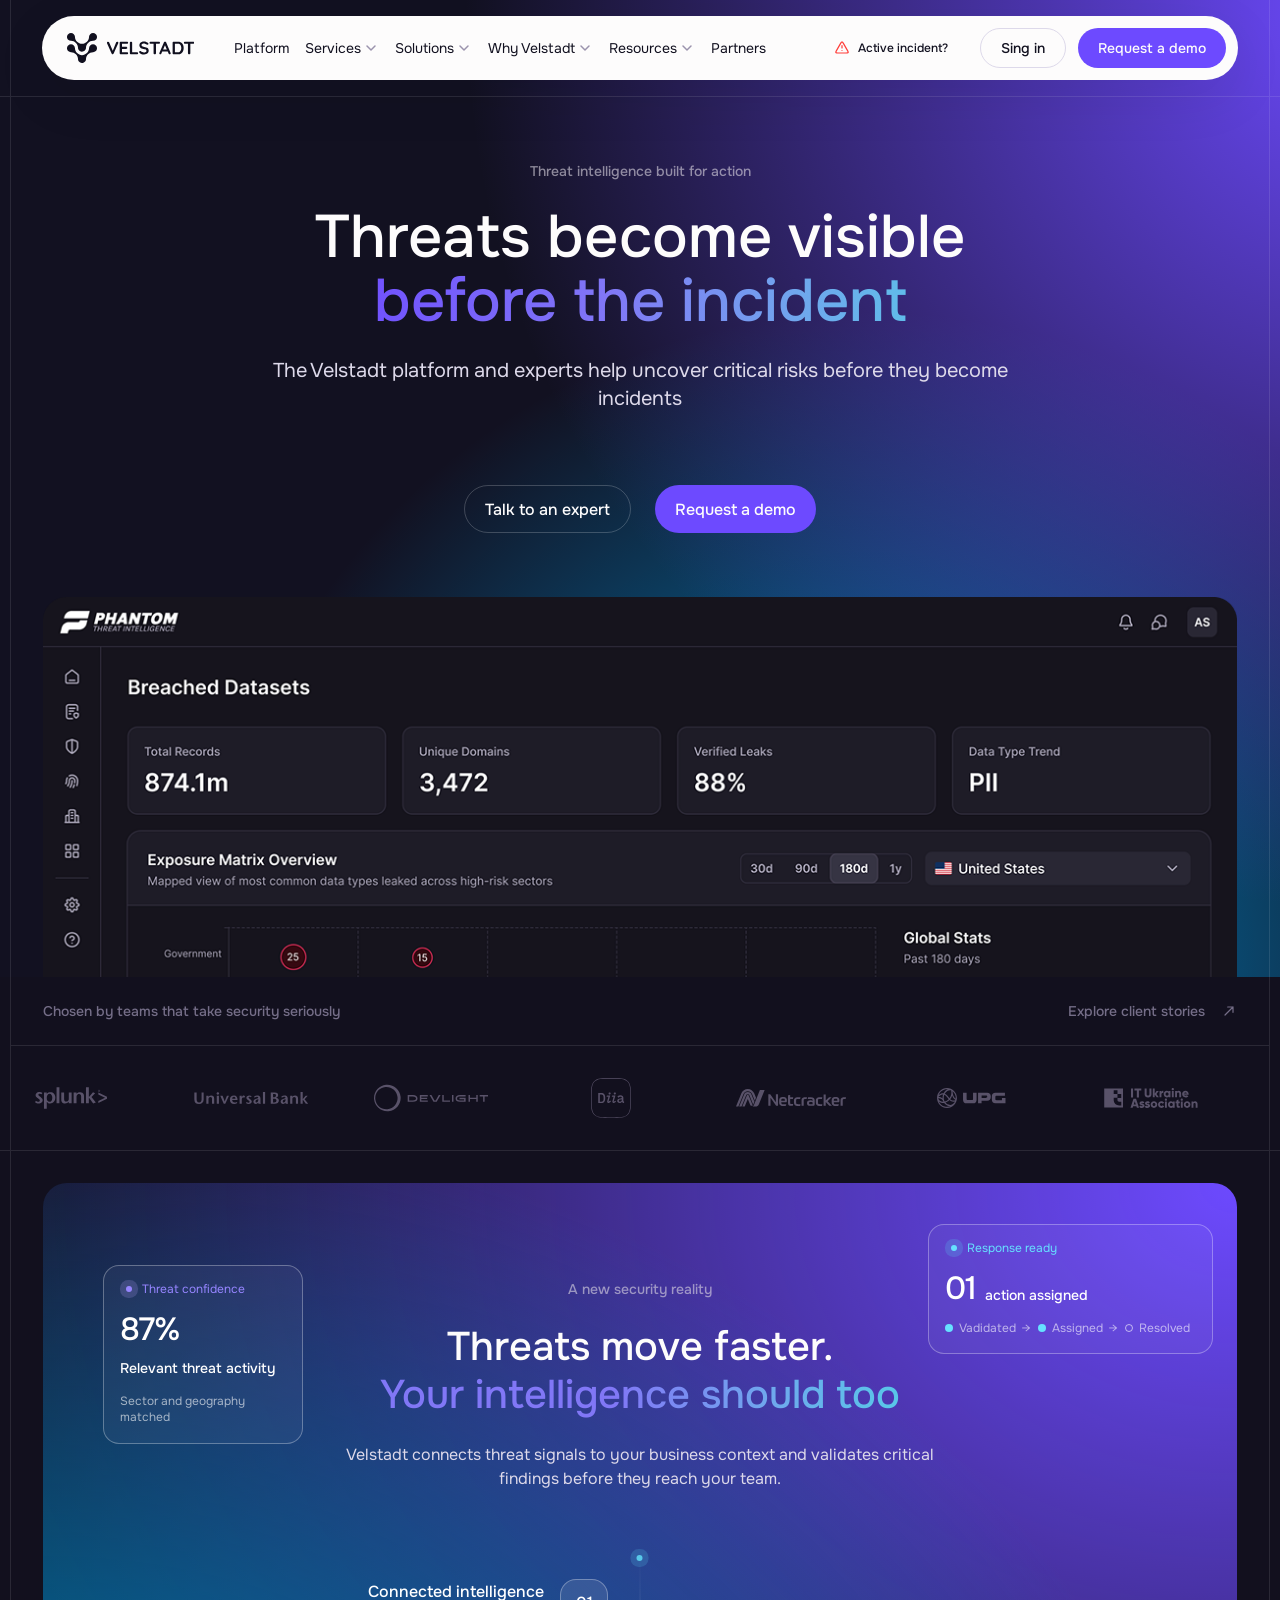
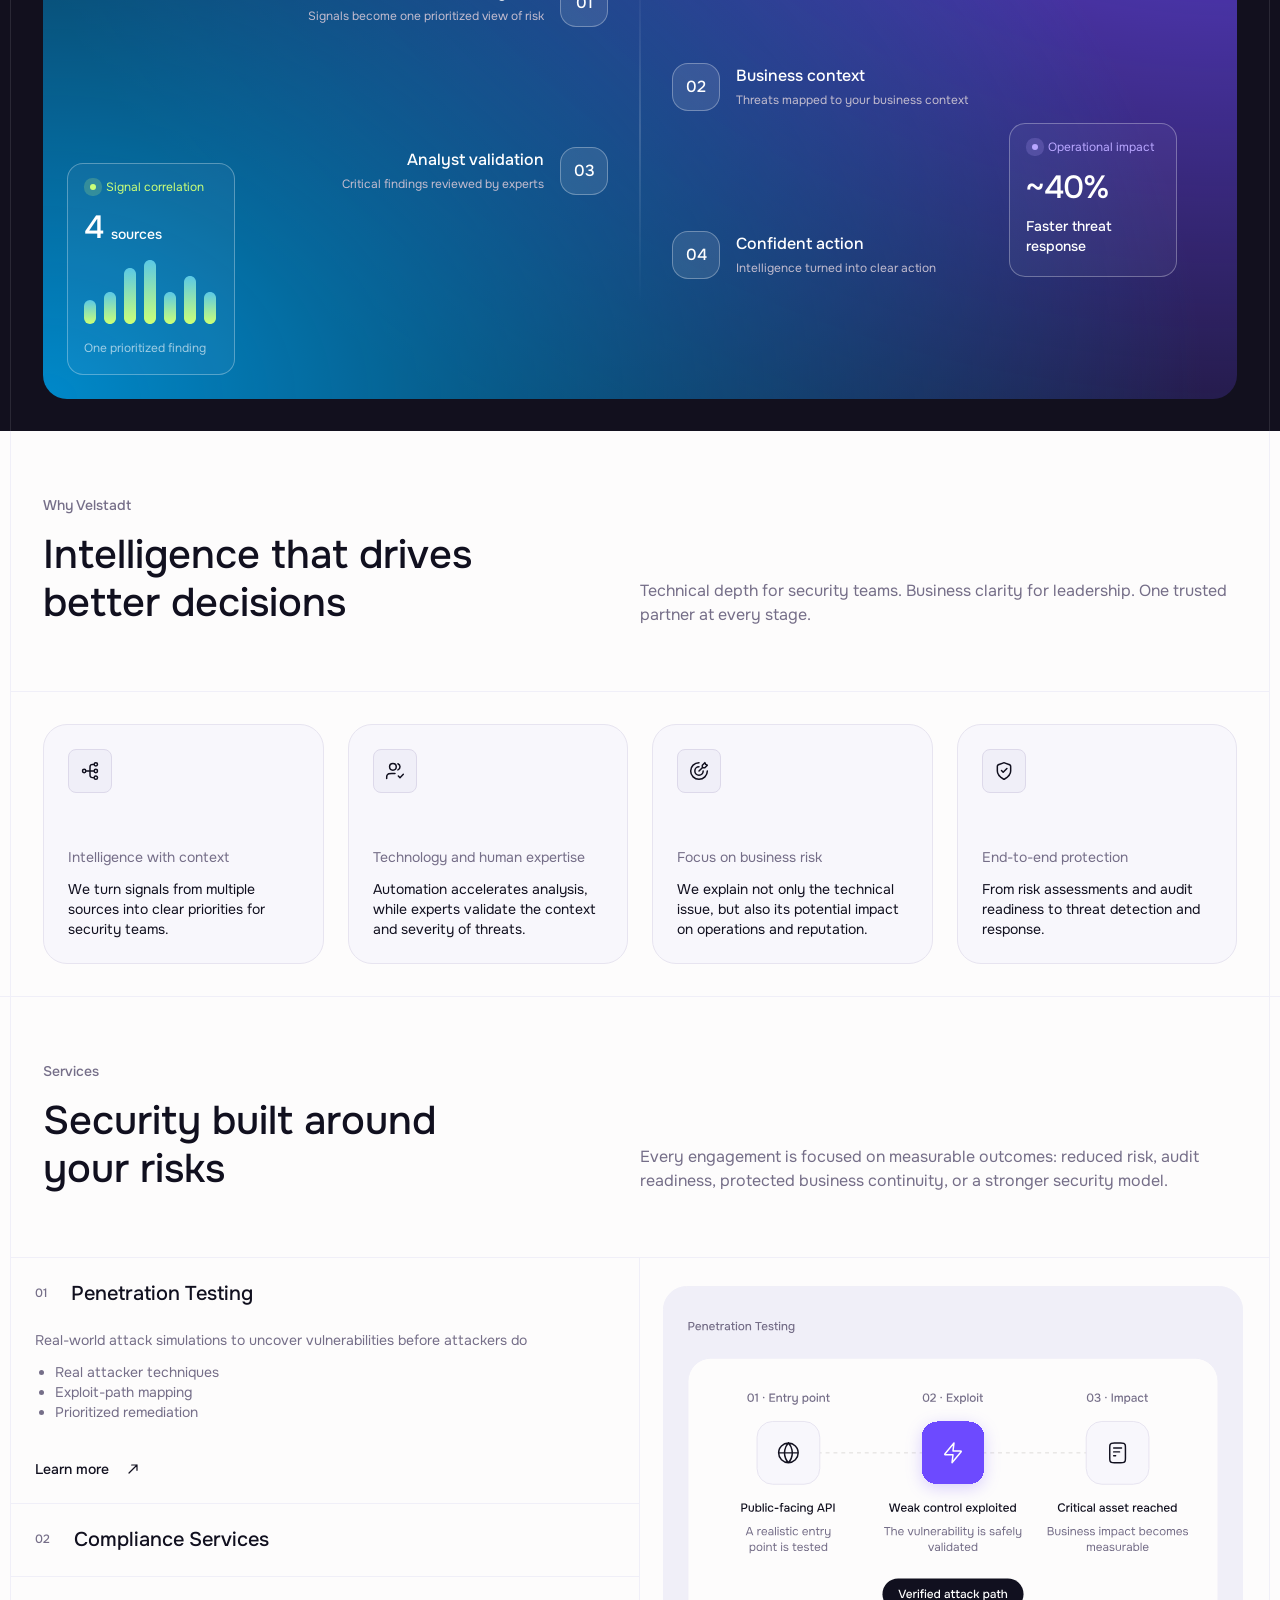
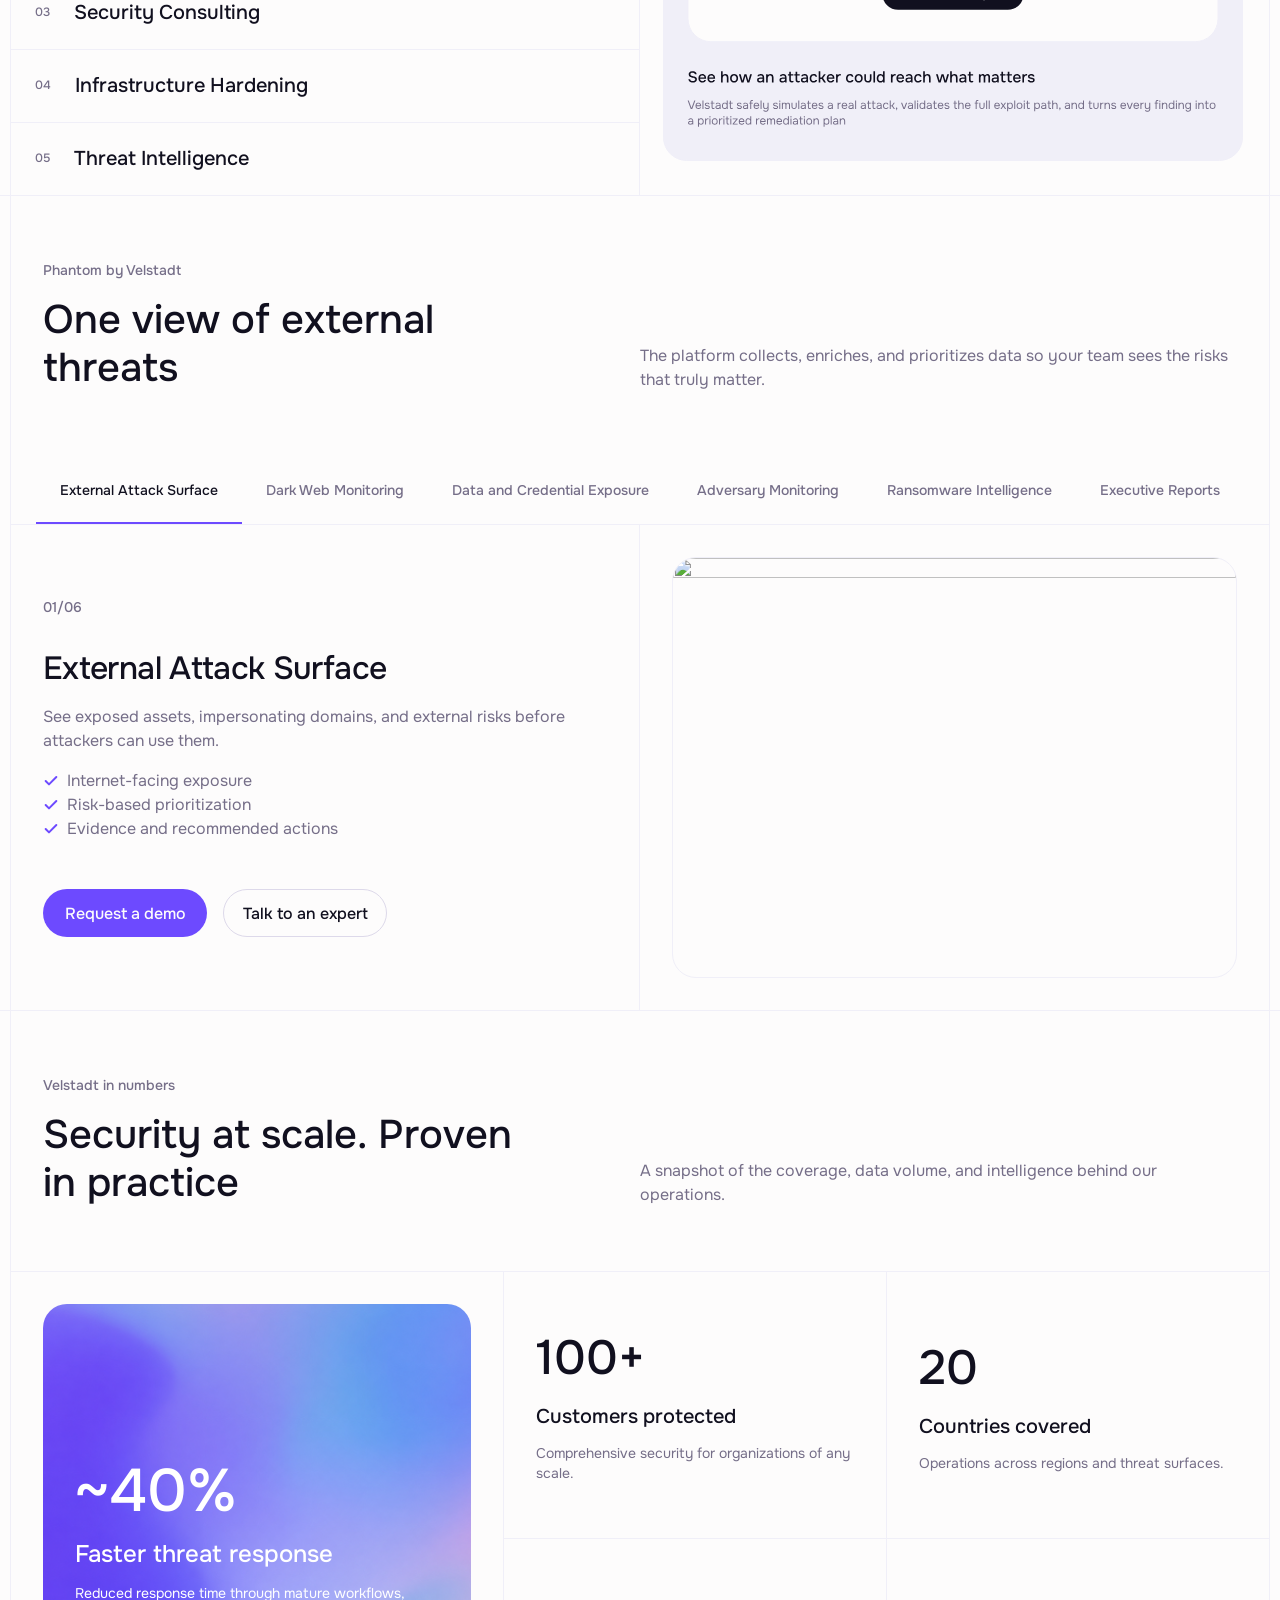
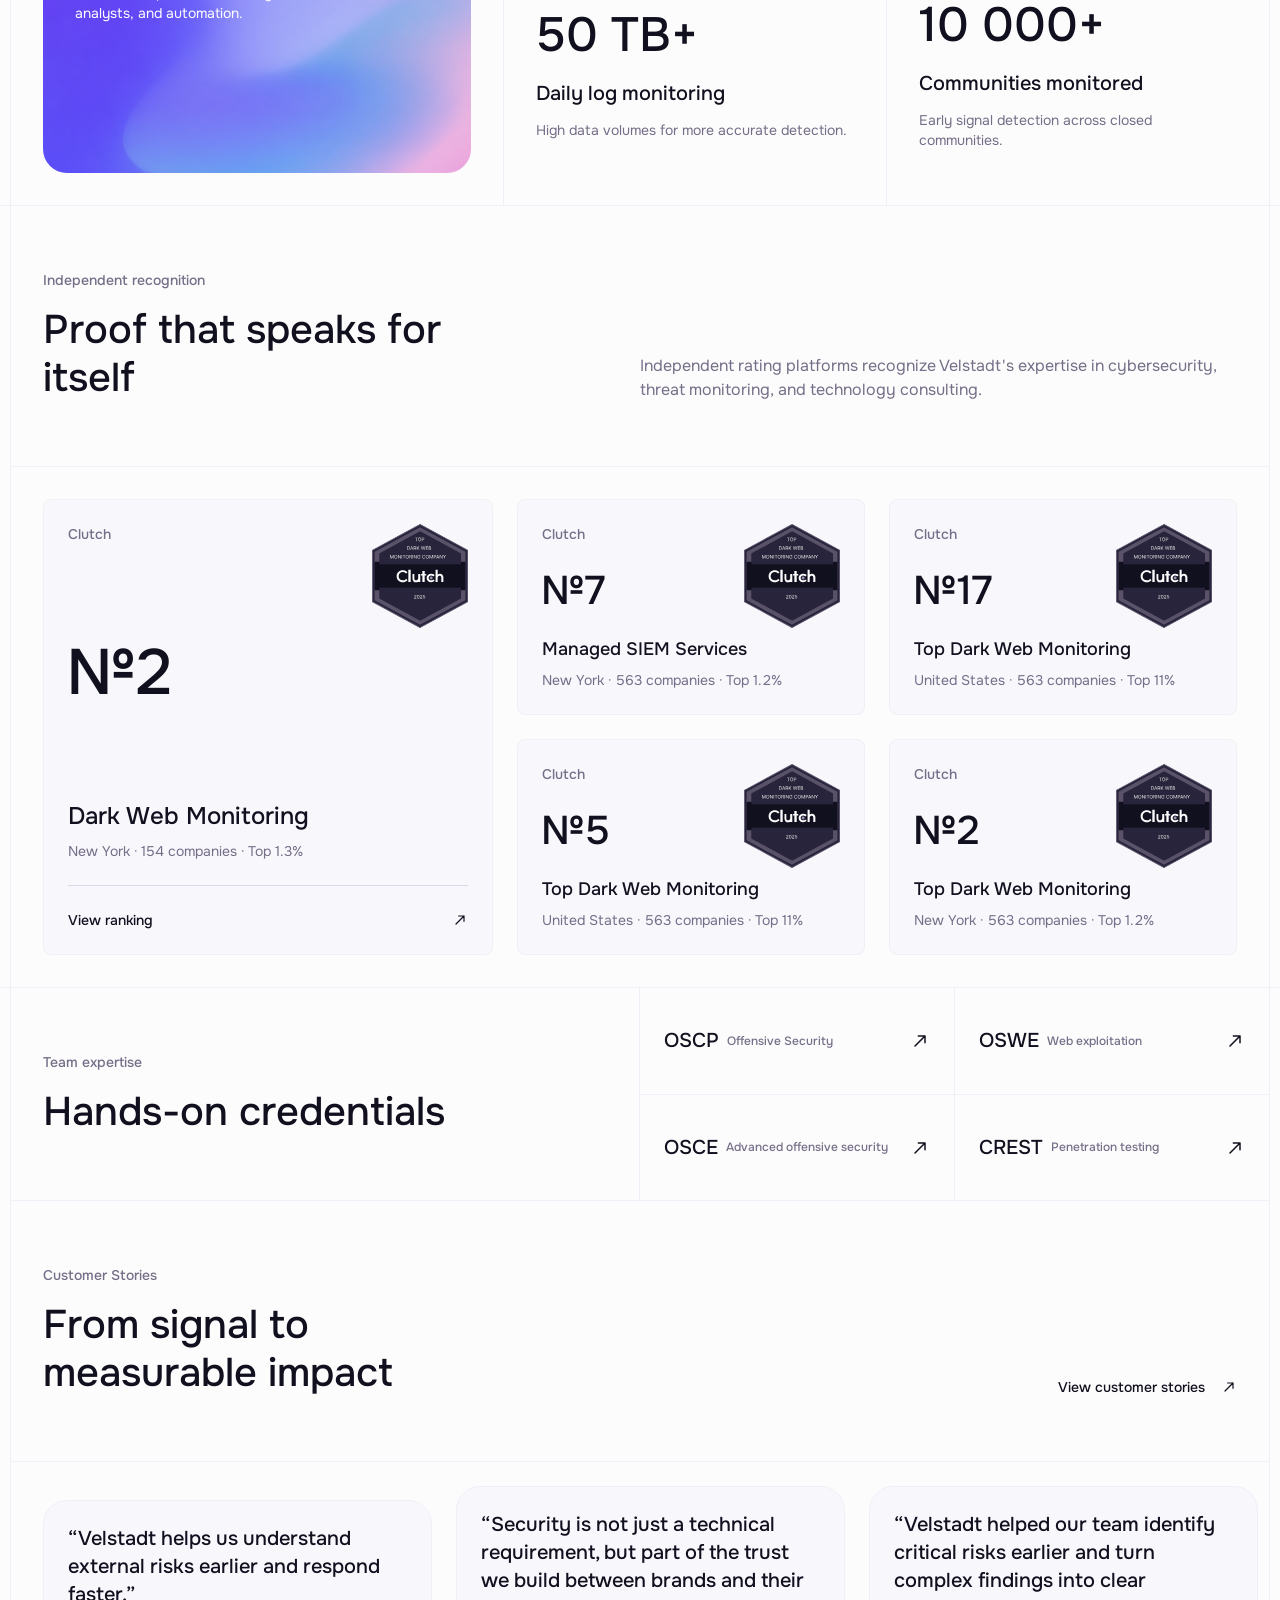
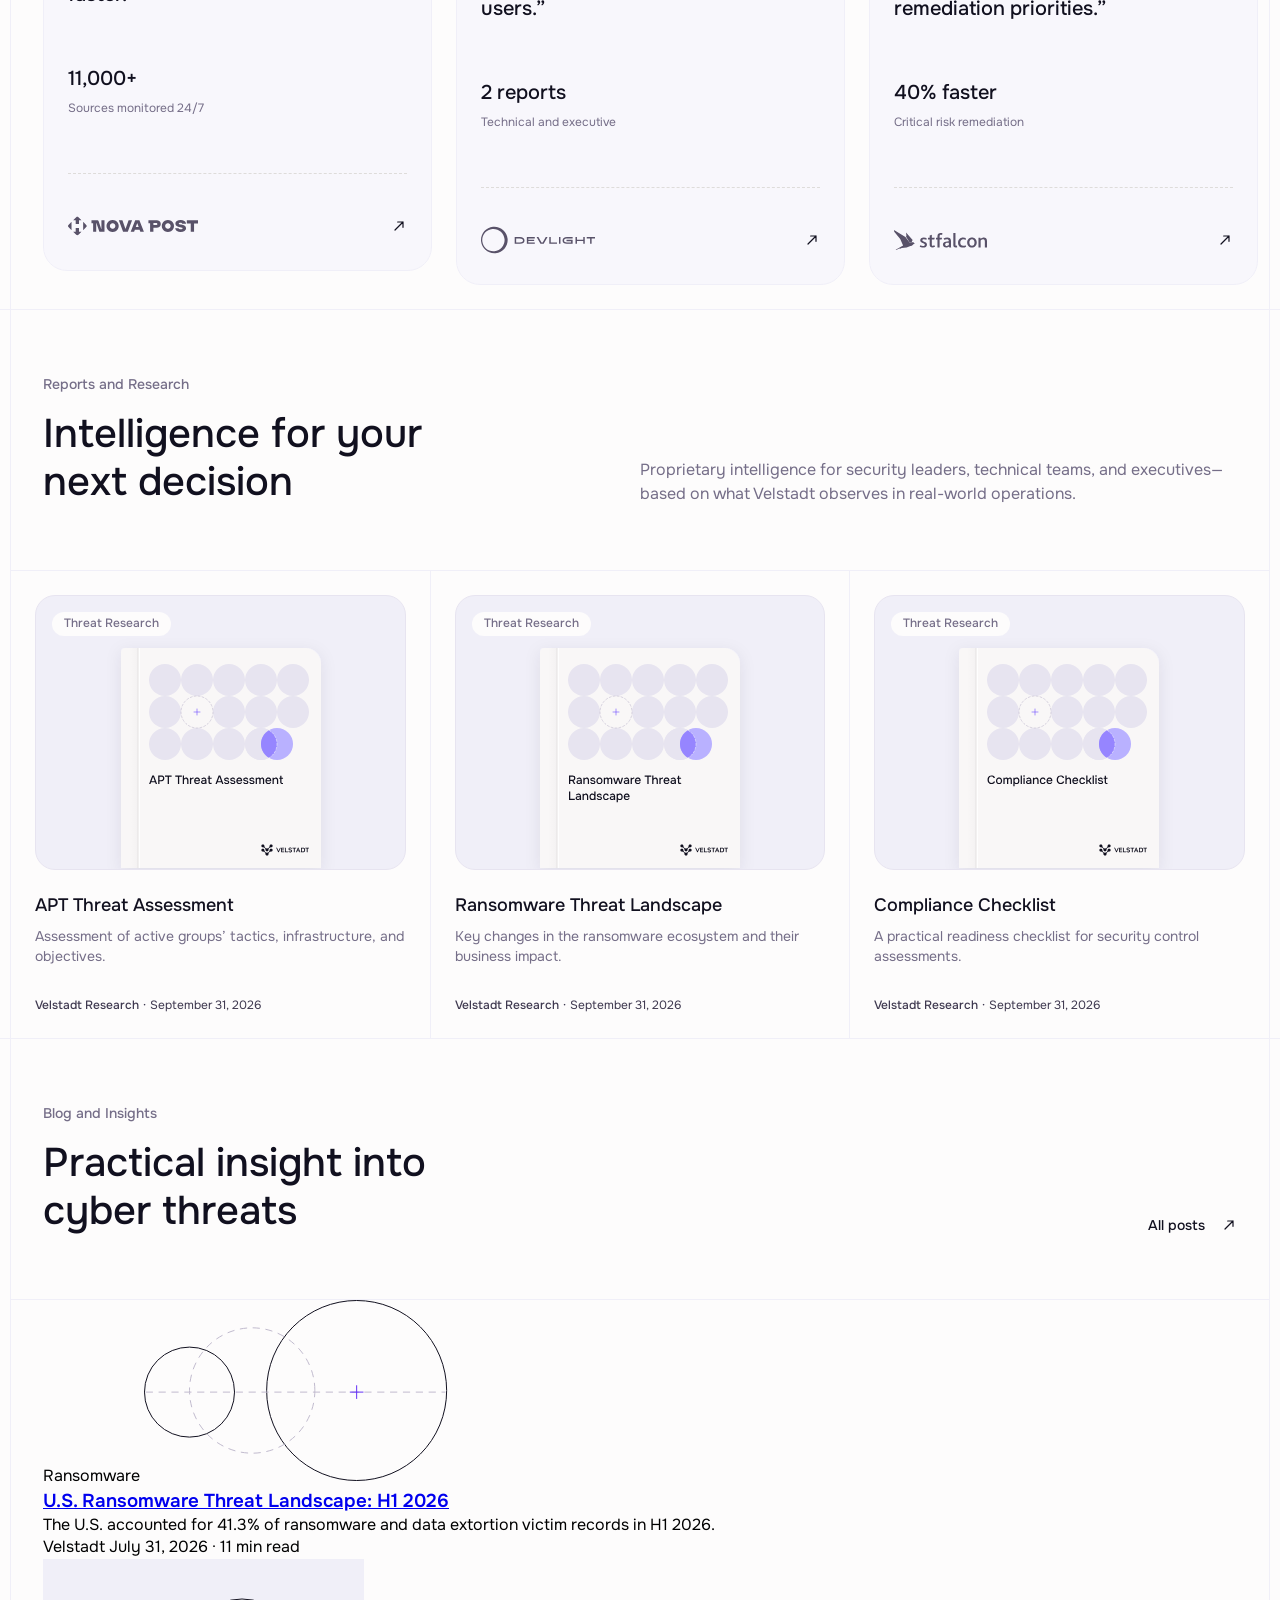
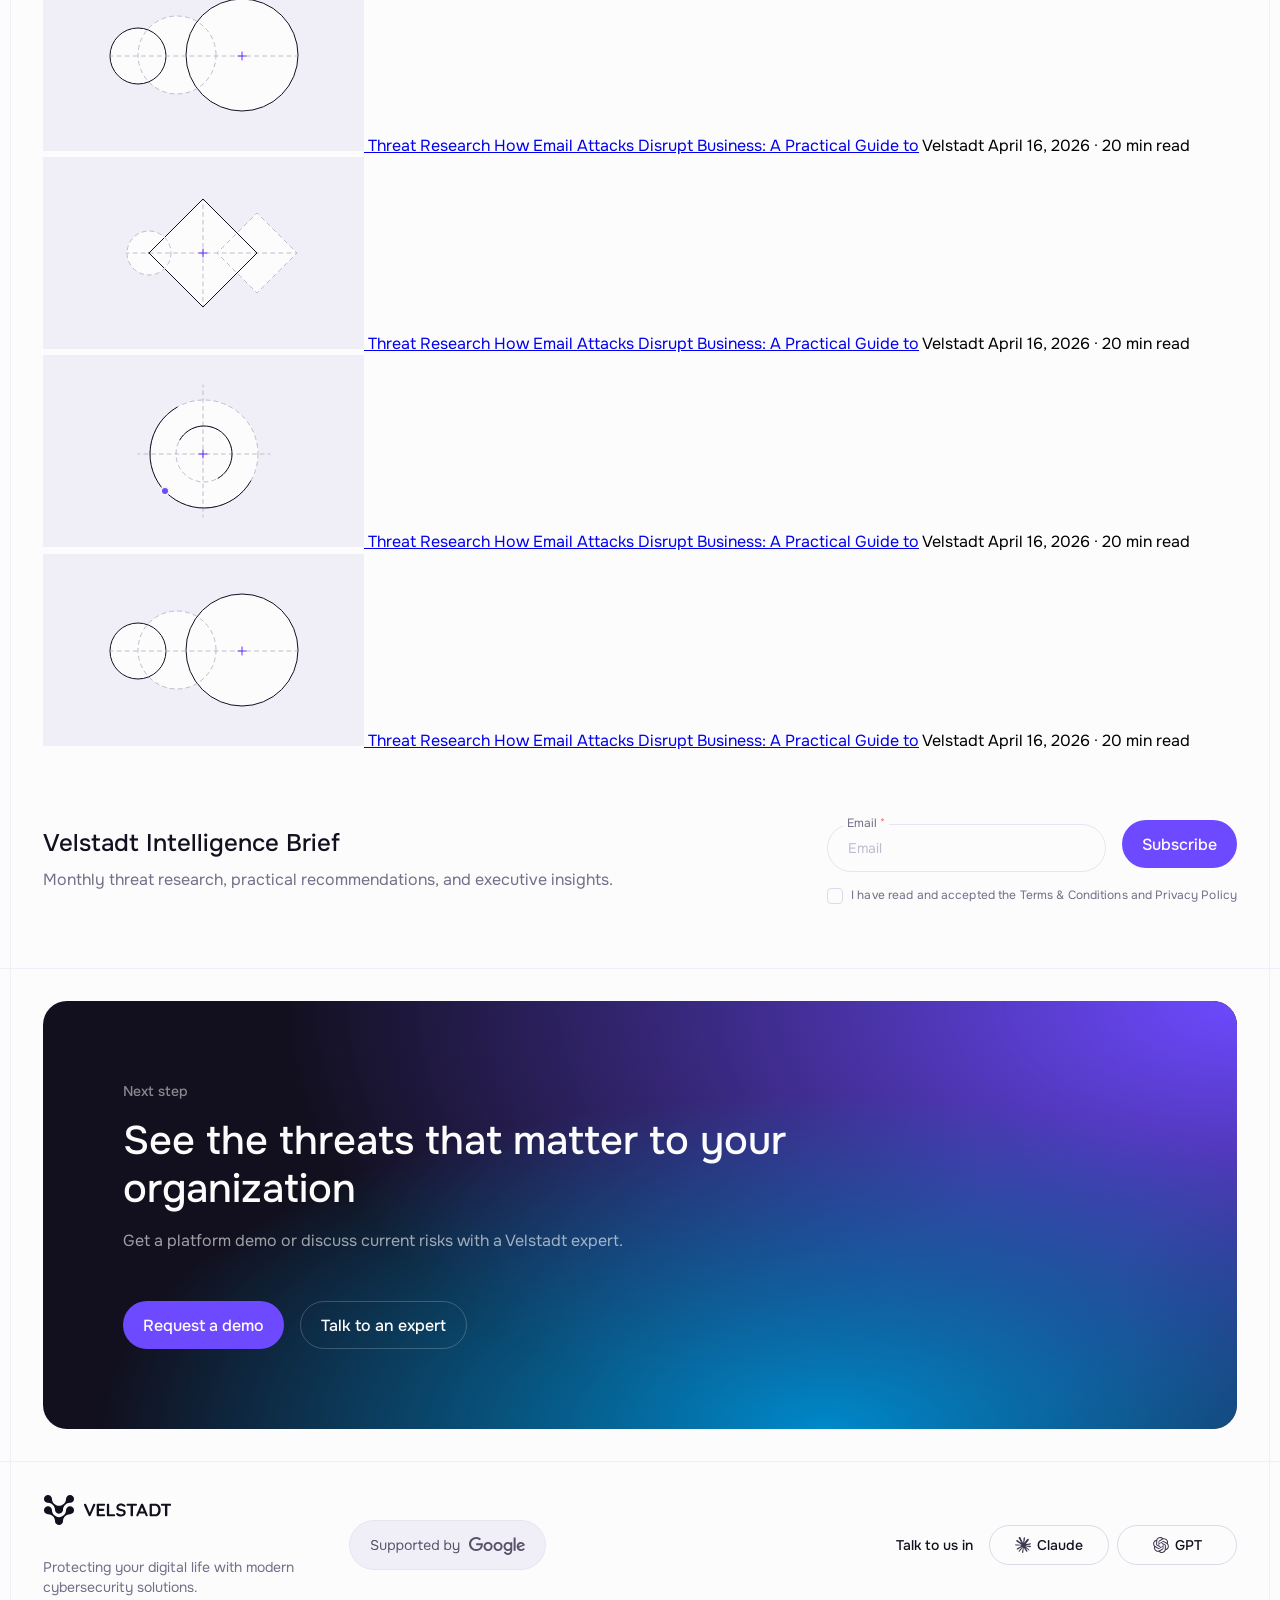
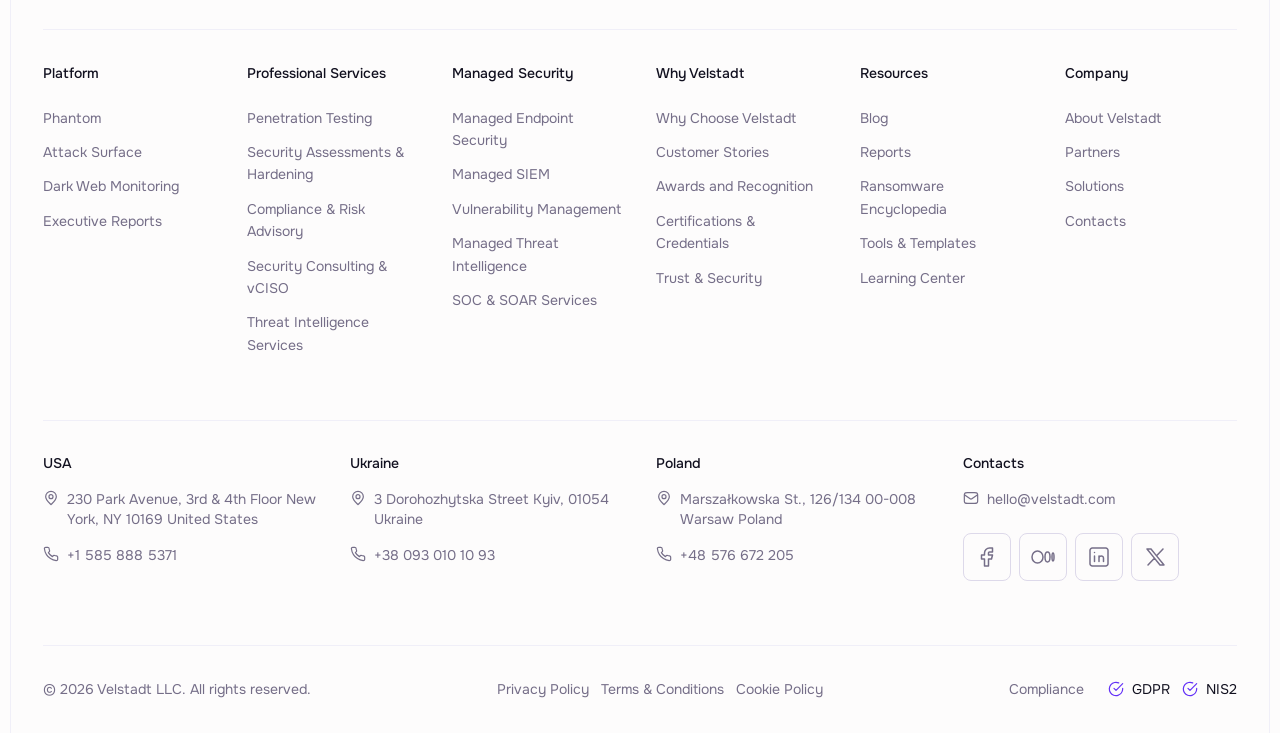
==== commit 7dc8b3f1: "update" ====
--- a/markup/index.html
+++ b/markup/index.html
@@ -1235,7 +1235,7 @@
                 <div class="custom__form-row subs__form-row">
                     <div class="subs__form-item custom__form-item">
                         <input type="text" id="email" name="email" placeholder="Email">
-                        <label for="email">Email</label>
+                        <label for="email">Email <span aria-hidden="true">*</span></label>
                     </div>
                     <button type="submit" class="btn btn--lg btn--primary">Subscribe </button>
                 </div>
@@ -1427,4 +1427,4 @@
     <script src="libs/swiper/swiper.min.js"></script>
     <script src="js/scripts.js"></script>
 </body>
-</html>+</html>
--- a/markup/css/styles.css
+++ b/markup/css/styles.css
@@ -96,6 +96,12 @@
     @media(width <= 576px) {
         --padding: 12px;
     }
+}
+
+/* Filterable awards visibility must override the timeline layout display rules. */
+.ranking__timeline[hidden],
+.ranking__timeline-item[hidden] {
+    display: none !important;
 }
 
 @font-face {
@@ -174,6 +180,7 @@
     font-family: var(--font-family), sans-serif;
     font-size: 16px;
     line-height: 1.4;
+    scroll-behavior: smooth;
 }
 
 body {
@@ -271,7 +278,7 @@
         font-size: 16px;
         line-height: 1.5;
     }
-    
+
     &.btn--icon {
         gap: 6px;
         min-width: 120px;
@@ -2329,6 +2336,29 @@
     }
 }
 
+.author-initials {
+    background: var(--gray-100);
+    color: var(--gray-600);
+    font-family: var(--font-family);
+    font-weight: 500;
+    text-align: center;
+
+    &.post__author-img {
+        font-size: 16px;
+        line-height: 48px;
+    }
+
+    &.author__img {
+        font-size: 28px;
+        line-height: 96px;
+
+        @media(width <= 576px) {
+            font-size: 22px;
+            line-height: 64px;
+        }
+    }
+}
+
 .custom__form {
     display: flex;
     flex-direction: column;
@@ -2336,10 +2366,44 @@
     justify-content: flex-start;
     gap: 16px;
 
+    .custom__form-header {
+        display: flex;
+        flex-direction: column;
+        align-items: flex-start;
+        justify-content: flex-start;
+        gap: 4px;
+
+        .custom__form-subtitle {
+            display: inline-block;
+            font-family: var(--font-family);
+            font-weight: 500;
+            font-size: 14px;
+            line-height: 1.43;
+            color: var(--gray-500);
+        }
+
+        .custom__form-title {
+            font-family: var(--font-family);
+            font-weight: 500;
+            font-size: 24px;
+            line-height: 1.33;
+            color: var(--gray-900);
+            margin-bottom: 8px;
+        }
+
+        p {
+            font-family: var(--font-family);
+            font-weight: 400;
+            font-size: 16px;
+            line-height: 1.5;
+            color: var(--gray-500);
+        }
+    }
+
     .custom__form-row {
         width: 100%;
         display: flex;
-        align-items: center;
+        align-items: flex-start;
         justify-content: flex-start;
         gap: 16px;
 
@@ -2354,6 +2418,12 @@
     .custom__form-item {
         width: 100%;
         position: relative;
+        padding-top: 8px;
+
+        > .wpcf7-form-control-wrap {
+            display: block;
+            width: 100%;
+        }
 
         input {
             display: flex;
@@ -2366,8 +2436,8 @@
             font-weight: 400;
             font-size: 14px;
             line-height: 1.43;
-            color: var(--gray-900);
-            border: 1px solid var(--gray-200);
+            color: var(--gray-600);
+            border: 1px solid var(--gray-150);
             border-radius: 99px;
             padding: 14px 20px;
             background: var(--back);
@@ -2375,36 +2445,44 @@
         }
 
         input::placeholder {
-            opacity: 0;
+            color: var(--gray-300);
+            opacity: 1;
         }
 
         label {
             position: absolute;
-            top: 50%;
-            left: 20px;
+            top: 8px;
+            left: 16px;
             transform: translateY(-50%);
             padding: 0 4px;
             background: var(--back);
             font-family: var(--font-family);
             font-weight: 400;
-            font-size: 14px;
-            line-height: 1.43;
-            color: var(--gray-400);
-            pointer-events: none;
-            transition: 0.2s ease;
-        }
-
-        input:focus + label,
-        input:not(:placeholder-shown) + label {
-            top: 0;
-            transform: translateY(-50%);
             font-size: 12px;
             line-height: 1.33;
+            color: var(--gray-500);
+            pointer-events: none;
+
+            span {
+                color: var(--red-400);
+            }
         }
 
         input:focus {
             border: 1px solid var(--primary-100);
             box-shadow: 0 0 0 2px var(--primary-200);
+        }
+    }
+
+    .subs__form-row {
+        align-items: center;
+
+        @media(width <= 576px) {
+            align-items: stretch;
+
+            &.acceptance {
+                align-items: flex-start;
+            }
         }
     }
 
@@ -2423,6 +2501,58 @@
             line-height: 1.33;
             letter-spacing: 0.01em;
             color: var(--gray-500);
+        }
+
+        > .wpcf7-form-control-wrap {
+            display: block;
+            width: 100%;
+        }
+
+        .wpcf7-list-item {
+            display: block;
+            margin: 0;
+        }
+
+        .wpcf7-list-item label {
+            display: flex;
+            align-items: flex-start;
+            gap: 8px;
+            cursor: pointer;
+        }
+
+        .wpcf7-list-item-label {
+            font-family: var(--font-family);
+            font-weight: 400;
+            font-size: 12px;
+            line-height: 1.33;
+            letter-spacing: 0.01em;
+            color: var(--gray-500);
+        }
+
+        input[type="checkbox"] {
+            display: block;
+            width: 16px;
+            height: 16px;
+            flex: 0 0 16px;
+            margin: 0;
+            border: 1px solid var(--gray-200);
+            border-radius: 4px;
+            background-color: transparent;
+            appearance: none;
+            cursor: pointer;
+        }
+
+        input[type="checkbox"]:hover {
+            background-color: var(--primary-100);
+        }
+
+        input[type="checkbox"]:checked {
+            border-color: var(--primary-500);
+            background-color: var(--primary-500);
+            background-image: url('../images/icons/check.svg');
+            background-repeat: no-repeat;
+            background-position: center;
+            background-size: 12px;
         }
     }
 
@@ -2447,6 +2577,7 @@
             top: 50%;
             left: 50%;
             transform: translate(-50%, -50%);
+            pointer-events: none;
         }
 
         input {
@@ -2463,6 +2594,22 @@
             border-radius: 4px;
             border: 1px solid var(--gray-200);
             background-color: transparent;
+            pointer-events: none;
+        }
+
+        .wpcf7-form-control-wrap,
+        .wpcf7-acceptance,
+        .wpcf7-list-item,
+        .wpcf7-list-item label {
+            display: block;
+            position: absolute;
+            inset: 0;
+            margin: 0;
+            z-index: 1;
+        }
+
+        .wpcf7-list-item-label {
+            display: none;
         }
 
         &:hover input ~ .checkmark {
@@ -2471,6 +2618,11 @@
 
         /* When the checkbox is checked, add a blue background */
         input:checked ~ .checkmark {
+            background-color: var(--primary-500);
+            border-color: var(--primary-500);
+        }
+
+        &:has(input:checked) .checkmark {
             background-color: var(--primary-500);
             border-color: var(--primary-500);
         }
@@ -2493,15 +2645,75 @@
             display: block;
         }
 
+        &:has(input:checked) .checkmark:after {
+            display: block;
+        }
+
         /* Style the checkmark/indicator */
         .checkmark:after {
             
         }
     }
 
+    p {
+        font-family: var(--font-family);
+        font-weight: 400;
+        font-size: 12px;
+        line-height: 1.33;
+        color: var(--gray-400);
+
+        a {
+            color: var(--primary-500);
+            text-decoration: none;
+        }
+    }
+
+    [type='submit'] {
+        cursor: pointer;
+    }
+
+    .wpcf7-spinner {
+        display: none;
+    }
+
+    .wpcf7-not-valid-tip,
+    .wpcf7-response-output {
+        font-family: var(--font-family);
+        font-size: 12px;
+        line-height: 1.33;
+    }
+
+    .wpcf7-not-valid-tip {
+        position: absolute;
+        bottom: -18px;
+        left: 20px;
+        display: none !important;
+    }
+
+    .wpcf7-response-output {
+        margin: 0;
+        padding: 8px 12px;
+        border-radius: 8px;
+        border: none !important;
+    }
+
+    .wpcf7-not-valid {
+        border-color: var(--red-200) !important;
+        box-shadow: 0 0 0 2px var(--red-200) !important;
+    }
+
+    &.invalid {
+        color: #dc3232;
+    }
+
+    &.sent {
+        color: #46b450;
+    }
+
+
 }
 
-.blog {
+.blog__section {
     border-bottom: 1px solid var(--gray-100);
 
     .blog__container {
@@ -2634,12 +2846,14 @@
 
         .main__card-img {
             display: block;
-            width: auto;
             max-width: 100%;
-            margin: 115px auto 120px;
+            width: calc(100% - 20px);
+            height: auto;
+            aspect-ratio: 226 / 135;
+            margin: 65px auto 70px;
 
             @media(width <= 1024px) {
-                margin: 65px auto 70px;
+                margin: 65px auto 30px;
             }
 
             @media(width <= 768px) {
@@ -2712,6 +2926,8 @@
                 img {
                     display: block;
                     width: 100%;
+                    height: 100%;
+                    object-fit: cover;
                 }
             }
 
@@ -5771,6 +5987,14 @@
         @media(width <= 1024px) {
             grid-template-columns: 1fr;
         }
+
+        &.page__container--wide {
+            grid-template-columns: 1fr;
+
+            .page__content {
+                border-right: 0;
+            }
+        }
     }
 
     .page__content {
@@ -5804,10 +6028,6 @@
             padding: var(--padding) var(--padding) 36px;
         }
 
-        & > ul {
-            padding-left: 20px;
-        }
-
         & > h1 { font-size: 32px; }
         & > h2 { font-size: 24px; }
         & > h3 { font-size: 20px; }
@@ -5819,10 +6039,25 @@
             line-height: 1.33;
             letter-spacing: -0.02em;
             color: var(--gray-900);
+            scroll-margin-top: 112px;
 
             &:not(:first-child) {
                 margin-top: 48px;
             }
+        }
+
+        a {
+            color: var(--primary-500);
+            text-underline-offset: 3px;
+        }
+
+        & > :is(ol, ul) {
+            padding-left: 20px;
+        }
+
+        img {
+            max-width: 100%;
+            height: auto;
         }
     }
 
@@ -5898,7 +6133,7 @@
 
     .awards__cards-container {
         display: grid;
-        grid-template-columns: repeat(auto-fit, minmax(296px, 1fr));
+        grid-template-columns: repeat(auto-fit, minmax(282px, 1fr));
         gap: 24px;
         padding-block: var(--padding);
     
@@ -6340,6 +6575,7 @@
 
             @media(width <= 576px) {
                 padding-block: 44px 24px;
+                border-right: none;
                 border-bottom: 1px solid var(--gray-100);
             }
         }
@@ -6590,6 +6826,11 @@
                 }
 
                 .blog__main-details-icon {
+                    &:is(img) {
+                        padding: 0;
+                        object-fit: cover;
+                    }
+
                     display: flex;
                     align-items: center;
                     justify-content: center;
@@ -6639,7 +6880,7 @@
 
         .blog__grid-container {
             display: grid;
-            grid-template-columns: repeat(auto-fill, minmax(280px, 1fr));
+            grid-template-columns: repeat(auto-fill, minmax(286px, 1fr));
             padding-block: var(--padding);
             gap: 24px;
 
@@ -6731,6 +6972,11 @@
                 margin-top: auto;
 
                 .blog__grid-card-details-icon {
+                    &:is(img) {
+                        padding: 0;
+                        object-fit: cover;
+                    }
+
                     display: flex;
                     align-items: center;
                     justify-content: center;
@@ -6840,6 +7086,17 @@
                 background: var(--primary-500);
             }
 
+            &.is-disabled {
+                opacity: 0.35;
+                cursor: not-allowed;
+                pointer-events: none;
+            }
+
+            &.blog__pagination-ellipsis {
+                border-color: transparent;
+                cursor: default;
+            }
+
             &.blog__pagination-link-prev {
                 background-image: url('../images/icons/chevron-right.svg');
                 transform: rotate(180deg);
@@ -6865,6 +7122,186 @@
 
         .blog__filter-container {
             padding: 0;
+        }
+
+        .blog__filter-form {
+            padding: 24px 20px;
+            display: flex;
+            align-items: center;
+            gap: 16px;
+            border-bottom: 1px solid var(--gray-100);
+
+            @media(width <= 1024px) {
+                padding-inline: 10px;
+            }
+
+            @media(width <= 640px) {
+                align-items: stretch;
+                flex-direction: column;
+                gap: 12px;
+            }
+        }
+
+        .blog__filter-search {
+            width: min(100%, 560px);
+            min-width: 0;
+            height: 48px;
+            margin: 0;
+            padding: 0;
+            position: relative;
+            border: 1px solid var(--gray-200);
+            border-radius: 99px;
+            background: var(--back);
+            transition: border-color .2s ease, box-shadow .2s ease;
+
+            &:focus-within {
+                border-color: var(--primary-100);
+                box-shadow: 0 0 0 2px var(--primary-200);
+            }
+
+            @media(width <= 640px) {
+                width: 100%;
+            }
+
+            legend {
+                width: auto;
+                margin: 0;
+                padding-inline: 6px;
+                position: absolute;
+                top: 0;
+                left: 20px;
+                z-index: 1;
+                transform: translateY(-50%);
+                background: var(--back);
+                font-family: var(--font-family);
+                font-weight: 400;
+                font-size: 14px;
+                line-height: 1;
+                color: var(--gray-500);
+            }
+        }
+
+        .blog__filter-search-control {
+            height: 100%;
+            min-width: 0;
+            display: flex;
+            align-items: center;
+            padding: 0 20px;
+
+            @media(width <= 640px) {
+                padding-inline: 16px;
+            }
+
+            input {
+                width: 100%;
+                height: 100%;
+                min-width: 0;
+                padding: 0 0 0 12px;
+                border: 0;
+                outline: 0;
+                background: transparent;
+                font: inherit;
+                font-size: 16px;
+                line-height: 1.5;
+                color: var(--gray-900);
+                caret-color: var(--primary-500);
+
+                &::placeholder {
+                    color: var(--gray-400);
+                    opacity: 1;
+                }
+
+                &::-webkit-search-cancel-button {
+                    cursor: pointer;
+                }
+            }
+
+            button {
+                width: 20px;
+                height: 20px;
+                flex: 0 0 20px;
+                display: inline-flex;
+                align-items: center;
+                justify-content: center;
+                padding: 0;
+                border: 0;
+                background: transparent;
+                color: var(--gray-500);
+                cursor: pointer;
+                transition: color .2s ease;
+
+                @media(hover: hover) {
+                    &:hover {
+                        color: var(--primary-500);
+                    }
+                }
+            }
+        }
+
+        .blog__filter-sort-wrap {
+            width: min(100%, 260px);
+            min-width: 0;
+            height: 48px;
+            margin-left: auto;
+            padding: 0;
+            position: relative;
+            border: 1px solid var(--gray-200);
+            border-radius: 99px;
+            background: var(--back);
+            transition: border-color .2s ease, box-shadow .2s ease;
+
+            &:focus-within {
+                border-color: var(--primary-100);
+                box-shadow: 0 0 0 2px var(--primary-200);
+            }
+
+            @media(width <= 640px) {
+                width: 100%;
+                margin-left: 0;
+            }
+
+            legend {
+                width: auto;
+                margin: 0;
+                padding-inline: 6px;
+                position: absolute;
+                top: 0;
+                left: 20px;
+                z-index: 1;
+                transform: translateY(-50%);
+                background: var(--back);
+                font-family: var(--font-family);
+                font-weight: 400;
+                font-size: 14px;
+                line-height: 1;
+                color: var(--gray-500);
+            }
+
+            select {
+                width: 100%;
+                height: 100%;
+                padding: 0 48px 0 20px;
+                border: 0;
+                outline: 0;
+                background-color: transparent;
+                background-image: url('../images/icons/chevron-down.svg');
+                background-repeat: no-repeat;
+                background-position: right 20px center;
+                background-size: 20px;
+                appearance: none;
+                font: inherit;
+                font-size: 16px;
+                line-height: 1.5;
+                font-weight: 400;
+                color: var(--gray-900);
+                cursor: pointer;
+                caret-color: var(--primary-500);
+
+                @media(width <= 640px) {
+                    padding-inline: 16px 44px;
+                    background-position: right 16px center;
+                }
+            }
         }
 
         .blog__filter-category-wrap {
@@ -7013,6 +7450,8 @@
 }
 
 .post {
+    border-bottom: 1px solid var(--gray-100);
+
     .section__header {
 
         .section__header-container {
@@ -7133,7 +7572,7 @@
                 align-items: center;
                 justify-content: flex-start;
                 gap: 16px;
-                flex: 1 1 230px;
+                /* flex: 1 1 230px; */
 
                 @media (width <= 1024px) {
                     width: 100%;
@@ -7146,6 +7585,7 @@
                     height: 48px;
                     flex-shrink: 0;
                     border-radius: 100%;
+                    object-fit: cover;
                 }
 
                 a {
@@ -7202,18 +7642,26 @@
         }
     }
 
-
     .post__container {
         display: grid;
         grid-template-columns: 1fr 0.39fr;
         padding: 0;
 
+        &.post__container--wide {
+            grid-template-columns: 1fr;
+
+            .post__content {
+                border-right: 0;
+            }
+        }
+
         @media(width <= 1024px) {
             grid-template-columns: 1fr;
         }
     }
 
     .post__content {
+        min-width: 0;
         display: flex;
         flex-direction: column;
         align-items: flex-start;
@@ -7241,6 +7689,18 @@
             margin-top: 12px;
         }
 
+        :not(pre) > code {
+            border-radius: 6px;
+            padding: 2px 8px;
+            background: var(--primary-50);
+            font-family: var(--third-family), monospace;
+            font-size: 0.95em;
+            line-height: inherit;
+            color: var(--primary-500);
+            white-space: break-spaces;
+            overflow-wrap: anywhere;
+        }
+
         & > h1, & > h2, & > h3 {
             font-family: var(--font-family);
             font-weight: 500;
@@ -7268,14 +7728,121 @@
 
     .post__sidebar {
         padding: 128px 24px 24px;
-        display: flex;
-        flex-direction: column;
-        align-items: flex-start;
-        justify-content: flex-start;
-        gap: 56px;
+
+        @media(width <= 1024px) {
+            padding: 24px;
+        }
+
+        .post__sidebar-container {
+            display: flex;
+            flex-direction: column;
+            align-items: stretch;
+            justify-content: flex-start;
+            width: 100%;
+            position: sticky;
+            top: 128px;
+            gap: 56px;
+
+            @media(width <= 1024px) {
+                gap: 36px;
+            }
+
+            @media(width <= 768px) {
+                gap: 24px;
+            }
+        }
+
+        .post__sidebar-title {
+            font-family: var(--font-family);
+            font-weight: 500;
+            font-size: 14px;
+            line-height: 1.43;
+            color: var(--gray-900);
+            margin-bottom: 16px;
+        }
+
+        .post__sidebar-item {
+            @media(width <= 1024px) {
+                display: none;
+            }
+        }
+
+        .post__progress {
+            margin-bottom: 24px;
+
+            @media(width <= 1024px) {
+                display: none;
+            }
+
+            .post__progress-header {
+                display: flex;
+                align-items: center;
+                justify-content: space-between;
+                gap: 16px;
+
+                .post__progress-title {
+                    font-family: var(--font-family);
+                    font-weight: 500;
+                    font-size: 14px;
+                    line-height: 1.43;
+                    color: var(--gray-900);
+                }
+
+                .post__progress-top {
+                    display: block;
+                    height: 16px;
+                    width: 16px;
+                    flex-shrink: 0;
+                    background-image: url('../images/icons/arrow-right.svg');
+                    background-repeat: no-repeat;
+                    background-position: center;
+                    background-size: contain;
+                    position: relative;
+                    transform: rotate(-90deg);
+
+                    &::before {
+                        content: '';
+                        display: block;
+                        width: 24px;
+                        height: 24px;
+                        position: absolute;
+                        top: 50%;
+                        left: 50%;
+                        transform: translate(-50%, -50%);
+                    }
+                }
+            }
+
+            .post__progress-line {
+                margin-top: 16px;
+                height: 6px;
+                width: 100%;
+                border-radius: 99px;
+                background-color: var(--gray-100);
+                position: relative;
+
+                .post__progress-line-current {
+                    border-radius: 99px;
+                    display: block;
+                    height: 100%;
+                    position: absolute;
+                    top: 0;
+                    left: 0;
+                    background: linear-gradient(90deg, #6d4aff 0%, #0aa4d0 100%);
+                }
+            }
+        }
 
         .toc {
             width: 100%;
+            max-height: 350px;
+            overflow-y: auto;
+            scrollbar-width: none;
+
+            &::-webkit-scrollbar {
+                display: none;
+            }
+
 
             @media(width <= 1024px) {
                 display: none;
@@ -7317,6 +7884,101 @@
                 }
             }
         }
+
+        .post__categories {
+
+            ul {
+                list-style: none;
+                padding: 0;
+                margin: 0;
+                display: flex;
+                flex-wrap: wrap;
+                align-items: center;
+                justify-content: flex-start;
+                gap: 12px;
+
+                span {
+                    display: inline-flex;
+                    align-items: center;
+                    justify-content: center;
+                    border: 1px solid var(--gray-100);
+                    border-radius: 99px;
+                    padding: 3px 12px;
+                    height: 28px;
+                    background: var(--background);
+                    font-family: var(--font-family);
+                    font-weight: 500;
+                    font-size: 12px;
+                    line-height: 1.67;
+                    color: var(--gray-600);
+                }
+            }
+        }
+
+        .post__share {
+
+            ul {
+                display: flex;
+                align-items: center;
+                justify-content: flex-start;
+                gap: 8px;
+                list-style: none;
+
+                a {
+                    display: flex;
+                    align-items: center;
+                    justify-content: center;
+                    flex-shrink: 0;
+                    border: 1px solid var(--gray-200);
+                    border-radius: 6px;
+                    padding: 4px;
+                    width: 32px;
+                    height: 32px;
+                    transition: background-color .2s ease;
+
+                    @media(hover: hover) {
+                        &:hover {
+                            background-color: rgba(255,255,255,.2);
+                        }
+                    }
+
+                    img {
+                        display: block;
+                        width: 16px;
+                        height: 16px;
+                        object-fit: contain;
+                        filter: brightness(0.5);
+                    }
+                }
+            }
+        }
+
+        .google__badge {
+            a {
+                display: block;
+
+                img {
+                    display: block;
+                    width: auto;
+                    max-width: 100%;
+                }
+            }
+        }
+
+        .custom__form {
+            border: 1px solid var(--gray-100);
+            border-radius: 16px;
+            padding: 24px;
+            background: var(--gray-50);
+
+            @media(width <= 1024px) {
+                display: none;
+            }
+
+            [type = 'submit'] {
+                width: 100%;
+            }
+        }
     }
 }
 
@@ -7348,6 +8010,522 @@
         }
     }
     
+}
+
+.post__code {
+    min-width: 0;
+    overflow: hidden;
+    border: 1px solid var(--gray-150);
+    border-radius: 16px;
+    background: var(--gray-50);
+
+    .post__code-header {
+        display: flex;
+        align-items: center;
+        justify-content: space-between;
+        gap: 16px;
+        border-bottom: 1px solid var(--gray-150);
+        padding: 12px 24px;
+
+        .post__code-title {
+            min-width: 0;
+            font-family: var(--font-family);
+            font-weight: 500;
+            font-size: 16px;
+            line-height: 1.5;
+            color: var(--gray-900);
+            overflow-wrap: anywhere;
+        }
+
+        .post__code-actions {
+            display: flex;
+            align-items: center;
+            justify-content: flex-end;
+            flex-shrink: 0;
+            gap: 8px;
+        }
+
+        .post__code-feedback {
+            max-width: 160px;
+            font-family: var(--font-family);
+            font-weight: 400;
+            font-size: 12px;
+            line-height: 1.43;
+            color: var(--primary-500);
+        }
+
+        .post__code-copy {
+            --copy-icon-background: var(--gray-50);
+            display: flex;
+            align-items: center;
+            justify-content: center;
+            flex-shrink: 0;
+            width: 32px;
+            height: 32px;
+            border: 0;
+            border-radius: 8px;
+            padding: 4px;
+            background: transparent;
+            color: var(--gray-900);
+            cursor: pointer;
+            transition: background-color .2s ease, color .2s ease;
+
+            @media(hover: hover) {
+                &:hover {
+                    --copy-icon-background: var(--primary-50);
+                    background: var(--primary-50);
+                    color: var(--primary-500);
+                }
+            }
+
+            &:focus-visible {
+                outline: 2px solid var(--primary-500);
+                outline-offset: 2px;
+            }
+
+            &.is-copied {
+                color: var(--primary-500);
+            }
+
+            .post__code-copy-icon {
+                display: block;
+                position: relative;
+                width: 22px;
+                height: 22px;
+
+                &::before, &::after {
+                    content: '';
+                    position: absolute;
+                    width: 14px;
+                    height: 14px;
+                    border: 1.5px solid currentColor;
+                    border-radius: 3px;
+                }
+
+                &::before {
+                    top: 1px;
+                    left: 1px;
+                }
+
+                &::after {
+                    right: 1px;
+                    bottom: 1px;
+                    background: var(--copy-icon-background);
+                }
+            }
+        }
+
+        @media(width <= 576px) {
+            gap: 8px;
+            padding-inline: 16px;
+
+            .post__code-feedback {
+                max-width: 100px;
+            }
+        }
+    }
+
+    .post__code-content {
+        min-width: 0;
+        max-width: 100%;
+        margin: 0;
+        overflow-x: auto;
+        border: 0;
+        padding: 24px;
+        background: transparent;
+        font-family: var(--third-family), monospace;
+        font-weight: 400;
+        font-size: 16px;
+        line-height: 1.6;
+        color: var(--gray-900);
+        white-space: pre;
+        tab-size: 4;
+
+        &:focus-visible {
+            outline: 2px solid var(--primary-500);
+            outline-offset: -2px;
+        }
+
+        code {
+            border: 0;
+            border-radius: 0;
+            padding: 0;
+            background: transparent;
+            font: inherit;
+            color: inherit;
+            white-space: inherit;
+            overflow-wrap: normal;
+            word-break: normal;
+        }
+
+        @media(width <= 576px) {
+            padding: 16px;
+            font-size: 14px;
+        }
+    }
+}
+
+.post__media {
+    display: grid;
+    grid-template-columns: minmax(0, 1fr);
+    gap: 16px;
+    min-width: 0;
+
+    &.post__media--gallery {
+        grid-template-columns: repeat(2, minmax(0, 1fr));
+
+        @media(width <= 576px) {
+            grid-template-columns: minmax(0, 1fr);
+        }
+    }
+
+    .post__media-item {
+        min-width: 0;
+        margin: 0;
+
+        .post__media-image {
+            display: block;
+            width: 100%;
+            height: auto;
+            aspect-ratio: 8 / 5;
+            border-radius: 16px;
+            object-fit: cover;
+        }
+
+        .post__media-caption {
+            margin-top: 12px;
+            font-family: var(--font-family);
+            font-weight: 400;
+            font-size: 14px;
+            line-height: 1.43;
+            color: var(--gray-500);
+            overflow-wrap: anywhere;
+
+        }
+    }
+
+    &.post__media--natural {
+        .post__media-item {
+            .post__media-image {
+                aspect-ratio: auto;
+            }
+        }
+    }
+}
+
+.post__table {
+    margin: 0;
+    min-width: 0;
+
+    &.post__table--comparison {
+        .post__table-grid {
+            min-width: max(700px, calc(var(--table-columns, 3) * 160px));
+        }
+    }
+
+    .post__table-caption {
+        margin-bottom: 12px;
+        font-family: var(--font-family);
+        font-weight: 400;
+        font-size: 14px;
+        line-height: 1.43;
+        color: var(--gray-500);
+    }
+
+    .post__table-scroll {
+        width: 100%;
+        overflow-x: auto;
+        border: 1px solid var(--gray-150);
+        border-radius: 12px;
+        background: var(--background);
+
+        &:focus-visible {
+            outline: 2px solid var(--primary-500);
+            outline-offset: 3px;
+        }
+    }
+
+    .post__table-grid {
+        width: 100%;
+        min-width: calc(var(--table-columns, 2) * 160px);
+        margin: 0;
+        border: 0;
+        border-collapse: separate;
+        border-spacing: 0;
+        table-layout: fixed;
+        font-family: var(--font-family);
+        font-weight: 400;
+        font-size: 14px;
+        line-height: 1.43;
+        color: var(--gray-600);
+
+        .post__table-cell {
+            padding: 12px 16px;
+            border: 0;
+            border-bottom: 1px solid var(--gray-150);
+            vertical-align: top;
+            overflow-wrap: anywhere;
+            font: inherit;
+            color: inherit;
+
+            &.is-align-left {
+                text-align: left;
+            }
+
+            &.is-align-center {
+                text-align: center;
+            }
+
+            &.is-align-right {
+                text-align: right;
+            }
+
+            &.is-highlighted {
+                background: var(--gray-50);
+            }
+        }
+
+        th.post__table-cell {
+            font-weight: 500;
+            color: var(--gray-900);
+        }
+
+        thead {
+            .post__table-cell {
+                padding: 16px 24px;
+                background: var(--gray-50);
+                font-size: 16px;
+                line-height: 1.5;
+
+                &.is-highlighted {
+                    background: var(--primary-100);
+                }
+            }
+        }
+
+        tbody {
+            tr:last-child {
+                .post__table-cell {
+                    border-bottom: 0;
+                }
+            }
+        }
+    }
+
+    .post__table-heading {
+        display: flex;
+        flex-wrap: wrap;
+        align-items: center;
+        justify-content: inherit;
+        gap: 8px;
+    }
+
+    .is-align-center {
+        .post__table-heading {
+            justify-content: center;
+        }
+    }
+
+    .is-align-right {
+        .post__table-heading {
+            justify-content: flex-end;
+        }
+    }
+
+    .post__table-badge {
+        display: inline-flex;
+        align-items: center;
+        border-radius: 99px;
+        padding: 2px 8px;
+        background: var(--primary-500);
+        font-size: 12px;
+        font-weight: 500;
+        line-height: 1.33;
+        color: var(--white);
+    }
+}
+
+.wp-block-table {
+    width: 100%;
+    min-width: 0;
+    max-width: 100%;
+    margin: 0;
+    overflow-x: auto;
+    font-family: var(--font-family);
+    font-weight: 400;
+    font-size: 14px;
+    line-height: 1.43;
+    color: var(--gray-600);
+
+    table {
+        --core-table-columns: 1;
+        width: 100%;
+        min-width: calc(var(--core-table-columns) * 160px);
+        margin: 0;
+        overflow: hidden;
+        border: 1px solid var(--gray-150);
+        border-radius: 12px;
+        border-collapse: separate;
+        border-spacing: 0;
+        font: inherit;
+
+        &:has(tr > :nth-child(2)) {
+            --core-table-columns: 2;
+        }
+
+        &:has(tr > :nth-child(3)) {
+            --core-table-columns: 3;
+        }
+
+        &:has(tr > :nth-child(4)) {
+            --core-table-columns: 4;
+        }
+
+        &:has(tr > :nth-child(5)) {
+            --core-table-columns: 5;
+        }
+
+        &:has(tr > :nth-child(6)) {
+            --core-table-columns: 6;
+        }
+
+        &:has(tr > :nth-child(7)) {
+            --core-table-columns: 7;
+        }
+
+        &:has(tr > :nth-child(8)) {
+            --core-table-columns: 8;
+        }
+
+        &:has(tr > :nth-child(9)) {
+            --core-table-columns: 9;
+        }
+
+        &:has(tr > :nth-child(10)) {
+            --core-table-columns: 10;
+        }
+
+        &:has(tr > :nth-child(11)) {
+            --core-table-columns: 11;
+        }
+
+        &:has(tr > :nth-child(12)) {
+            --core-table-columns: 12;
+        }
+
+        &:not(.has-background) {
+            background: var(--background);
+
+            thead {
+                td, th {
+                    background: var(--gray-50);
+                }
+            }
+        }
+
+        &:not(.has-text-color) {
+            th, thead td {
+                color: var(--gray-900);
+            }
+        }
+
+        thead, tfoot {
+            border: 0;
+        }
+
+        td, th {
+            padding: 12px 16px;
+            border: 0;
+            border-bottom: 1px solid var(--gray-150);
+            vertical-align: top;
+            overflow-wrap: anywhere;
+            font: inherit;
+            color: inherit;
+
+            &[data-align="center"] {
+                text-align: center;
+            }
+
+            &[data-align="right"] {
+                text-align: right;
+            }
+
+            a {
+                color: var(--primary-500);
+                text-decoration: underline;
+                text-decoration-skip-ink: none;
+            }
+        }
+
+        th {
+            font-weight: 500;
+            text-align: left;
+        }
+
+        thead {
+            td, th {
+                padding: 16px 24px;
+                font-size: 16px;
+                font-weight: 500;
+                line-height: 1.5;
+            }
+        }
+
+        tbody {
+            tr:last-child {
+                td, th {
+                    border-bottom: 0;
+                }
+            }
+        }
+
+        tfoot {
+            td, th {
+                border-top: 1px solid var(--gray-150);
+                border-bottom: 0;
+                font-weight: 500;
+            }
+        }
+    }
+
+    figcaption {
+        margin-top: 12px;
+        margin-bottom: 0;
+        font-family: var(--font-family);
+        font-weight: 400;
+        font-size: 14px;
+        line-height: 1.43;
+        text-align: left;
+        color: var(--gray-500);
+
+        &.has-text-align-center {
+            text-align: center;
+        }
+
+        &.has-text-align-right {
+            text-align: right;
+        }
+    }
+
+    &.is-style-stripes {
+        border-bottom: 0;
+
+        tbody {
+            tr:nth-child(odd) {
+                background: var(--gray-50);
+            }
+        }
+
+        td, th {
+            border-bottom-color: var(--gray-150);
+        }
+    }
+}
+
+.wp-block-video {
+    video {
+        border-radius: 16px;
+    }
 }
 
 .keys {
@@ -7381,6 +8559,14 @@
 
             &.danger {
                 background: var(--red-100);
+            }
+
+            &.success {
+                background: var(--green-100);
+            }
+
+            &.warning {
+                background: var(--orange-100);
             }
         }
 
@@ -8095,6 +9281,20 @@
                 padding: 4px;
                 width: 32px;
                 height: 32px;
+
+                &.author__social-text {
+                    width: auto;
+                    padding-inline: 10px;
+                    font-size: 12px;
+                    text-decoration: none;
+                    color: var(--gray-600);
+                }
+            }
+
+            img {
+                width: 16px;
+                height: 16px;
+                object-fit: contain;
             }
         }
     }
@@ -8138,6 +9338,14 @@
     &.bg--light {
         background: radial-gradient(64.09% 129.89% at 77.87% 97.18%, rgba(85, 214, 245, 0.5) 0%, rgba(85, 214, 245, 0) 100%), radial-gradient(80.46% 120.89% at 100% 0%, rgba(185, 177, 255, 0.5) 0%, rgba(185, 177, 255, 0) 100%), var(--gray-50);
 
+        .share__socials a {
+            border-color: var(--gray-200);
+
+            img {
+                filter: brightness(0.5);
+            }
+        }
+
         .share__title {
             color: var(--gray-900);
         }
@@ -8336,6 +9544,11 @@
             margin-top: auto;
 
             .blog__grid-card-details-icon {
+                    &:is(img) {
+                        padding: 0;
+                        object-fit: cover;
+                    }
+
                 display: flex;
                 align-items: center;
                 justify-content: center;
@@ -8378,4 +9591,652 @@
             }
         }
     }
-}+}
+
+.page-template-page-request-demo {
+    background:
+        radial-gradient(ellipse 62.5% 93% at 100% 0, var(--primary-500), transparent),
+        radial-gradient(ellipse 45.5% 68% at 65.5% 100%, #0089ca, transparent),
+        #121121;
+    color: var(--white);
+
+    #page {
+        min-height: 100dvh;
+        display: flex;
+        flex-direction: column;
+    }
+
+    .request-demo__header {
+        border-bottom: 1px solid rgba(255, 255, 255, .1);
+    }
+
+    .request-demo__header-container {
+        min-height: 79px;
+        display: flex;
+        align-items: center;
+        border-inline: 1px solid rgba(255, 255, 255, .1);
+
+        a {
+            display: inline-flex;
+            color: var(--white);
+            text-decoration: none;
+        }
+    }
+
+    .request-demo__logo {
+        display: block;
+        width: 128px;
+        height: 32px;
+    }
+
+    .request-demo {
+        flex: 1;
+        display: flex;
+    }
+
+    .request-demo__container {
+        display: grid;
+        grid-template-columns: 17fr 15fr;
+        padding: 0;
+        border-inline: 1px solid rgba(255, 255, 255, .1);
+
+        @media(width <= 991px) {
+            grid-template-columns: 1fr;
+        }
+    }
+
+    .request-demo__intro {
+        min-width: 0;
+        display: flex;
+        flex-direction: column;
+        justify-content: space-between;
+        gap: 64px;
+        padding: 64px 32px 32px;
+        border-right: 1px solid rgba(255, 255, 255, .1);
+
+        @media(width <= 1200px) {
+            padding-inline: 24px;
+        }
+
+        @media(width <= 991px) {
+            border-right: 0;
+            border-bottom: 1px solid rgba(255, 255, 255, .1);
+            padding: 40px var(--padding);
+            gap: 32px;
+        }
+    }
+
+    .request-demo__copy {
+        display: flex;
+        flex-direction: column;
+        gap: 64px;
+
+        @media(width <= 991px) {
+            gap: 32px;
+        }
+    }
+
+    .request-demo__heading {
+        display: flex;
+        flex-direction: column;
+        gap: 16px;
+
+        h1 {
+            margin: 0;
+            font-size: 40px;
+            font-weight: 500;
+            line-height: 1.2;
+
+            @media(width <= 1200px) {
+                font-size: 36px;
+            }
+
+            @media(width <= 576px) {
+                font-size: 30px;
+            }
+        }
+    }
+
+    .request-demo__eyebrow {
+        display: flex;
+        align-items: center;
+        gap: 8px;
+        font-size: 14px;
+        font-weight: 500;
+        line-height: 20px;
+        color: var(--primary-400);
+
+        img {
+            width: 18px;
+            height: 18px;
+            flex-shrink: 0;
+        }
+    }
+
+    .request-demo__benefits {
+        h2 {
+            margin: 0 0 24px;
+            font-size: 20px;
+            font-weight: 500;
+            line-height: 28px;
+        }
+
+        ul {
+            display: flex;
+            flex-direction: column;
+            gap: 20px;
+            margin: 0;
+            padding: 0;
+            list-style: none;
+        }
+
+        li {
+            padding-left: 28px;
+            position: relative;
+
+            &::before {
+                content: '';
+                position: absolute;
+                top: 4px;
+                left: 0;
+                width: 16px;
+                height: 16px;
+                background: var(--demo-check) center / contain no-repeat;
+            }
+        }
+
+        h3 {
+            margin: 0 0 4px;
+            font-size: 16px;
+            font-weight: 500;
+            line-height: 24px;
+        }
+
+        p {
+            color: rgba(255, 255, 255, .5);
+            font-size: 14px;
+            line-height: 20px;
+        }
+    }
+
+    .request-demo__proof {
+        display: flex;
+        flex-wrap: wrap;
+        align-items: center;
+        justify-content: space-between;
+        gap: 20px;
+    }
+
+    .request-demo__ratings {
+        display: flex;
+        flex-wrap: wrap;
+        gap: 8px;
+        list-style: none;
+        margin: 0;
+        padding: 0;
+
+        li {
+            display: flex;
+            align-items: center;
+            gap: 8px;
+            padding: 8px 32px 8px 8px;
+            border: 1px solid rgba(255, 255, 255, .2);
+            border-radius: 99px;
+            background: rgba(255, 255, 255, .05);
+            font-size: 14px;
+            line-height: 20px;
+
+            @media(width <= 1200px) {
+                padding-right: 20px;
+            }
+        }
+
+    }
+
+    .request-demo__rating-logo {
+        display: flex;
+        align-items: center;
+        justify-content: center;
+        width: 48px;
+        height: 48px;
+        border: 1px solid rgba(255, 255, 255, .2);
+        border-radius: 50%;
+
+        img {
+            display: block;
+            width: auto;
+            height: auto;
+            max-width: 38.4px;
+            max-height: 38.4px;
+            object-fit: contain;
+        }
+    }
+
+    .request-demo__rating-value {
+        display: flex;
+        align-items: center;
+        gap: 8px;
+        color: var(--gray-200);
+
+        &::before {
+            content: '';
+            width: 12px;
+            height: 12px;
+            background: var(--demo-star) center / contain no-repeat;
+        }
+    }
+
+    .request-demo__badges {
+        display: flex;
+        isolation: isolate;
+        list-style: none;
+        margin: 0;
+        padding: 0;
+
+        li {
+            display: flex;
+            align-items: center;
+            justify-content: center;
+            flex: 0 0 80px;
+            width: 80px;
+            height: 80px;
+            padding: 13.2857px;
+            border: 1px solid rgba(255, 255, 255, .2);
+            border-radius: 50%;
+            backdrop-filter: blur(50px);
+            z-index: 1;
+
+            &:not(:last-child) {
+                margin-right: -32px;
+            }
+
+            &:nth-child(1) { z-index: 5; }
+            &:nth-child(2) { z-index: 4; }
+            &:nth-child(3) { z-index: 3; }
+            &:nth-child(4) { z-index: 2; }
+
+            img {
+                display: block;
+                width: 100%;
+                height: 100%;
+                object-fit: contain;
+            }
+        }
+    }
+
+    .request-demo__panel-wrap {
+        min-width: 0;
+        padding: 8px;
+        display: flex;
+    }
+
+    .request-demo__panel {
+        width: 100%;
+        min-width: 0;
+        min-height: 792px;
+        padding: 32px;
+        border-radius: 24px;
+        background: var(--back);
+        color: var(--gray-900);
+        scroll-margin-top: 16px;
+
+        > [hidden] {
+            display: none !important;
+        }
+
+        h2 {
+            margin: 0;
+            font-size: 24px;
+            font-weight: 500;
+            line-height: 32px;
+        }
+
+        &.is-success {
+            display: flex;
+            align-items: center;
+        }
+
+        @media(width <= 1200px) {
+            padding: 24px;
+        }
+
+        @media(width <= 991px) {
+            min-height: 0;
+            padding: 32px var(--padding);
+
+            &.is-success {
+                min-height: 480px;
+            }
+        }
+    }
+
+    .request-demo__form {
+        margin-top: 32px;
+        gap: 0;
+
+        .request-demo__fields {
+            display: flex;
+            flex-direction: column;
+            gap: 16px;
+        }
+
+        .custom__form-row {
+            gap: 24px;
+
+            @media(width <= 576px) {
+                gap: 16px;
+            }
+        }
+
+        .request-demo__field {
+            position: relative;
+            min-width: 0;
+            width: 100%;
+            padding-top: 8px;
+
+            .wpcf7-form-control-wrap {
+                display: block;
+                width: 100%;
+            }
+
+            > label {
+                position: absolute;
+                z-index: 1;
+                top: 0;
+                left: 16px;
+                padding-inline: 4px;
+                background: var(--back);
+                font-size: 12px;
+                line-height: 16px;
+                color: var(--gray-500);
+
+                > span {
+                    color: var(--red-400);
+                }
+
+                > small {
+                    font-size: inherit;
+                    color: var(--gray-300);
+                }
+            }
+
+            input,
+            select,
+            textarea {
+                display: block;
+                width: 100%;
+                max-width: 100%;
+                height: 48px;
+                margin: 0;
+                padding: 13px 20px;
+                border: 1px solid var(--gray-150);
+                border-radius: 99px;
+                background-color: var(--back);
+                outline: none;
+                font: 400 14px / 20px var(--font-family);
+                color: var(--gray-600);
+                transition: border-color .2s, box-shadow .2s;
+
+                &:focus {
+                    border-color: var(--primary-400);
+                    box-shadow: 0 0 0 2px var(--primary-100);
+                }
+
+                &::placeholder {
+                    color: var(--gray-300);
+                    opacity: 1;
+                }
+
+                &.wpcf7-not-valid {
+                    border-color: var(--red-200) !important;
+                    box-shadow: none !important;
+                }
+            }
+
+            select {
+                appearance: none;
+                padding-right: 44px;
+                background-image: var(--demo-chevron);
+                background-position: right 20px center;
+                background-repeat: no-repeat;
+                background-size: 16px;
+                cursor: pointer;
+            }
+
+            textarea {
+                height: 112px;
+                min-height: 112px;
+                border-radius: 16px;
+                resize: vertical;
+            }
+        }
+
+        .request-demo__consents {
+            display: flex;
+            flex-direction: column;
+            gap: 16px;
+            margin-top: 16px;
+        }
+
+        .request-demo__consent {
+            padding: 16px;
+            border: 1px solid var(--gray-100);
+            border-radius: 16px;
+            background: var(--gray-50);
+
+            .wpcf7-list-item {
+                margin: 0;
+                display: block;
+            }
+
+            label {
+                display: flex;
+                align-items: flex-start;
+                gap: 12px;
+                cursor: pointer;
+            }
+
+            .wpcf7-list-item-label {
+                font-size: 12px;
+                line-height: 16px;
+                color: var(--gray-700);
+
+                > span {
+                    color: var(--red-500);
+                }
+
+                > small {
+                    display: block;
+                    margin-top: 4px;
+                    font-size: inherit;
+                    color: var(--gray-400);
+                }
+            }
+
+            input[type="checkbox"] {
+                appearance: none;
+                width: 16px;
+                height: 16px;
+                flex: 0 0 16px;
+                padding: 0;
+                margin: 0;
+                border: 1px solid var(--gray-200);
+                border-radius: 4px;
+                background: transparent;
+                cursor: pointer;
+
+                &:checked {
+                    border-color: var(--primary-500);
+                    background: var(--primary-500) var(--demo-checkbox) center / 12px no-repeat;
+                }
+
+                &:focus-visible {
+                    outline: 2px solid var(--primary-400);
+                    outline-offset: 3px;
+                }
+            }
+
+            &:has([aria-invalid="true"]) {
+                border-color: var(--red-200);
+            }
+        }
+
+        .request-demo__submit {
+            display: flex;
+            flex-direction: column;
+            gap: 16px;
+            margin-top: 32px;
+
+            p {
+                font-size: 12px;
+                line-height: 16px;
+                color: var(--gray-500);
+            }
+
+            .btn {
+                width: 100%;
+            }
+        }
+
+        .wpcf7-not-valid-tip {
+            position: static;
+            display: block !important;
+            margin: 4px 0 0;
+            color: var(--red-500);
+            font-size: 12px;
+            line-height: 16px;
+        }
+
+        .wpcf7-response-output {
+            margin-top: 16px;
+            color: var(--red-600);
+            background: var(--red-50);
+        }
+
+        &.submitting {
+            [type="submit"] {
+                opacity: .6;
+                pointer-events: none;
+            }
+        }
+    }
+
+    .request-demo__success {
+        width: 100%;
+        display: flex;
+        flex-direction: column;
+        align-items: center;
+        gap: 64px;
+        text-align: center;
+
+        h2 {
+            outline: none;
+        }
+
+        p {
+            max-width: 404px;
+            margin: 0 auto;
+            font-size: 16px;
+            line-height: 24px;
+            color: var(--gray-600);
+            overflow-wrap: anywhere;
+        }
+
+        strong {
+            font-weight: 500;
+        }
+    }
+
+    .request-demo__success-message {
+        display: flex;
+        flex-direction: column;
+        align-items: center;
+        gap: 12px;
+    }
+
+    .request-demo__success-icon {
+        display: flex;
+        align-items: center;
+        justify-content: center;
+        width: 66px;
+        height: 66px;
+        margin-bottom: 12px;
+        border: 1px solid var(--gray-150);
+        border-radius: 16px;
+        background: var(--gray-50);
+
+        img {
+            width: 24px;
+            height: 24px;
+        }
+    }
+
+    .request-demo__success-actions {
+        width: 100%;
+        display: flex;
+        flex-direction: column;
+        gap: 12px;
+    }
+
+    .request-demo__footer {
+        border-top: 1px solid rgba(255, 255, 255, .1);
+    }
+
+    .request-demo__footer-container {
+        display: flex;
+        flex-wrap: wrap;
+        align-items: center;
+        justify-content: space-between;
+        gap: 24px;
+        min-height: 79px;
+        padding-block: 24px;
+        border-inline: 1px solid rgba(255, 255, 255, .1);
+        font-size: 14px;
+        line-height: 20px;
+        color: var(--gray-200);
+
+        ul {
+            display: flex;
+            flex-wrap: wrap;
+            align-items: center;
+            gap: 12px;
+            margin: 0;
+            padding: 0;
+            list-style: none;
+        }
+
+        a {
+            color: inherit;
+            text-decoration: none;
+
+            &:hover {
+                color: var(--white);
+                text-decoration: underline;
+            }
+        }
+
+        @media(width <= 991px) {
+            justify-content: center;
+            text-align: center;
+        }
+    }
+
+    .request-demo__compliance {
+        display: flex;
+        flex-wrap: wrap;
+        align-items: center;
+        gap: 24px;
+
+        li {
+            display: flex;
+            align-items: center;
+            gap: 8px;
+            color: var(--white);
+
+            img {
+                width: 16px;
+                height: 16px;
+            }
+        }
+    }
+}
